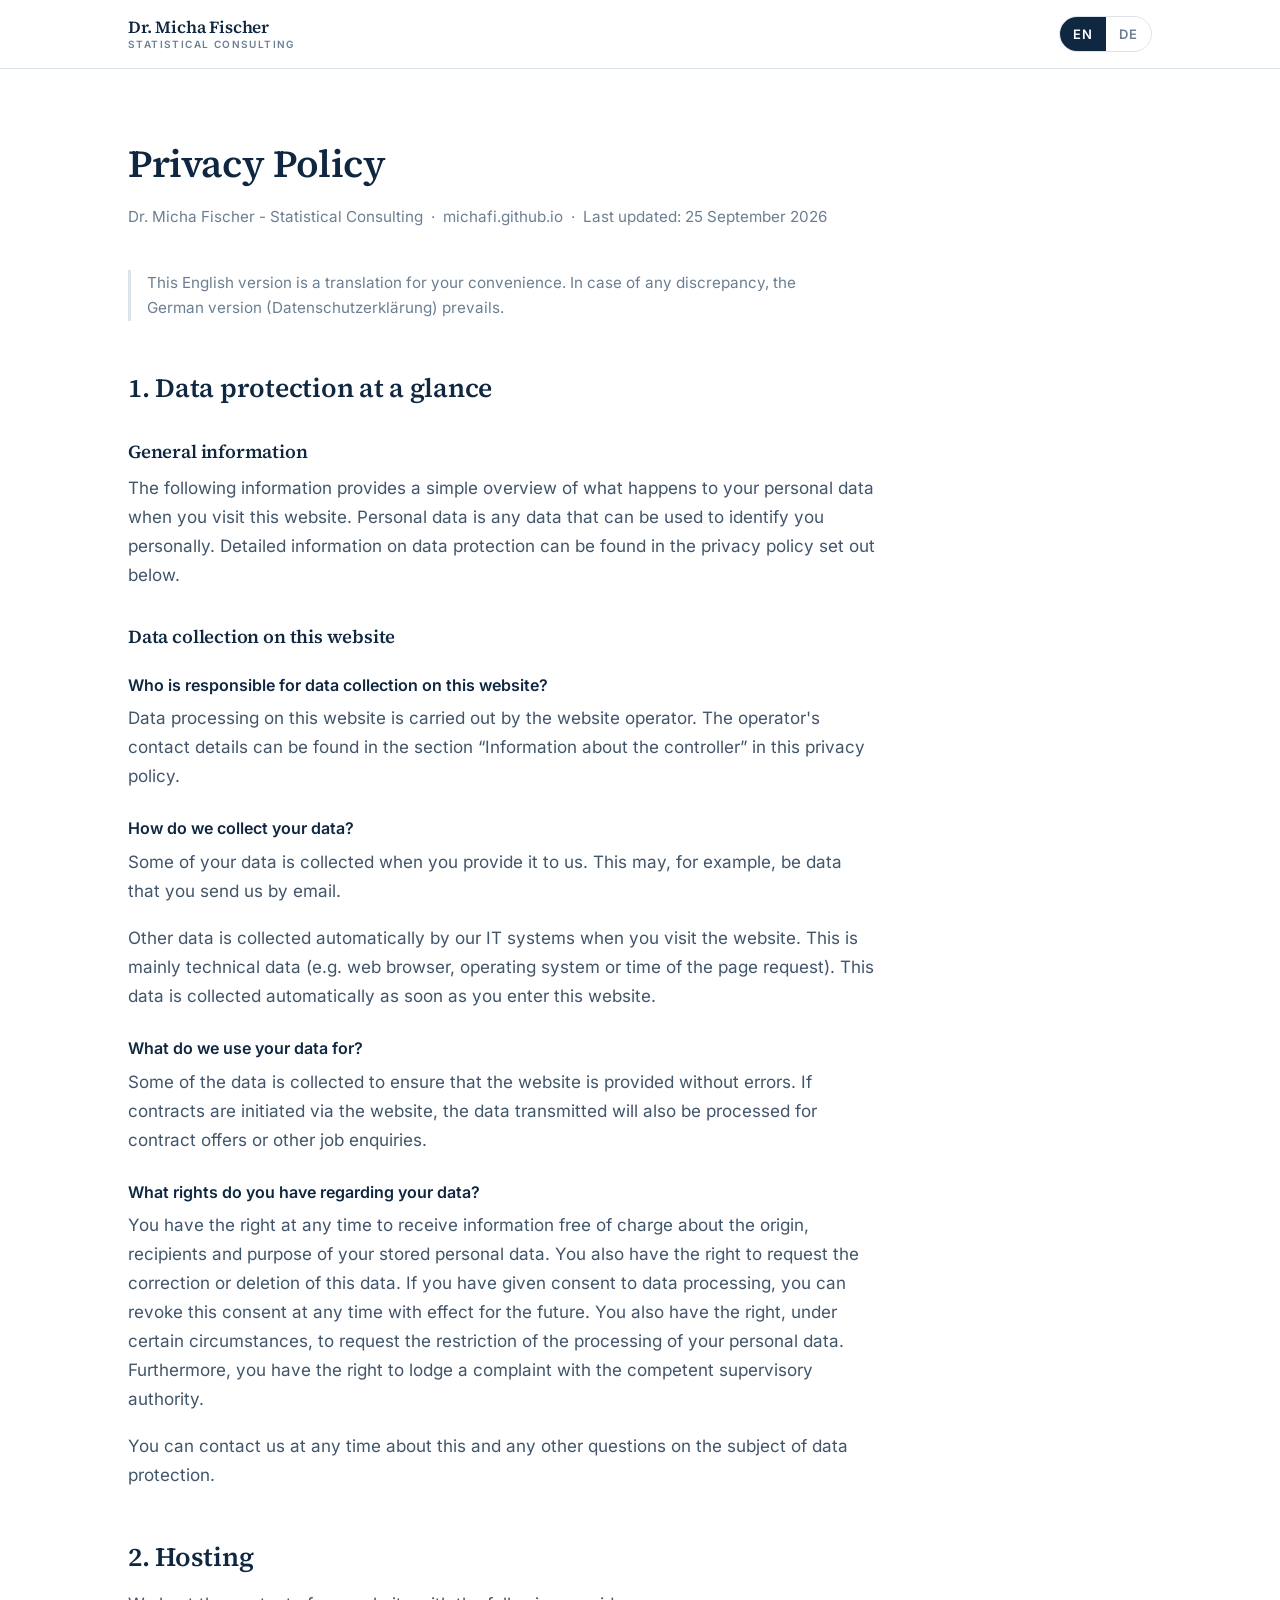
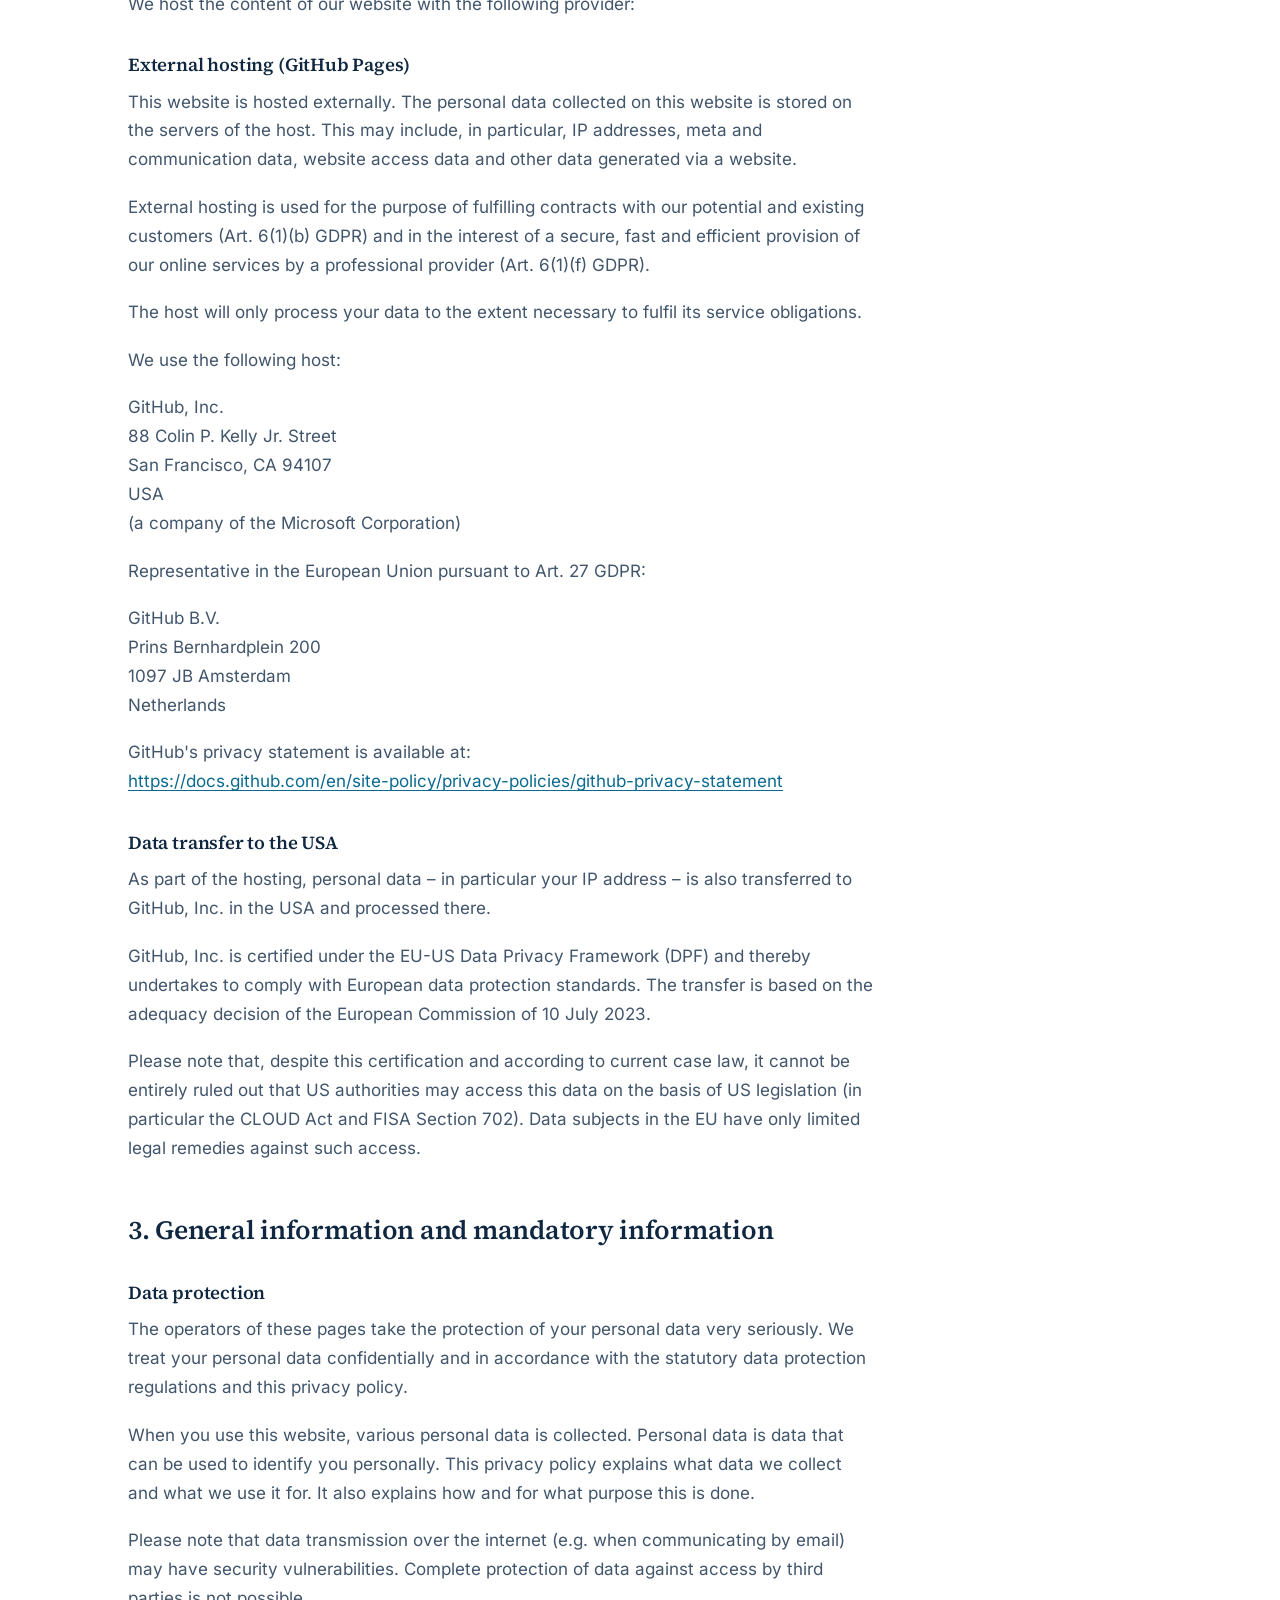
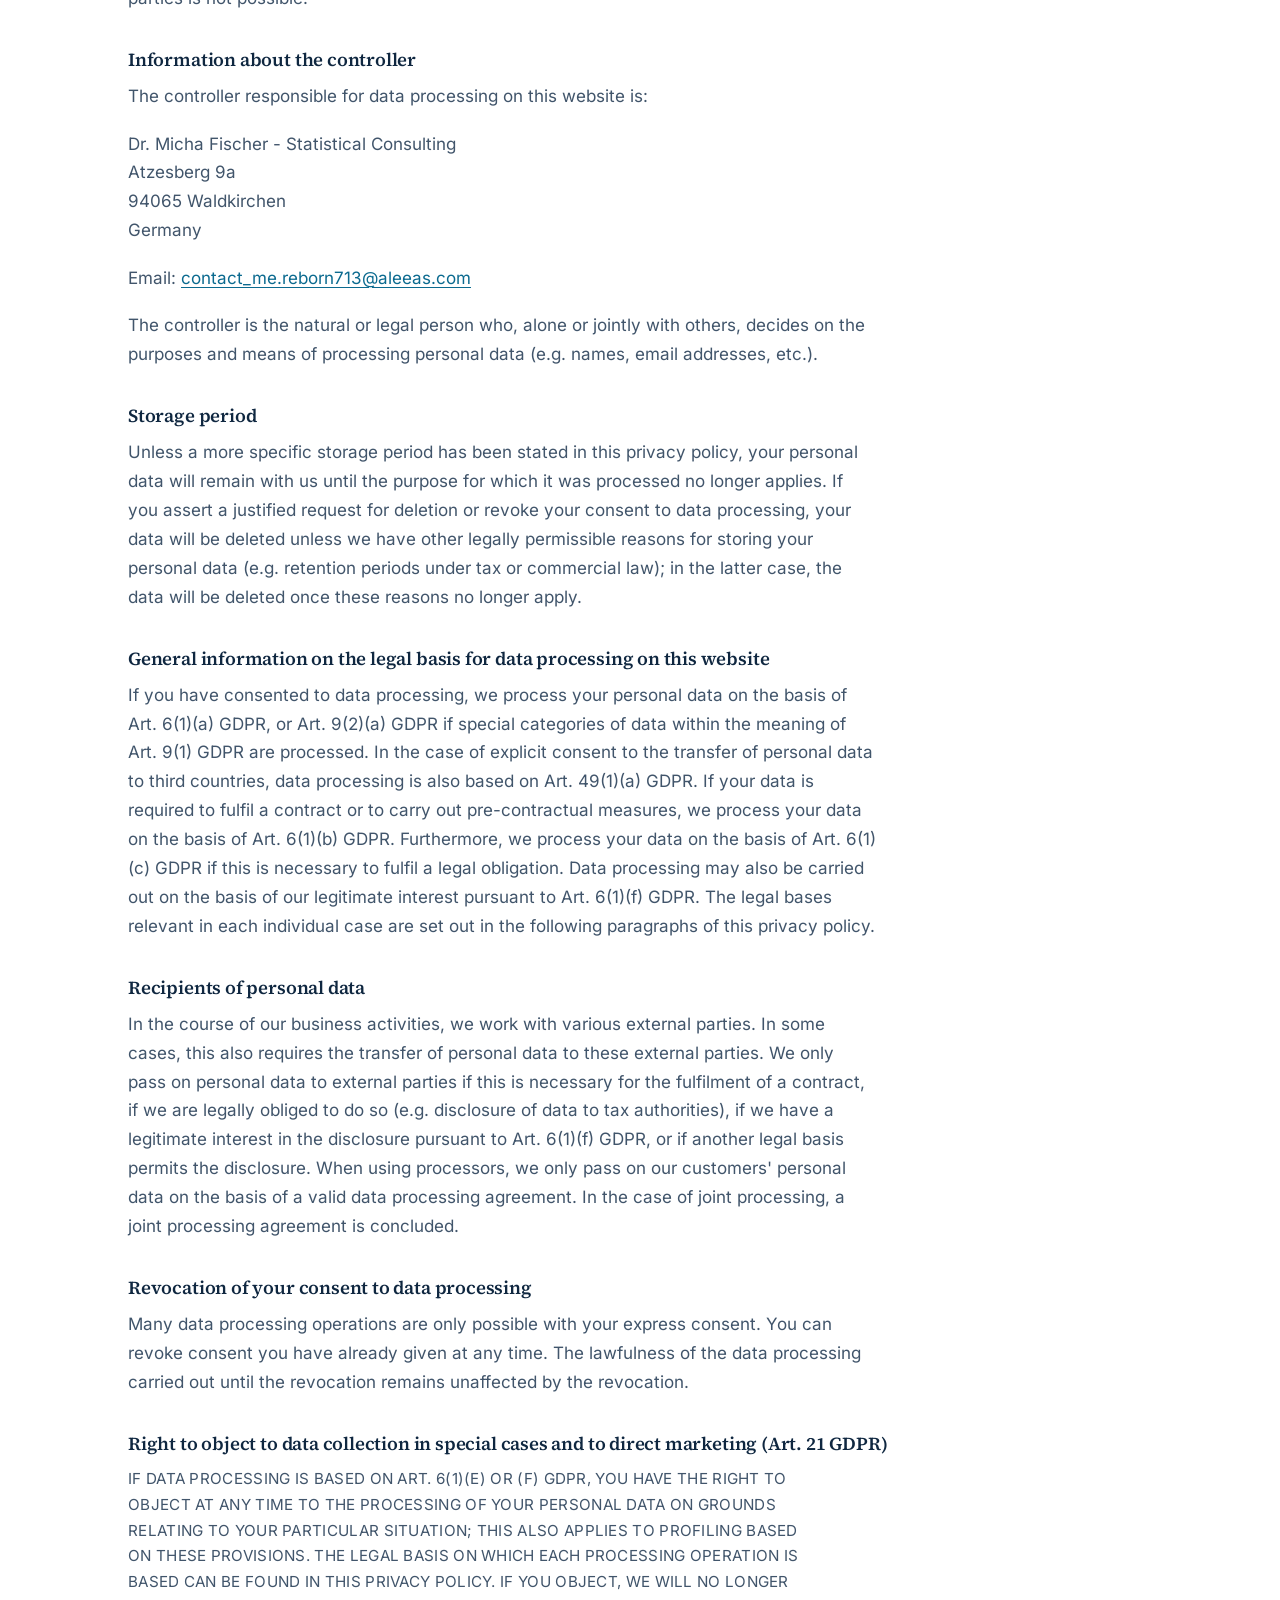
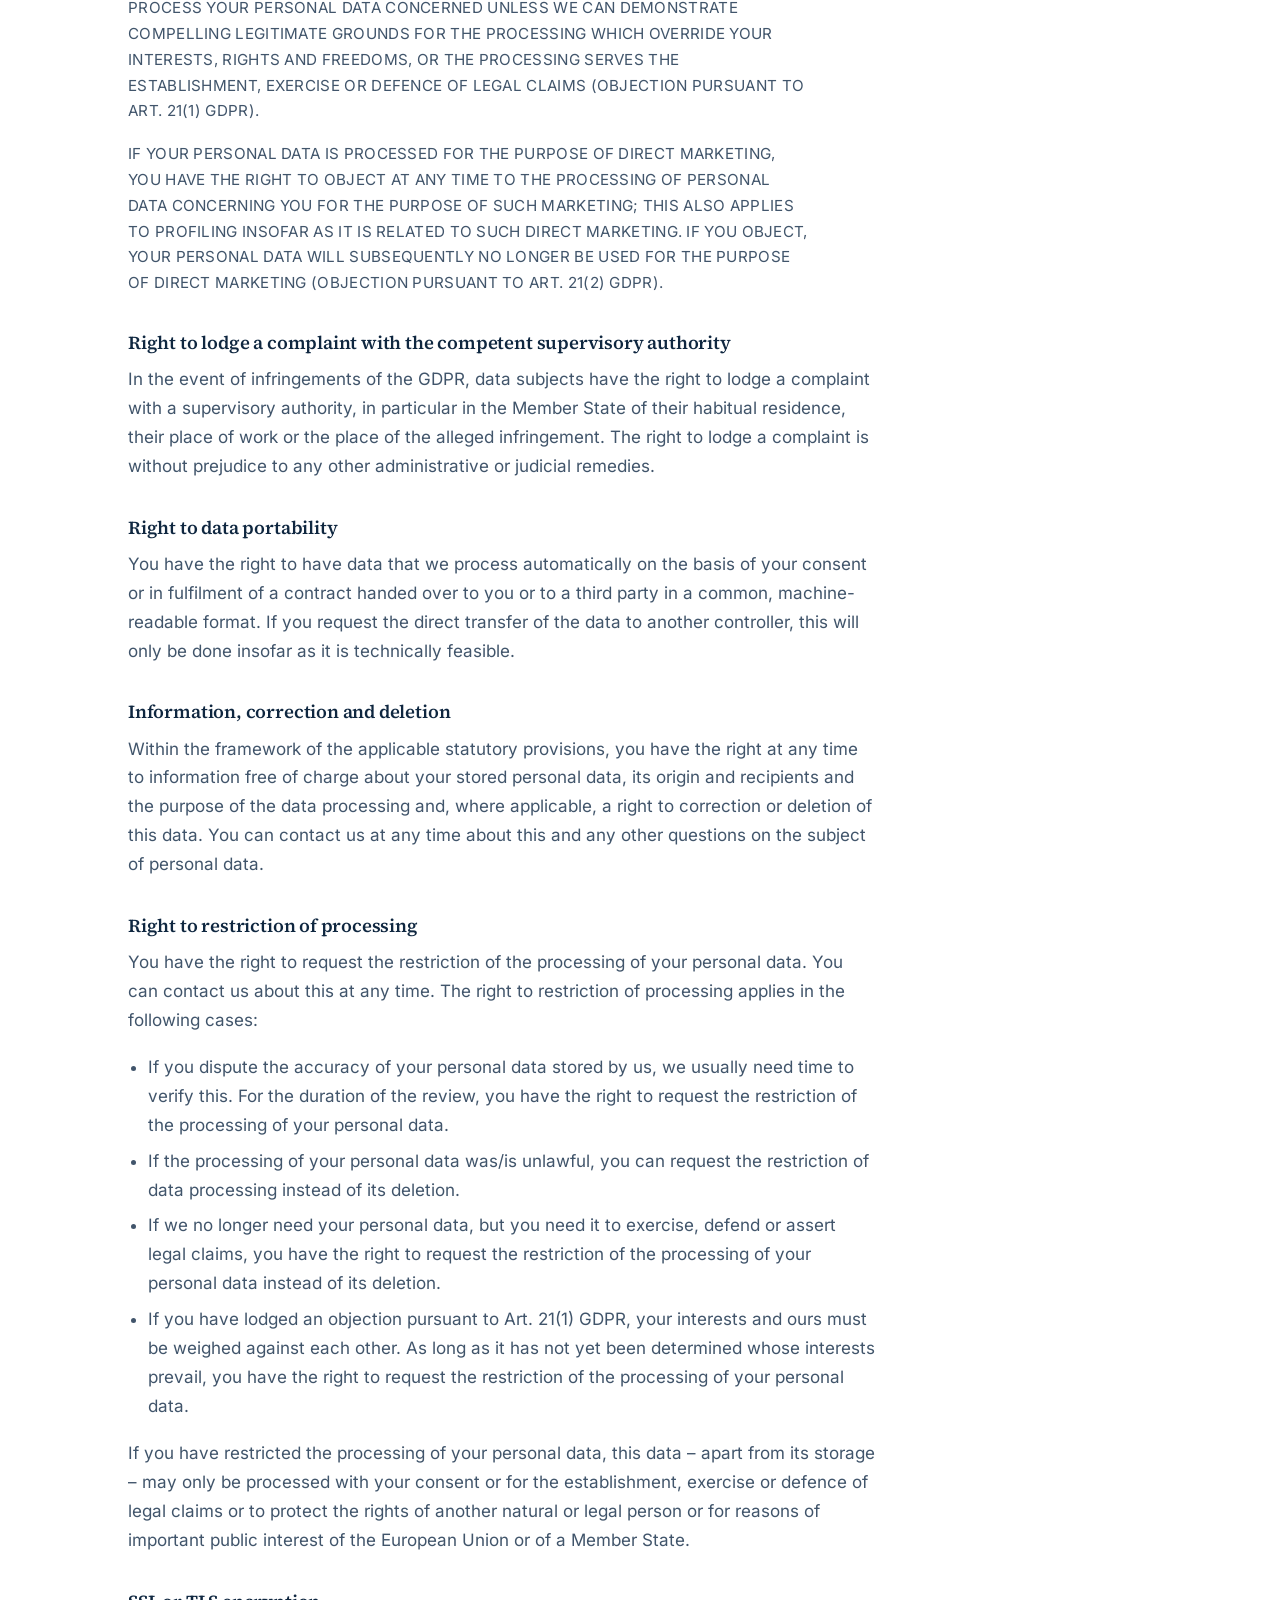
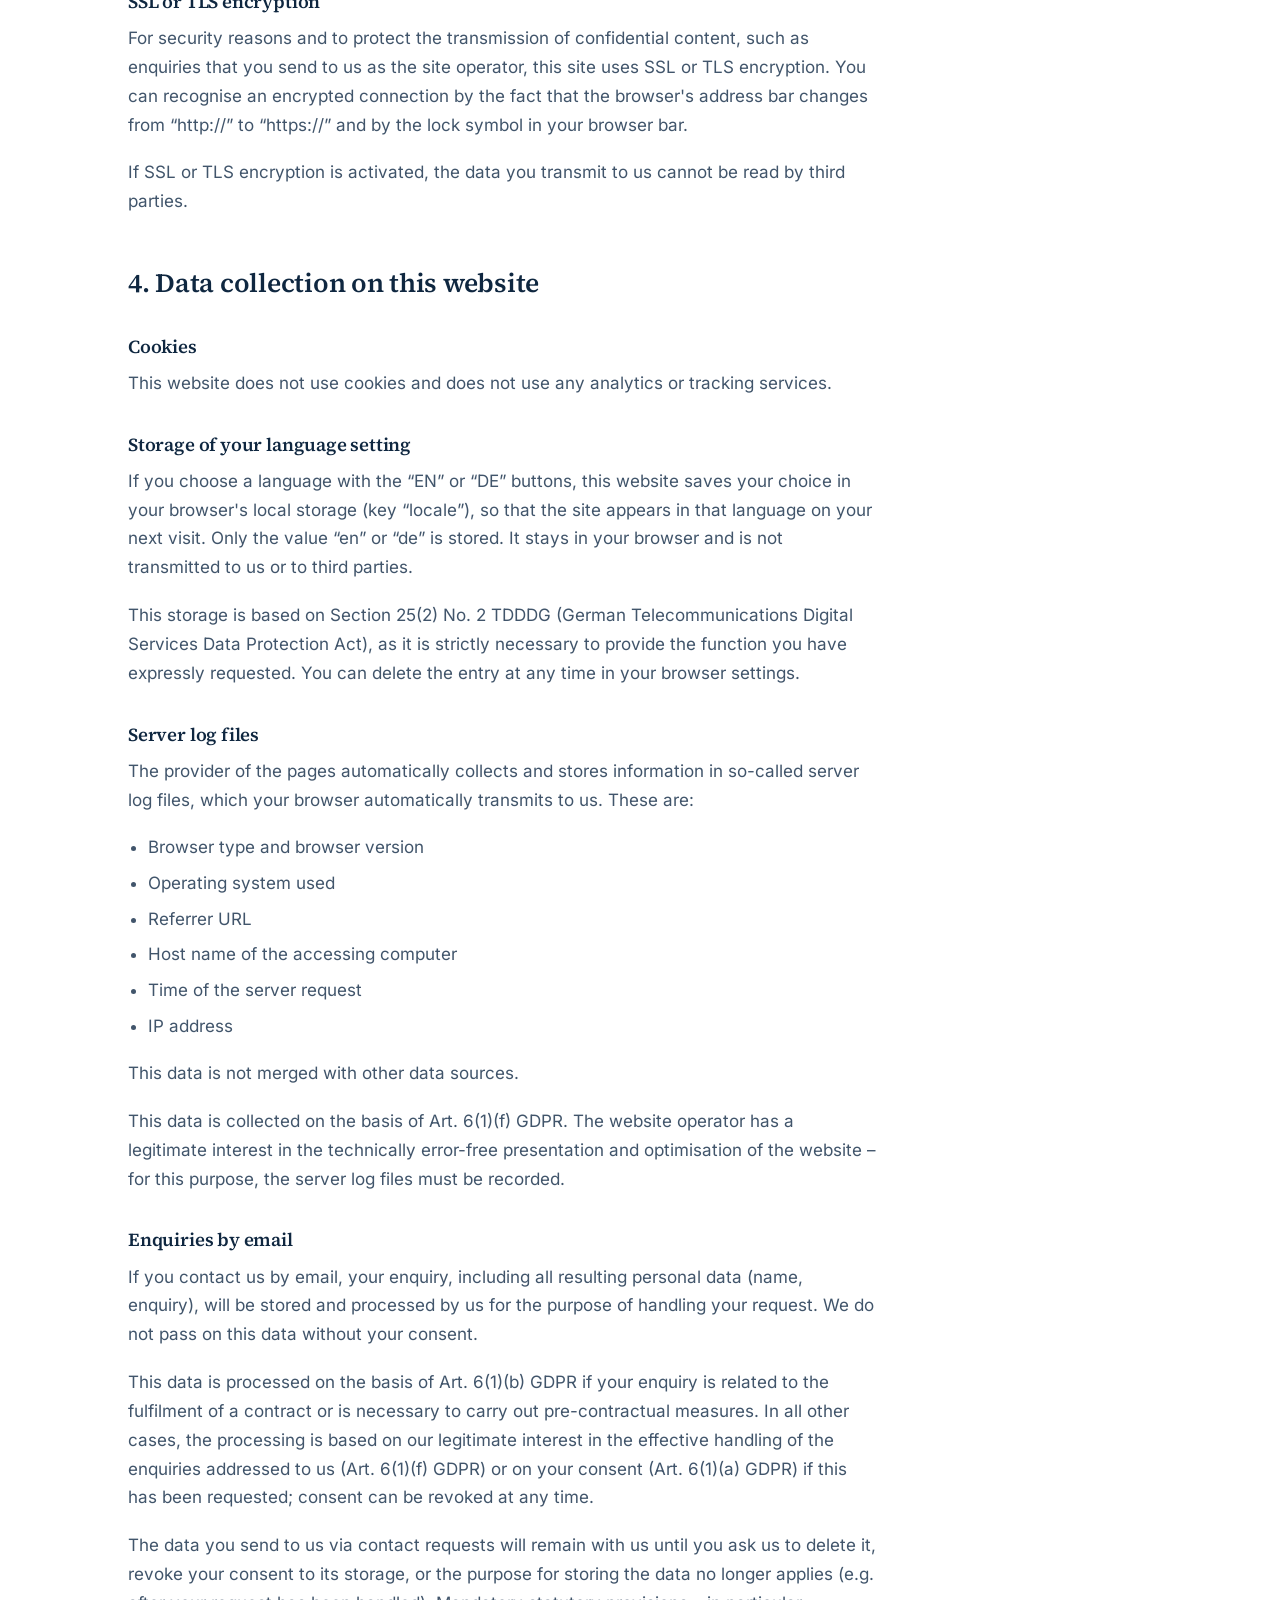
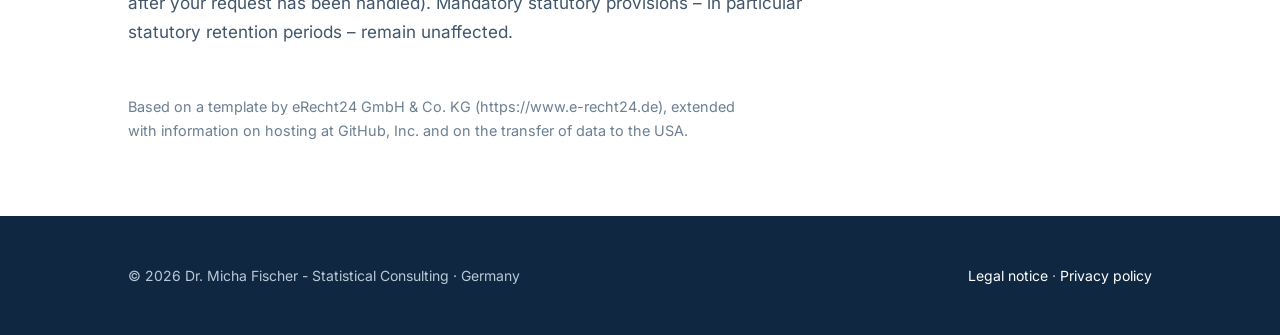
==== datenschutz.html @ f89b6414 "Bilingual EN/DE website with self-hosted fonts and legal pages Static site for the statistical consu" ====
<!DOCTYPE html>
<!-- German is the authoritative version of this policy, so unlike index.html
     this page defaults to German when JavaScript is off. -->
<html lang="de" data-locale="de" data-page="datenschutz">
<head>
    <meta charset="UTF-8">
    <meta name="viewport" content="width=device-width, initial-scale=1.0">
    <!-- Matches the German entry in lang.js so the no-JS title is identical. -->
    <title>Datenschutzerklärung | Dr. Micha Fischer - Statistical Consulting</title>
    <meta name="robots" content="noindex">
    <link rel="stylesheet" href="assets/css/site.css">
    <script src="assets/js/lang.js"></script>
</head>
<body>

    <a class="skip-link" href="#main">
        <span lang="en">Skip to content</span>
        <span lang="de">Zum Inhalt springen</span>
    </a>

    <header class="site-header">
        <div class="wrap">
            <a class="wordmark" href="index.html">
                <span class="name">Dr. Micha Fischer</span>
                <span class="practice">Statistical Consulting</span>
            </a>

            <div class="lang-switch" role="group" aria-label="Language / Sprache">
                <button type="button" data-set-locale="en" aria-pressed="false" title="English">EN</button>
                <button type="button" data-set-locale="de" aria-pressed="true" title="Deutsch">DE</button>
            </div>
        </div>
    </header>

    <main id="main" class="wrap prose policy">

        <!-- German text as supplied: eRecht24 template, extended with the GitHub
             hosting and US-transfer sections. Added here: the section on the
             language setting, since lang.js stores a value in the browser. -->
        <article lang="de">
            <h1>Datenschutz&shy;erklärung</h1>
            <div class="sub">Dr. Micha Fischer - Statistical Consulting &nbsp;·&nbsp; michafi.github.io &nbsp;·&nbsp; Stand: 25.09.2026</div>

            <h2>1. Datenschutz auf einen Blick</h2>

            <h3>Allgemeine Hinweise</h3>
            <p>Die folgenden Hinweise geben einen einfachen Überblick darüber, was mit Ihren personenbezogenen Daten passiert, wenn Sie diese Website besuchen. Personenbezogene Daten sind alle Daten, mit denen Sie persönlich identifiziert werden können. Ausführliche Informationen zum Thema Datenschutz entnehmen Sie unserer unter diesem Text aufgeführten Datenschutzerklärung.</p>

            <h3>Datenerfassung auf dieser Website</h3>

            <h4>Wer ist verantwortlich für die Datenerfassung auf dieser Website?</h4>
            <p>Die Datenverarbeitung auf dieser Website erfolgt durch den Websitebetreiber. Dessen Kontaktdaten können Sie dem Abschnitt „Hinweis zur verantwortlichen Stelle“ in dieser Datenschutzerklärung entnehmen.</p>

            <h4>Wie erfassen wir Ihre Daten?</h4>
            <p>Ihre Daten werden zum einen dadurch erhoben, dass Sie uns diese mitteilen. Hierbei kann es sich z.&nbsp;B. um Daten handeln, die Sie uns per E-Mail übermitteln.</p>
            <p>Andere Daten werden automatisch beim Besuch der Website durch unsere IT-Systeme erfasst. Das sind vor allem technische Daten (z.&nbsp;B. Internetbrowser, Betriebssystem oder Uhrzeit des Seitenaufrufs). Die Erfassung dieser Daten erfolgt automatisch, sobald Sie diese Website betreten.</p>

            <h4>Wofür nutzen wir Ihre Daten?</h4>
            <p>Ein Teil der Daten wird erhoben, um eine fehlerfreie Bereitstellung der Website zu gewährleisten. Sofern über die Website Verträge angebahnt werden, werden die übermittelten Daten auch für Vertragsangebote oder sonstige Auftragsanfragen verarbeitet.</p>

            <h4>Welche Rechte haben Sie bezüglich Ihrer Daten?</h4>
            <p>Sie haben jederzeit das Recht, unentgeltlich Auskunft über Herkunft, Empfänger und Zweck Ihrer gespeicherten personenbezogenen Daten zu erhalten. Sie haben außerdem ein Recht, die Berichtigung oder Löschung dieser Daten zu verlangen. Wenn Sie eine Einwilligung zur Datenverarbeitung erteilt haben, können Sie diese Einwilligung jederzeit für die Zukunft widerrufen. Außerdem haben Sie das Recht, unter bestimmten Umständen die Einschränkung der Verarbeitung Ihrer personenbezogenen Daten zu verlangen. Des Weiteren steht Ihnen ein Beschwerderecht bei der zuständigen Aufsichtsbehörde zu.</p>
            <p>Hierzu sowie zu weiteren Fragen zum Thema Datenschutz können Sie sich jederzeit an uns wenden.</p>

            <h2>2. Hosting</h2>

            <p>Wir hosten die Inhalte unserer Website bei folgendem Anbieter:</p>

            <h3>Externes Hosting (GitHub Pages)</h3>
            <p>Diese Website wird extern gehostet. Die personenbezogenen Daten, die auf dieser Website erfasst werden, werden auf den Servern des Hosters gespeichert. Hierbei kann es sich v.&nbsp;a. um IP-Adressen, Meta- und Kommunikationsdaten, Websitezugriffe und sonstige Daten, die über eine Website generiert werden, handeln.</p>
            <p>Das externe Hosting erfolgt zum Zwecke der Vertragserfüllung gegenüber unseren potenziellen und bestehenden Kunden (Art. 6 Abs. 1 lit. b DSGVO) und im Interesse einer sicheren, schnellen und effizienten Bereitstellung unseres Online-Angebots durch einen professionellen Anbieter (Art. 6 Abs. 1 lit. f DSGVO).</p>
            <p>Der Hoster wird Ihre Daten nur insoweit verarbeiten, wie dies zur Erfüllung seiner Leistungspflichten erforderlich ist.</p>

            <p>Wir setzen folgenden Hoster ein:</p>
            <div class="addr">
                GitHub, Inc.<br>
                88 Colin P. Kelly Jr. Street<br>
                San Francisco, CA 94107<br>
                USA<br>
                (ein Unternehmen der Microsoft Corporation)
            </div>
            <p>Vertreter in der Europäischen Union gemäß Art. 27 DSGVO:</p>
            <div class="addr">
                GitHub B.V.<br>
                Prins Bernhardplein 200<br>
                1097 JB Amsterdam<br>
                Niederlande
            </div>
            <p>Die Datenschutzerklärung von GitHub finden Sie unter:<br>
            <a href="https://docs.github.com/en/site-policy/privacy-policies/github-privacy-statement">https://docs.github.com/en/site-policy/privacy-policies/github-privacy-statement</a></p>

            <h3>Datenübermittlung in die USA</h3>
            <p>Im Rahmen des Hostings werden personenbezogene Daten – insbesondere Ihre IP-Adresse – auch an GitHub, Inc. in den USA übermittelt und dort verarbeitet.</p>
            <p>GitHub, Inc. ist unter dem EU-US Data Privacy Framework (DPF) zertifiziert und verpflichtet sich damit zur Einhaltung europäischer Datenschutzstandards. Die Übermittlung erfolgt auf Grundlage des Angemessenheitsbeschlusses der Europäischen Kommission vom 10. Juli 2023.</p>
            <p>Wir weisen darauf hin, dass trotz dieser Zertifizierung nach derzeitigem Stand der Rechtsprechung nicht vollständig ausgeschlossen werden kann, dass US-amerikanische Behörden auf Grundlage US-amerikanischer Gesetze (insbesondere CLOUD Act und FISA Section 702) auf diese Daten zugreifen. Ein Rechtsbehelf gegen solche Zugriffe steht betroffenen Personen in der EU nur eingeschränkt zur Verfügung.</p>

            <h2>3. Allgemeine Hinweise und Pflicht&shy;informationen</h2>

            <h3>Datenschutz</h3>
            <p>Die Betreiber dieser Seiten nehmen den Schutz Ihrer persönlichen Daten sehr ernst. Wir behandeln Ihre personenbezogenen Daten vertraulich und entsprechend den gesetzlichen Datenschutzvorschriften sowie dieser Datenschutzerklärung.</p>
            <p>Wenn Sie diese Website benutzen, werden verschiedene personenbezogene Daten erhoben. Personenbezogene Daten sind Daten, mit denen Sie persönlich identifiziert werden können. Die vorliegende Datenschutzerklärung erläutert, welche Daten wir erheben und wofür wir sie nutzen. Sie erläutert auch, wie und zu welchem Zweck das geschieht.</p>
            <p>Wir weisen darauf hin, dass die Datenübertragung im Internet (z.&nbsp;B. bei der Kommunikation per E-Mail) Sicherheitslücken aufweisen kann. Ein lückenloser Schutz der Daten vor dem Zugriff durch Dritte ist nicht möglich.</p>

            <h3>Hinweis zur verantwortlichen Stelle</h3>
            <p>Die verantwortliche Stelle für die Datenverarbeitung auf dieser Website ist:</p>
            <div class="addr">
                Dr. Micha Fischer - Statistical Consulting<br>
                Atzesberg 9a<br>
                94065 Waldkirchen<br>
                Deutschland
            </div>
            <p>E-Mail: <a href="mailto:contact_me.reborn713@aleeas.com">contact_me.reborn713@aleeas.com</a></p>
            <p>Verantwortliche Stelle ist die natürliche oder juristische Person, die allein oder gemeinsam mit anderen über die Zwecke und Mittel der Verarbeitung von personenbezogenen Daten (z.&nbsp;B. Namen, E-Mail-Adressen o.&nbsp;Ä.) entscheidet.</p>

            <h3>Speicherdauer</h3>
            <p>Soweit innerhalb dieser Datenschutzerklärung keine speziellere Speicherdauer genannt wurde, verbleiben Ihre personenbezogenen Daten bei uns, bis der Zweck für die Datenverarbeitung entfällt. Wenn Sie ein berechtigtes Löschersuchen geltend machen oder eine Einwilligung zur Datenverarbeitung widerrufen, werden Ihre Daten gelöscht, sofern wir keine anderen rechtlich zulässigen Gründe für die Speicherung Ihrer personenbezogenen Daten haben (z.&nbsp;B. steuer- oder handelsrechtliche Aufbewahrungsfristen); im letztgenannten Fall erfolgt die Löschung nach Fortfall dieser Gründe.</p>

            <h3>Allgemeine Hinweise zu den Rechtsgrundlagen der Datenverarbeitung auf dieser Website</h3>
            <p>Sofern Sie in die Datenverarbeitung eingewilligt haben, verarbeiten wir Ihre personenbezogenen Daten auf Grundlage von Art. 6 Abs. 1 lit. a DSGVO bzw. Art. 9 Abs. 2 lit. a DSGVO, sofern besondere Datenkategorien nach Art. 9 Abs. 1 DSGVO verarbeitet werden. Im Falle einer ausdrücklichen Einwilligung in die Übertragung personenbezogener Daten in Drittstaaten erfolgt die Datenverarbeitung außerdem auf Grundlage von Art. 49 Abs. 1 lit. a DSGVO. Sind Ihre Daten zur Vertragserfüllung oder zur Durchführung vorvertraglicher Maßnahmen erforderlich, verarbeiten wir Ihre Daten auf Grundlage des Art. 6 Abs. 1 lit. b DSGVO. Des Weiteren verarbeiten wir Ihre Daten, sofern diese zur Erfüllung einer rechtlichen Verpflichtung erforderlich sind, auf Grundlage von Art. 6 Abs. 1 lit. c DSGVO. Die Datenverarbeitung kann ferner auf Grundlage unseres berechtigten Interesses nach Art. 6 Abs. 1 lit. f DSGVO erfolgen. Über die jeweils im Einzelfall einschlägigen Rechtsgrundlagen wird in den folgenden Absätzen dieser Datenschutzerklärung informiert.</p>

            <h3>Empfänger von personenbezogenen Daten</h3>
            <p>Im Rahmen unserer Geschäftstätigkeit arbeiten wir mit verschiedenen externen Stellen zusammen. Dabei ist teilweise auch eine Übermittlung von personenbezogenen Daten an diese externen Stellen erforderlich. Wir geben personenbezogene Daten nur dann an externe Stellen weiter, wenn dies im Rahmen einer Vertragserfüllung erforderlich ist, wenn wir gesetzlich hierzu verpflichtet sind (z.&nbsp;B. Weitergabe von Daten an Steuerbehörden), wenn wir ein berechtigtes Interesse nach Art. 6 Abs. 1 lit. f DSGVO an der Weitergabe haben oder wenn eine sonstige Rechtsgrundlage die Datenweitergabe erlaubt. Beim Einsatz von Auftragsverarbeitern geben wir personenbezogene Daten unserer Kunden nur auf Grundlage eines gültigen Vertrags über Auftragsverarbeitung weiter. Im Falle einer gemeinsamen Verarbeitung wird ein Vertrag über gemeinsame Verarbeitung geschlossen.</p>

            <h3>Widerruf Ihrer Einwilligung zur Datenverarbeitung</h3>
            <p>Viele Datenverarbeitungsvorgänge sind nur mit Ihrer ausdrücklichen Einwilligung möglich. Sie können eine bereits erteilte Einwilligung jederzeit widerrufen. Die Rechtmäßigkeit der bis zum Widerruf erfolgten Datenverarbeitung bleibt vom Widerruf unberührt.</p>

            <h3>Widerspruchsrecht gegen die Datenerhebung in besonderen Fällen sowie gegen Direktwerbung (Art. 21 DSGVO)</h3>
            <p class="upper">WENN DIE DATENVERARBEITUNG AUF GRUNDLAGE VON ART. 6 ABS. 1 LIT. E ODER F DSGVO ERFOLGT, HABEN SIE JEDERZEIT DAS RECHT, AUS GRÜNDEN, DIE SICH AUS IHRER BESONDEREN SITUATION ERGEBEN, GEGEN DIE VERARBEITUNG IHRER PERSONENBEZOGENEN DATEN WIDERSPRUCH EINZULEGEN; DIES GILT AUCH FÜR EIN AUF DIESE BESTIMMUNGEN GESTÜTZTES PROFILING. DIE JEWEILIGE RECHTSGRUNDLAGE, AUF DENEN EINE VERARBEITUNG BERUHT, ENTNEHMEN SIE DIESER DATENSCHUTZERKLÄRUNG. WENN SIE WIDERSPRUCH EINLEGEN, WERDEN WIR IHRE BETROFFENEN PERSONENBEZOGENEN DATEN NICHT MEHR VERARBEITEN, ES SEI DENN, WIR KÖNNEN ZWINGENDE SCHUTZWÜRDIGE GRÜNDE FÜR DIE VERARBEITUNG NACHWEISEN, DIE IHRE INTERESSEN, RECHTE UND FREIHEITEN ÜBERWIEGEN ODER DIE VERARBEITUNG DIENT DER GELTENDMACHUNG, AUSÜBUNG ODER VERTEIDIGUNG VON RECHTSANSPRÜCHEN (WIDERSPRUCH NACH ART. 21 ABS. 1 DSGVO).</p>
            <p class="upper">WERDEN IHRE PERSONENBEZOGENEN DATEN VERARBEITET, UM DIREKTWERBUNG ZU BETREIBEN, SO HABEN SIE DAS RECHT, JEDERZEIT WIDERSPRUCH GEGEN DIE VERARBEITUNG SIE BETREFFENDER PERSONENBEZOGENER DATEN ZUM ZWECKE DERARTIGER WERBUNG EINZULEGEN; DIES GILT AUCH FÜR DAS PROFILING, SOWEIT ES MIT SOLCHER DIREKTWERBUNG IN VERBINDUNG STEHT. WENN SIE WIDERSPRECHEN, WERDEN IHRE PERSONENBEZOGENEN DATEN ANSCHLIESSEND NICHT MEHR ZUM ZWECKE DER DIREKTWERBUNG VERWENDET (WIDERSPRUCH NACH ART. 21 ABS. 2 DSGVO).</p>

            <h3>Beschwerde&shy;recht bei der zuständigen Aufsichts&shy;behörde</h3>
            <p>Im Falle von Verstößen gegen die DSGVO steht den Betroffenen ein Beschwerderecht bei einer Aufsichtsbehörde, insbesondere in dem Mitgliedstaat ihres gewöhnlichen Aufenthalts, ihres Arbeitsplatzes oder des Orts des mutmaßlichen Verstoßes zu. Das Beschwerderecht besteht unbeschadet anderweitiger verwaltungsrechtlicher oder gerichtlicher Rechtsbehelfe.</p>

            <h3>Recht auf Daten&shy;übertragbarkeit</h3>
            <p>Sie haben das Recht, Daten, die wir auf Grundlage Ihrer Einwilligung oder in Erfüllung eines Vertrags automatisiert verarbeiten, an sich oder an einen Dritten in einem gängigen, maschinenlesbaren Format aushändigen zu lassen. Sofern Sie die direkte Übertragung der Daten an einen anderen Verantwortlichen verlangen, erfolgt dies nur, soweit es technisch machbar ist.</p>

            <h3>Auskunft, Berichtigung und Löschung</h3>
            <p>Sie haben im Rahmen der geltenden gesetzlichen Bestimmungen jederzeit das Recht auf unentgeltliche Auskunft über Ihre gespeicherten personenbezogenen Daten, deren Herkunft und Empfänger und den Zweck der Datenverarbeitung und ggf. ein Recht auf Berichtigung oder Löschung dieser Daten. Hierzu sowie zu weiteren Fragen zum Thema personenbezogene Daten können Sie sich jederzeit an uns wenden.</p>

            <h3>Recht auf Einschränkung der Verarbeitung</h3>
            <p>Sie haben das Recht, die Einschränkung der Verarbeitung Ihrer personenbezogenen Daten zu verlangen. Hierzu können Sie sich jederzeit an uns wenden. Das Recht auf Einschränkung der Verarbeitung besteht in folgenden Fällen:</p>
            <ul>
                <li>Wenn Sie die Richtigkeit Ihrer bei uns gespeicherten personenbezogenen Daten bestreiten, benötigen wir in der Regel Zeit, um dies zu überprüfen. Für die Dauer der Prüfung haben Sie das Recht, die Einschränkung der Verarbeitung Ihrer personenbezogenen Daten zu verlangen.</li>
                <li>Wenn die Verarbeitung Ihrer personenbezogenen Daten unrechtmäßig geschah/geschieht, können Sie statt der Löschung die Einschränkung der Datenverarbeitung verlangen.</li>
                <li>Wenn wir Ihre personenbezogenen Daten nicht mehr benötigen, Sie sie jedoch zur Ausübung, Verteidigung oder Geltendmachung von Rechtsansprüchen benötigen, haben Sie das Recht, statt der Löschung die Einschränkung der Verarbeitung Ihrer personenbezogenen Daten zu verlangen.</li>
                <li>Wenn Sie einen Widerspruch nach Art. 21 Abs. 1 DSGVO eingelegt haben, muss eine Abwägung zwischen Ihren und unseren Interessen vorgenommen werden. Solange noch nicht feststeht, wessen Interessen überwiegen, haben Sie das Recht, die Einschränkung der Verarbeitung Ihrer personenbezogenen Daten zu verlangen.</li>
            </ul>
            <p>Wenn Sie die Verarbeitung Ihrer personenbezogenen Daten eingeschränkt haben, dürfen diese Daten – von ihrer Speicherung abgesehen – nur mit Ihrer Einwilligung oder zur Geltendmachung, Ausübung oder Verteidigung von Rechtsansprüchen oder zum Schutz der Rechte einer anderen natürlichen oder juristischen Person oder aus Gründen eines wichtigen öffentlichen Interesses der Europäischen Union oder eines Mitgliedstaats verarbeitet werden.</p>

            <h3>SSL- bzw. TLS-Verschlüsselung</h3>
            <p>Diese Seite nutzt aus Sicherheitsgründen und zum Schutz der Übertragung vertraulicher Inhalte, wie zum Beispiel Anfragen, die Sie an uns als Seitenbetreiber senden, eine SSL- bzw. TLS-Verschlüsselung. Eine verschlüsselte Verbindung erkennen Sie daran, dass die Adresszeile des Browsers von „http://“ auf „https://“ wechselt und an dem Schloss-Symbol in Ihrer Browserzeile.</p>
            <p>Wenn die SSL- bzw. TLS-Verschlüsselung aktiviert ist, können die Daten, die Sie an uns übermitteln, nicht von Dritten mitgelesen werden.</p>

            <h2>4. Datenerfassung auf dieser Website</h2>

            <h3>Cookies</h3>
            <p>Diese Website verwendet keine Cookies und setzt keine Analyse- oder Tracking-Dienste ein.</p>

            <h3>Speicherung der Spracheinstellung</h3>
            <p>Wenn Sie über die Schaltflächen „EN“ bzw. „DE“ eine Sprache auswählen, speichert diese Website Ihre Auswahl im lokalen Speicher Ihres Browsers (Local Storage, Schlüssel „locale“), damit die Seite bei Ihrem nächsten Besuch in der gewählten Sprache angezeigt wird. Gespeichert wird ausschließlich der Wert „en“ bzw. „de“. Er verbleibt in Ihrem Browser und wird weder an uns noch an Dritte übertragen.</p>
            <p>Die Speicherung erfolgt auf Grundlage von § 25 Abs. 2 Nr. 2 TDDDG, da sie für die von Ihnen ausdrücklich gewünschte Funktion unbedingt erforderlich ist. Sie können den Eintrag jederzeit über die Einstellungen Ihres Browsers löschen.</p>

            <h3>Server-Log-Dateien</h3>
            <p>Der Provider der Seiten erhebt und speichert automatisch Informationen in so genannten Server-Log-Dateien, die Ihr Browser automatisch an uns übermittelt. Dies sind:</p>
            <ul>
                <li>Browsertyp und Browserversion</li>
                <li>verwendetes Betriebssystem</li>
                <li>Referrer URL</li>
                <li>Hostname des zugreifenden Rechners</li>
                <li>Uhrzeit der Serveranfrage</li>
                <li>IP-Adresse</li>
            </ul>
            <p>Eine Zusammenführung dieser Daten mit anderen Datenquellen wird nicht vorgenommen.</p>
            <p>Die Erfassung dieser Daten erfolgt auf Grundlage von Art. 6 Abs. 1 lit. f DSGVO. Der Websitebetreiber hat ein berechtigtes Interesse an der technisch fehlerfreien Darstellung und der Optimierung seiner Website – hierzu müssen die Server-Log-Files erfasst werden.</p>

            <h3>Anfrage per E-Mail</h3>
            <p>Wenn Sie uns per E-Mail kontaktieren, wird Ihre Anfrage inklusive aller daraus hervorgehenden personenbezogenen Daten (Name, Anfrage) zum Zwecke der Bearbeitung Ihres Anliegens bei uns gespeichert und verarbeitet. Diese Daten geben wir nicht ohne Ihre Einwilligung weiter.</p>
            <p>Die Verarbeitung dieser Daten erfolgt auf Grundlage von Art. 6 Abs. 1 lit. b DSGVO, sofern Ihre Anfrage mit der Erfüllung eines Vertrags zusammenhängt oder zur Durchführung vorvertraglicher Maßnahmen erforderlich ist. In allen übrigen Fällen beruht die Verarbeitung auf unserem berechtigten Interesse an der effektiven Bearbeitung der an uns gerichteten Anfragen (Art. 6 Abs. 1 lit. f DSGVO) oder auf Ihrer Einwilligung (Art. 6 Abs. 1 lit. a DSGVO) sofern diese abgefragt wurde; die Einwilligung ist jederzeit widerrufbar.</p>
            <p>Die von Ihnen an uns per Kontaktanfragen übersandten Daten verbleiben bei uns, bis Sie uns zur Löschung auffordern, Ihre Einwilligung zur Speicherung widerrufen oder der Zweck für die Datenspeicherung entfällt (z.&nbsp;B. nach abgeschlossener Bearbeitung Ihres Anliegens). Zwingende gesetzliche Bestimmungen – insbesondere gesetzliche Aufbewahrungsfristen – bleiben unberührt.</p>

            <p class="source">Basis: Muster der eRecht24 GmbH &amp; Co. KG (https://www.e-recht24.de), ergänzt um Angaben zum Hosting bei GitHub, Inc. und zur Datenübermittlung in die USA.</p>
        </article>

        <article lang="en">
            <h1>Privacy Policy</h1>
            <div class="sub">Dr. Micha Fischer - Statistical Consulting &nbsp;·&nbsp; michafi.github.io &nbsp;·&nbsp; Last updated: 25 September 2026</div>

            <p class="note">This English version is a translation for your convenience. In case of any discrepancy, the German version (Datenschutzerklärung) prevails.</p>

            <h2>1. Data protection at a glance</h2>

            <h3>General information</h3>
            <p>The following information provides a simple overview of what happens to your personal data when you visit this website. Personal data is any data that can be used to identify you personally. Detailed information on data protection can be found in the privacy policy set out below.</p>

            <h3>Data collection on this website</h3>

            <h4>Who is responsible for data collection on this website?</h4>
            <p>Data processing on this website is carried out by the website operator. The operator's contact details can be found in the section “Information about the controller” in this privacy policy.</p>

            <h4>How do we collect your data?</h4>
            <p>Some of your data is collected when you provide it to us. This may, for example, be data that you send us by email.</p>
            <p>Other data is collected automatically by our IT systems when you visit the website. This is mainly technical data (e.g. web browser, operating system or time of the page request). This data is collected automatically as soon as you enter this website.</p>

            <h4>What do we use your data for?</h4>
            <p>Some of the data is collected to ensure that the website is provided without errors. If contracts are initiated via the website, the data transmitted will also be processed for contract offers or other job enquiries.</p>

            <h4>What rights do you have regarding your data?</h4>
            <p>You have the right at any time to receive information free of charge about the origin, recipients and purpose of your stored personal data. You also have the right to request the correction or deletion of this data. If you have given consent to data processing, you can revoke this consent at any time with effect for the future. You also have the right, under certain circumstances, to request the restriction of the processing of your personal data. Furthermore, you have the right to lodge a complaint with the competent supervisory authority.</p>
            <p>You can contact us at any time about this and any other questions on the subject of data protection.</p>

            <h2>2. Hosting</h2>

            <p>We host the content of our website with the following provider:</p>

            <h3>External hosting (GitHub Pages)</h3>
            <p>This website is hosted externally. The personal data collected on this website is stored on the servers of the host. This may include, in particular, IP addresses, meta and communication data, website access data and other data generated via a website.</p>
            <p>External hosting is used for the purpose of fulfilling contracts with our potential and existing customers (Art. 6(1)(b) GDPR) and in the interest of a secure, fast and efficient provision of our online services by a professional provider (Art. 6(1)(f) GDPR).</p>
            <p>The host will only process your data to the extent necessary to fulfil its service obligations.</p>

            <p>We use the following host:</p>
            <div class="addr">
                GitHub, Inc.<br>
                88 Colin P. Kelly Jr. Street<br>
                San Francisco, CA 94107<br>
                USA<br>
                (a company of the Microsoft Corporation)
            </div>
            <p>Representative in the European Union pursuant to Art. 27 GDPR:</p>
            <div class="addr">
                GitHub B.V.<br>
                Prins Bernhardplein 200<br>
                1097 JB Amsterdam<br>
                Netherlands
            </div>
            <p>GitHub's privacy statement is available at:<br>
            <a href="https://docs.github.com/en/site-policy/privacy-policies/github-privacy-statement">https://docs.github.com/en/site-policy/privacy-policies/github-privacy-statement</a></p>

            <h3>Data transfer to the USA</h3>
            <p>As part of the hosting, personal data – in particular your IP address – is also transferred to GitHub, Inc. in the USA and processed there.</p>
            <p>GitHub, Inc. is certified under the EU-US Data Privacy Framework (DPF) and thereby undertakes to comply with European data protection standards. The transfer is based on the adequacy decision of the European Commission of 10 July 2023.</p>
            <p>Please note that, despite this certification and according to current case law, it cannot be entirely ruled out that US authorities may access this data on the basis of US legislation (in particular the CLOUD Act and FISA Section 702). Data subjects in the EU have only limited legal remedies against such access.</p>

            <h2>3. General information and mandatory information</h2>

            <h3>Data protection</h3>
            <p>The operators of these pages take the protection of your personal data very seriously. We treat your personal data confidentially and in accordance with the statutory data protection regulations and this privacy policy.</p>
            <p>When you use this website, various personal data is collected. Personal data is data that can be used to identify you personally. This privacy policy explains what data we collect and what we use it for. It also explains how and for what purpose this is done.</p>
            <p>Please note that data transmission over the internet (e.g. when communicating by email) may have security vulnerabilities. Complete protection of data against access by third parties is not possible.</p>

            <h3>Information about the controller</h3>
            <p>The controller responsible for data processing on this website is:</p>
            <div class="addr">
                Dr. Micha Fischer - Statistical Consulting<br>
                Atzesberg 9a<br>
                94065 Waldkirchen<br>
                Germany
            </div>
            <p>Email: <a href="mailto:contact_me.reborn713@aleeas.com">contact_me.reborn713@aleeas.com</a></p>
            <p>The controller is the natural or legal person who, alone or jointly with others, decides on the purposes and means of processing personal data (e.g. names, email addresses, etc.).</p>

            <h3>Storage period</h3>
            <p>Unless a more specific storage period has been stated in this privacy policy, your personal data will remain with us until the purpose for which it was processed no longer applies. If you assert a justified request for deletion or revoke your consent to data processing, your data will be deleted unless we have other legally permissible reasons for storing your personal data (e.g. retention periods under tax or commercial law); in the latter case, the data will be deleted once these reasons no longer apply.</p>

            <h3>General information on the legal basis for data processing on this website</h3>
            <p>If you have consented to data processing, we process your personal data on the basis of Art. 6(1)(a) GDPR, or Art. 9(2)(a) GDPR if special categories of data within the meaning of Art. 9(1) GDPR are processed. In the case of explicit consent to the transfer of personal data to third countries, data processing is also based on Art. 49(1)(a) GDPR. If your data is required to fulfil a contract or to carry out pre-contractual measures, we process your data on the basis of Art. 6(1)(b) GDPR. Furthermore, we process your data on the basis of Art. 6(1)(c) GDPR if this is necessary to fulfil a legal obligation. Data processing may also be carried out on the basis of our legitimate interest pursuant to Art. 6(1)(f) GDPR. The legal bases relevant in each individual case are set out in the following paragraphs of this privacy policy.</p>

            <h3>Recipients of personal data</h3>
            <p>In the course of our business activities, we work with various external parties. In some cases, this also requires the transfer of personal data to these external parties. We only pass on personal data to external parties if this is necessary for the fulfilment of a contract, if we are legally obliged to do so (e.g. disclosure of data to tax authorities), if we have a legitimate interest in the disclosure pursuant to Art. 6(1)(f) GDPR, or if another legal basis permits the disclosure. When using processors, we only pass on our customers' personal data on the basis of a valid data processing agreement. In the case of joint processing, a joint processing agreement is concluded.</p>

            <h3>Revocation of your consent to data processing</h3>
            <p>Many data processing operations are only possible with your express consent. You can revoke consent you have already given at any time. The lawfulness of the data processing carried out until the revocation remains unaffected by the revocation.</p>

            <h3>Right to object to data collection in special cases and to direct marketing (Art. 21 GDPR)</h3>
            <p class="upper">IF DATA PROCESSING IS BASED ON ART. 6(1)(E) OR (F) GDPR, YOU HAVE THE RIGHT TO OBJECT AT ANY TIME TO THE PROCESSING OF YOUR PERSONAL DATA ON GROUNDS RELATING TO YOUR PARTICULAR SITUATION; THIS ALSO APPLIES TO PROFILING BASED ON THESE PROVISIONS. THE LEGAL BASIS ON WHICH EACH PROCESSING OPERATION IS BASED CAN BE FOUND IN THIS PRIVACY POLICY. IF YOU OBJECT, WE WILL NO LONGER PROCESS YOUR PERSONAL DATA CONCERNED UNLESS WE CAN DEMONSTRATE COMPELLING LEGITIMATE GROUNDS FOR THE PROCESSING WHICH OVERRIDE YOUR INTERESTS, RIGHTS AND FREEDOMS, OR THE PROCESSING SERVES THE ESTABLISHMENT, EXERCISE OR DEFENCE OF LEGAL CLAIMS (OBJECTION PURSUANT TO ART. 21(1) GDPR).</p>
            <p class="upper">IF YOUR PERSONAL DATA IS PROCESSED FOR THE PURPOSE OF DIRECT MARKETING, YOU HAVE THE RIGHT TO OBJECT AT ANY TIME TO THE PROCESSING OF PERSONAL DATA CONCERNING YOU FOR THE PURPOSE OF SUCH MARKETING; THIS ALSO APPLIES TO PROFILING INSOFAR AS IT IS RELATED TO SUCH DIRECT MARKETING. IF YOU OBJECT, YOUR PERSONAL DATA WILL SUBSEQUENTLY NO LONGER BE USED FOR THE PURPOSE OF DIRECT MARKETING (OBJECTION PURSUANT TO ART. 21(2) GDPR).</p>

            <h3>Right to lodge a complaint with the competent supervisory authority</h3>
            <p>In the event of infringements of the GDPR, data subjects have the right to lodge a complaint with a supervisory authority, in particular in the Member State of their habitual residence, their place of work or the place of the alleged infringement. The right to lodge a complaint is without prejudice to any other administrative or judicial remedies.</p>

            <h3>Right to data portability</h3>
            <p>You have the right to have data that we process automatically on the basis of your consent or in fulfilment of a contract handed over to you or to a third party in a common, machine-readable format. If you request the direct transfer of the data to another controller, this will only be done insofar as it is technically feasible.</p>

            <h3>Information, correction and deletion</h3>
            <p>Within the framework of the applicable statutory provisions, you have the right at any time to information free of charge about your stored personal data, its origin and recipients and the purpose of the data processing and, where applicable, a right to correction or deletion of this data. You can contact us at any time about this and any other questions on the subject of personal data.</p>

            <h3>Right to restriction of processing</h3>
            <p>You have the right to request the restriction of the processing of your personal data. You can contact us about this at any time. The right to restriction of processing applies in the following cases:</p>
            <ul>
                <li>If you dispute the accuracy of your personal data stored by us, we usually need time to verify this. For the duration of the review, you have the right to request the restriction of the processing of your personal data.</li>
                <li>If the processing of your personal data was/is unlawful, you can request the restriction of data processing instead of its deletion.</li>
                <li>If we no longer need your personal data, but you need it to exercise, defend or assert legal claims, you have the right to request the restriction of the processing of your personal data instead of its deletion.</li>
                <li>If you have lodged an objection pursuant to Art. 21(1) GDPR, your interests and ours must be weighed against each other. As long as it has not yet been determined whose interests prevail, you have the right to request the restriction of the processing of your personal data.</li>
            </ul>
            <p>If you have restricted the processing of your personal data, this data – apart from its storage – may only be processed with your consent or for the establishment, exercise or defence of legal claims or to protect the rights of another natural or legal person or for reasons of important public interest of the European Union or of a Member State.</p>

            <h3>SSL or TLS encryption</h3>
            <p>For security reasons and to protect the transmission of confidential content, such as enquiries that you send to us as the site operator, this site uses SSL or TLS encryption. You can recognise an encrypted connection by the fact that the browser's address bar changes from “http://” to “https://” and by the lock symbol in your browser bar.</p>
            <p>If SSL or TLS encryption is activated, the data you transmit to us cannot be read by third parties.</p>

            <h2>4. Data collection on this website</h2>

            <h3>Cookies</h3>
            <p>This website does not use cookies and does not use any analytics or tracking services.</p>

            <h3>Storage of your language setting</h3>
            <p>If you choose a language with the “EN” or “DE” buttons, this website saves your choice in your browser's local storage (key “locale”), so that the site appears in that language on your next visit. Only the value “en” or “de” is stored. It stays in your browser and is not transmitted to us or to third parties.</p>
            <p>This storage is based on Section 25(2) No. 2 TDDDG (German Telecommunications Digital Services Data Protection Act), as it is strictly necessary to provide the function you have expressly requested. You can delete the entry at any time in your browser settings.</p>

            <h3>Server log files</h3>
            <p>The provider of the pages automatically collects and stores information in so-called server log files, which your browser automatically transmits to us. These are:</p>
            <ul>
                <li>Browser type and browser version</li>
                <li>Operating system used</li>
                <li>Referrer URL</li>
                <li>Host name of the accessing computer</li>
                <li>Time of the server request</li>
                <li>IP address</li>
            </ul>
            <p>This data is not merged with other data sources.</p>
            <p>This data is collected on the basis of Art. 6(1)(f) GDPR. The website operator has a legitimate interest in the technically error-free presentation and optimisation of the website – for this purpose, the server log files must be recorded.</p>

            <h3>Enquiries by email</h3>
            <p>If you contact us by email, your enquiry, including all resulting personal data (name, enquiry), will be stored and processed by us for the purpose of handling your request. We do not pass on this data without your consent.</p>
            <p>This data is processed on the basis of Art. 6(1)(b) GDPR if your enquiry is related to the fulfilment of a contract or is necessary to carry out pre-contractual measures. In all other cases, the processing is based on our legitimate interest in the effective handling of the enquiries addressed to us (Art. 6(1)(f) GDPR) or on your consent (Art. 6(1)(a) GDPR) if this has been requested; consent can be revoked at any time.</p>
            <p>The data you send to us via contact requests will remain with us until you ask us to delete it, revoke your consent to its storage, or the purpose for storing the data no longer applies (e.g. after your request has been handled). Mandatory statutory provisions – in particular statutory retention periods – remain unaffected.</p>

            <p class="source">Based on a template by eRecht24 GmbH &amp; Co. KG (https://www.e-recht24.de), extended with information on hosting at GitHub, Inc. and on the transfer of data to the USA.</p>
        </article>

    </main>

    <footer class="site-footer">
        <div class="wrap">
            <p>
                <span lang="en">&copy; 2026 Dr. Micha Fischer - Statistical Consulting · Germany</span>
                <span lang="de">&copy; 2026 Dr. Micha Fischer - Statistical Consulting · Deutschland</span>
            </p>
            <p>
                <a href="impressum.html"><span lang="en">Legal notice</span><span lang="de">Impressum</span></a>
                ·
                <a href="datenschutz.html"><span lang="en">Privacy policy</span><span lang="de">Datenschutz</span></a>
            </p>
        </div>
    </footer>

</body>
</html>
---- assets/css/site.css ----
/* ==========================================================================
   Dr. Micha Fischer — statistical consulting
   Shared stylesheet for index.html and impressum.html.

   Fonts are self-hosted (assets/fonts/). The site makes no requests to any
   third-party host, so no visitor IP is ever transmitted outside the server.
   ========================================================================== */

/* --- Self-hosted fonts, SIL Open Font License 1.1 ------------------------ */

@font-face {
  font-family: 'Inter';
  font-style: normal;
  font-weight: 100 900;           /* variable axis */
  font-display: swap;
  src: url('../fonts/inter-latin-wght-normal.woff2') format('woff2');
}

@font-face {
  font-family: 'Source Serif 4';
  font-style: normal;
  font-weight: 200 900;           /* variable axis */
  font-display: swap;
  src: url('../fonts/source-serif-4-latin-wght-normal.woff2') format('woff2');
}

/* --- Design tokens ------------------------------------------------------- */

:root {
  --ink: #0f2740;
  --ink-soft: #41556b;
  --ink-faint: #6b7f93;
  --accent: #0b6a8f;
  --accent-dark: #084f6c;
  --bg: #ffffff;
  --surface: #f4f8fa;
  --border: #dbe4ea;

  --font-sans: 'Inter', system-ui, -apple-system, 'Segoe UI', sans-serif;
  --font-serif: 'Source Serif 4', Georgia, 'Times New Roman', serif;

  --measure: 68ch;
  --wrap: 1120px;
  --radius: 10px;
}

/* --- Base ---------------------------------------------------------------- */

*,
*::before,
*::after { box-sizing: border-box; }

body {
  margin: 0;
  background: var(--bg);
  color: var(--ink-soft);
  font-family: var(--font-sans);
  font-size: 1.0625rem;
  line-height: 1.7;
  -webkit-font-smoothing: antialiased;
  text-rendering: optimizeLegibility;
}

h1, h2, h3 {
  font-family: var(--font-serif);
  color: var(--ink);
  line-height: 1.2;
  margin: 0 0 0.6em;
  font-weight: 600;
  letter-spacing: -0.01em;
}

h1 { font-size: clamp(2rem, 1.35rem + 2.7vw, 3.25rem); }
h2 { font-size: clamp(1.55rem, 1.2rem + 1.5vw, 2.15rem); }
h3 { font-size: 1.2rem; }

p { margin: 0 0 1.1em; max-width: var(--measure); }
p:last-child { margin-bottom: 0; }

a { color: var(--accent); text-decoration-thickness: 1px; text-underline-offset: 3px; }
a:hover { color: var(--accent-dark); }

:focus-visible {
  outline: 3px solid var(--accent);
  outline-offset: 3px;
  border-radius: 3px;
}

.wrap {
  width: 100%;
  max-width: var(--wrap);
  margin-inline: auto;
  padding-inline: clamp(1.25rem, 5vw, 3rem);
}

.skip-link {
  position: absolute;
  left: -9999px;
  top: 0;
  background: var(--ink);
  color: #fff;
  padding: 0.75rem 1.25rem;
  z-index: 100;
}
.skip-link:focus { left: 0; }

/* --- Language switching --------------------------------------------------
   Exactly one locale is visible at a time. Only ever sets display:none, so
   no element's natural display value has to be restored. Without JavaScript
   the document stays in its authored locale (English) and remains readable.
   -------------------------------------------------------------------------- */

html[data-locale='en'] [lang='de'] { display: none; }
html[data-locale='de'] [lang='en'] { display: none; }

.lang-switch {
  display: inline-flex;
  border: 1px solid var(--border);
  border-radius: 999px;
  overflow: hidden;
  background: var(--bg);
}

.lang-switch button {
  font: inherit;
  font-size: 0.8125rem;
  font-weight: 600;
  letter-spacing: 0.04em;
  padding: 0.4rem 0.85rem;
  border: 0;
  background: transparent;
  color: var(--ink-faint);
  cursor: pointer;
  transition: background 0.15s, color 0.15s;
}

.lang-switch button:hover { color: var(--ink); }

.lang-switch button[aria-pressed='true'] {
  background: var(--ink);
  color: #fff;
}

/* --- Site header --------------------------------------------------------- */

.site-header {
  position: sticky;
  top: 0;
  z-index: 20;
  background: rgba(255, 255, 255, 0.92);
  backdrop-filter: blur(8px);
  border-bottom: 1px solid var(--border);
}

.site-header .wrap {
  display: flex;
  align-items: center;
  justify-content: space-between;
  gap: 1rem;
  min-height: 68px;
}

/* Two-line lockup: the practice name sits under the personal name, so the full
   company name fits the header at every width without a spaced hyphen. */
.wordmark {
  display: flex;
  flex-direction: column;
  gap: 0.12rem;
  color: var(--ink);
  text-decoration: none;
  line-height: 1.15;
  white-space: nowrap;
}

.wordmark .name {
  font-family: var(--font-serif);
  font-size: 1.0625rem;
  font-weight: 600;
  letter-spacing: -0.01em;
}

.wordmark .practice {
  font-size: 0.625rem;
  font-weight: 600;
  letter-spacing: 0.14em;
  text-transform: uppercase;
  color: var(--ink-faint);
}

.wordmark:hover .name { color: var(--accent); }
.wordmark:hover .practice { color: var(--accent); }

.site-nav {
  display: flex;
  gap: 1.75rem;
  margin-left: auto;
  margin-right: 1.5rem;
}

.site-nav a {
  color: var(--ink-soft);
  text-decoration: none;
  font-size: 0.9375rem;
  font-weight: 500;
}

.site-nav a:hover { color: var(--accent); }

@media (max-width: 720px) {
  .site-nav { display: none; }
}

/* --- Sections ------------------------------------------------------------ */

section { padding-block: clamp(3.5rem, 7vw, 6rem); }

.section-alt {
  background: var(--surface);
  border-block: 1px solid var(--border);
}

.eyebrow {
  font-size: 0.75rem;
  font-weight: 600;
  letter-spacing: 0.13em;
  text-transform: uppercase;
  color: var(--accent);
  margin-bottom: 0.9rem;
}

/* --- Hero ---------------------------------------------------------------- */

.hero { padding-block: clamp(4rem, 9vw, 7.5rem); }

.hero h1 { max-width: 20ch; }

.lead {
  font-family: var(--font-serif);
  font-size: clamp(1.15rem, 1.02rem + 0.6vw, 1.4rem);
  line-height: 1.55;
  color: var(--ink-soft);
  max-width: 56ch;
}

.hero-actions {
  display: flex;
  flex-wrap: wrap;
  gap: 0.85rem;
  margin-top: 2.25rem;
}

.btn {
  display: inline-block;
  padding: 0.8rem 1.6rem;
  border-radius: var(--radius);
  font-weight: 600;
  font-size: 0.95rem;
  text-decoration: none;
  border: 1px solid transparent;
  transition: background 0.18s, color 0.18s, border-color 0.18s;
}

.btn-primary { background: var(--accent); color: #fff; }
.btn-primary:hover { background: var(--accent-dark); color: #fff; }

.btn-ghost { border-color: var(--border); color: var(--ink); background: var(--bg); }
.btn-ghost:hover { border-color: var(--accent); color: var(--accent); }

/* --- Card grids ---------------------------------------------------------- */

.grid {
  display: grid;
  grid-template-columns: repeat(auto-fit, minmax(285px, 1fr));
  gap: 1.75rem;
  margin-top: 2.5rem;
}

.card {
  background: var(--bg);
  border: 1px solid var(--border);
  border-radius: var(--radius);
  padding: 2rem 1.85rem;
}

.card .num {
  font-family: var(--font-serif);
  font-size: 0.9rem;
  font-weight: 600;
  color: var(--accent);
  display: block;
  margin-bottom: 0.65rem;
}

.card p { font-size: 1rem; }

/* --- About / credentials ------------------------------------------------- */

.split {
  display: grid;
  grid-template-columns: minmax(0, 1.6fr) minmax(0, 1fr);
  gap: clamp(2rem, 5vw, 4rem);
  align-items: start;
}

@media (max-width: 800px) {
  .split { grid-template-columns: 1fr; }
}

.cv {
  list-style: none;
  margin: 0;
  padding: 0;
  border-top: 1px solid var(--border);
}

.cv li {
  padding: 0.95rem 0;
  border-bottom: 1px solid var(--border);
  font-size: 0.95rem;
}

.cv .role {
  display: block;
  font-weight: 600;
  color: var(--ink);
}

.cv .place { color: var(--ink-faint); font-size: 0.9rem; }

/* --- Contact ------------------------------------------------------------- */

.contact { text-align: center; }
.contact p { margin-inline: auto; }

.contact-mail {
  display: inline-block;
  margin-top: 1.75rem;
  font-family: var(--font-serif);
  font-size: clamp(1.15rem, 1rem + 0.9vw, 1.6rem);
  font-weight: 600;
  color: var(--ink);
  text-decoration: none;
  border-bottom: 2px solid var(--accent);
  padding-bottom: 0.15rem;
}

.contact-mail:hover { color: var(--accent); }

/* --- Footer -------------------------------------------------------------- */

.site-footer {
  background: var(--ink);
  color: #b9c8d6;
  padding-block: 3rem;
  font-size: 0.875rem;
}

.site-footer .wrap {
  display: flex;
  flex-wrap: wrap;
  gap: 1rem;
  align-items: center;
  justify-content: space-between;
}

.site-footer p { margin: 0; }        /* keep both rows on one baseline */
.site-footer a { color: #fff; text-decoration: none; }
.site-footer a:hover { text-decoration: underline; }
.site-footer :focus-visible { outline-color: #fff; }

/* --- Legal / prose pages (impressum) ------------------------------------- */

.prose { padding-block: clamp(2.5rem, 6vw, 4.5rem); }
.prose h1 { font-size: clamp(1.8rem, 1.4rem + 1.6vw, 2.4rem); }
.prose h2 { font-size: 1.2rem; margin-top: 2.25rem; }
.prose hr { margin-block: 2.5rem; border: 0; border-top: 1px solid var(--border); }

/* The privacy policy nests four heading levels deep, so it needs a clearer
   scale than the impressum. Long German compounds hyphenate on phones. */
.policy { hyphens: auto; overflow-wrap: break-word; }
.policy h2 { font-size: clamp(1.35rem, 1.15rem + 0.8vw, 1.65rem); margin-top: 3.25rem; }
.policy h3 { font-size: 1.15rem; margin-top: 2.25rem; }
.policy h4 {
  font-size: 1rem;
  font-weight: 600;
  color: var(--ink);
  margin: 1.5rem 0 0.35rem;
}
.policy ul { max-width: var(--measure); margin: 0 0 1.1em; padding-left: 1.25rem; }
.policy li { margin-bottom: 0.4em; }
.prose .note {
  font-size: 0.95rem;
  color: var(--ink-faint);
  border-left: 3px solid var(--border);
  padding-left: 1rem;
}
.policy .source { margin-top: 3rem; font-size: 0.9rem; color: var(--ink-faint); }
.policy .sub { margin: -0.4rem 0 2.5rem; font-size: 0.95rem; color: var(--ink-faint); }
.policy .addr { max-width: var(--measure); margin: 0 0 1.1em; }
/* The objection notice is set in capitals in the source text. Slightly smaller
   with a little letter spacing, which is easier to read in all caps. */
.policy .upper { font-size: 0.95rem; letter-spacing: 0.02em; }

/* --- Motion preference --------------------------------------------------- */

@media (prefers-reduced-motion: reduce) {
  * { transition: none !important; animation: none !important; scroll-behavior: auto !important; }
}
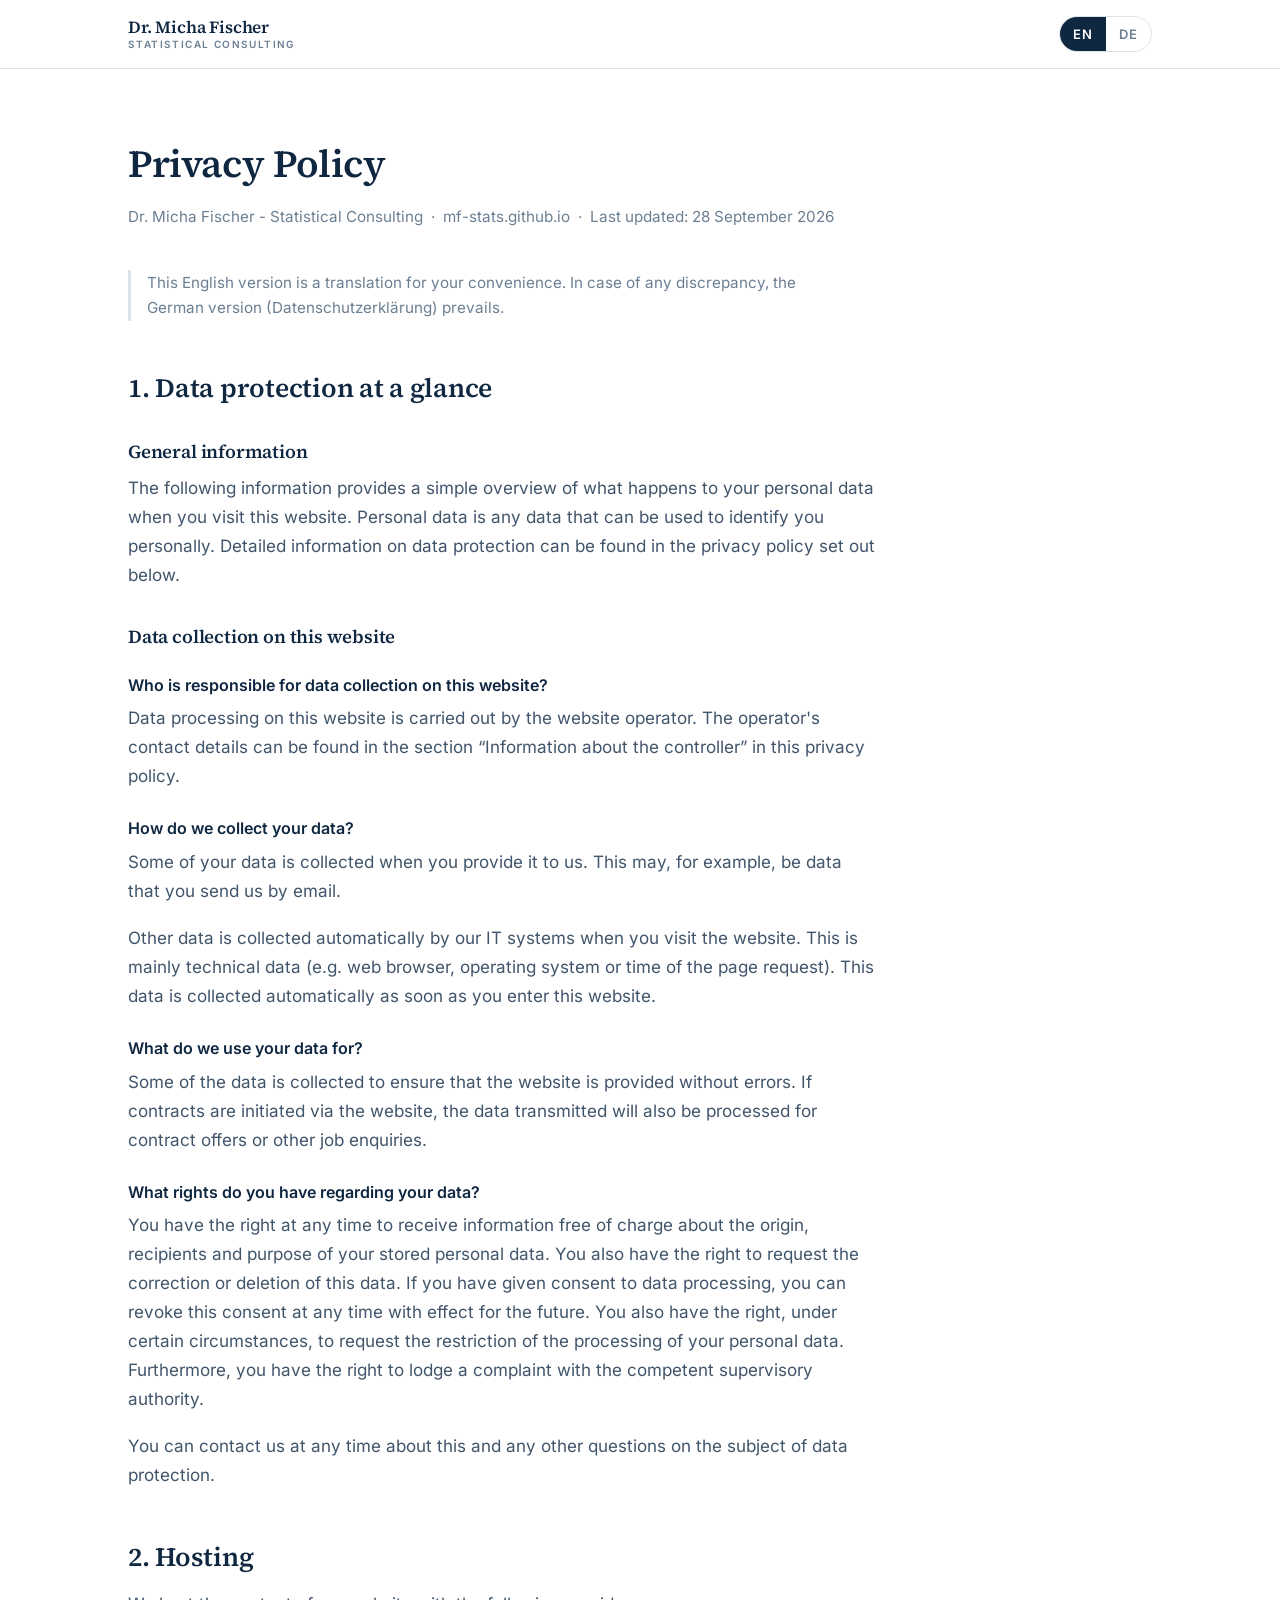
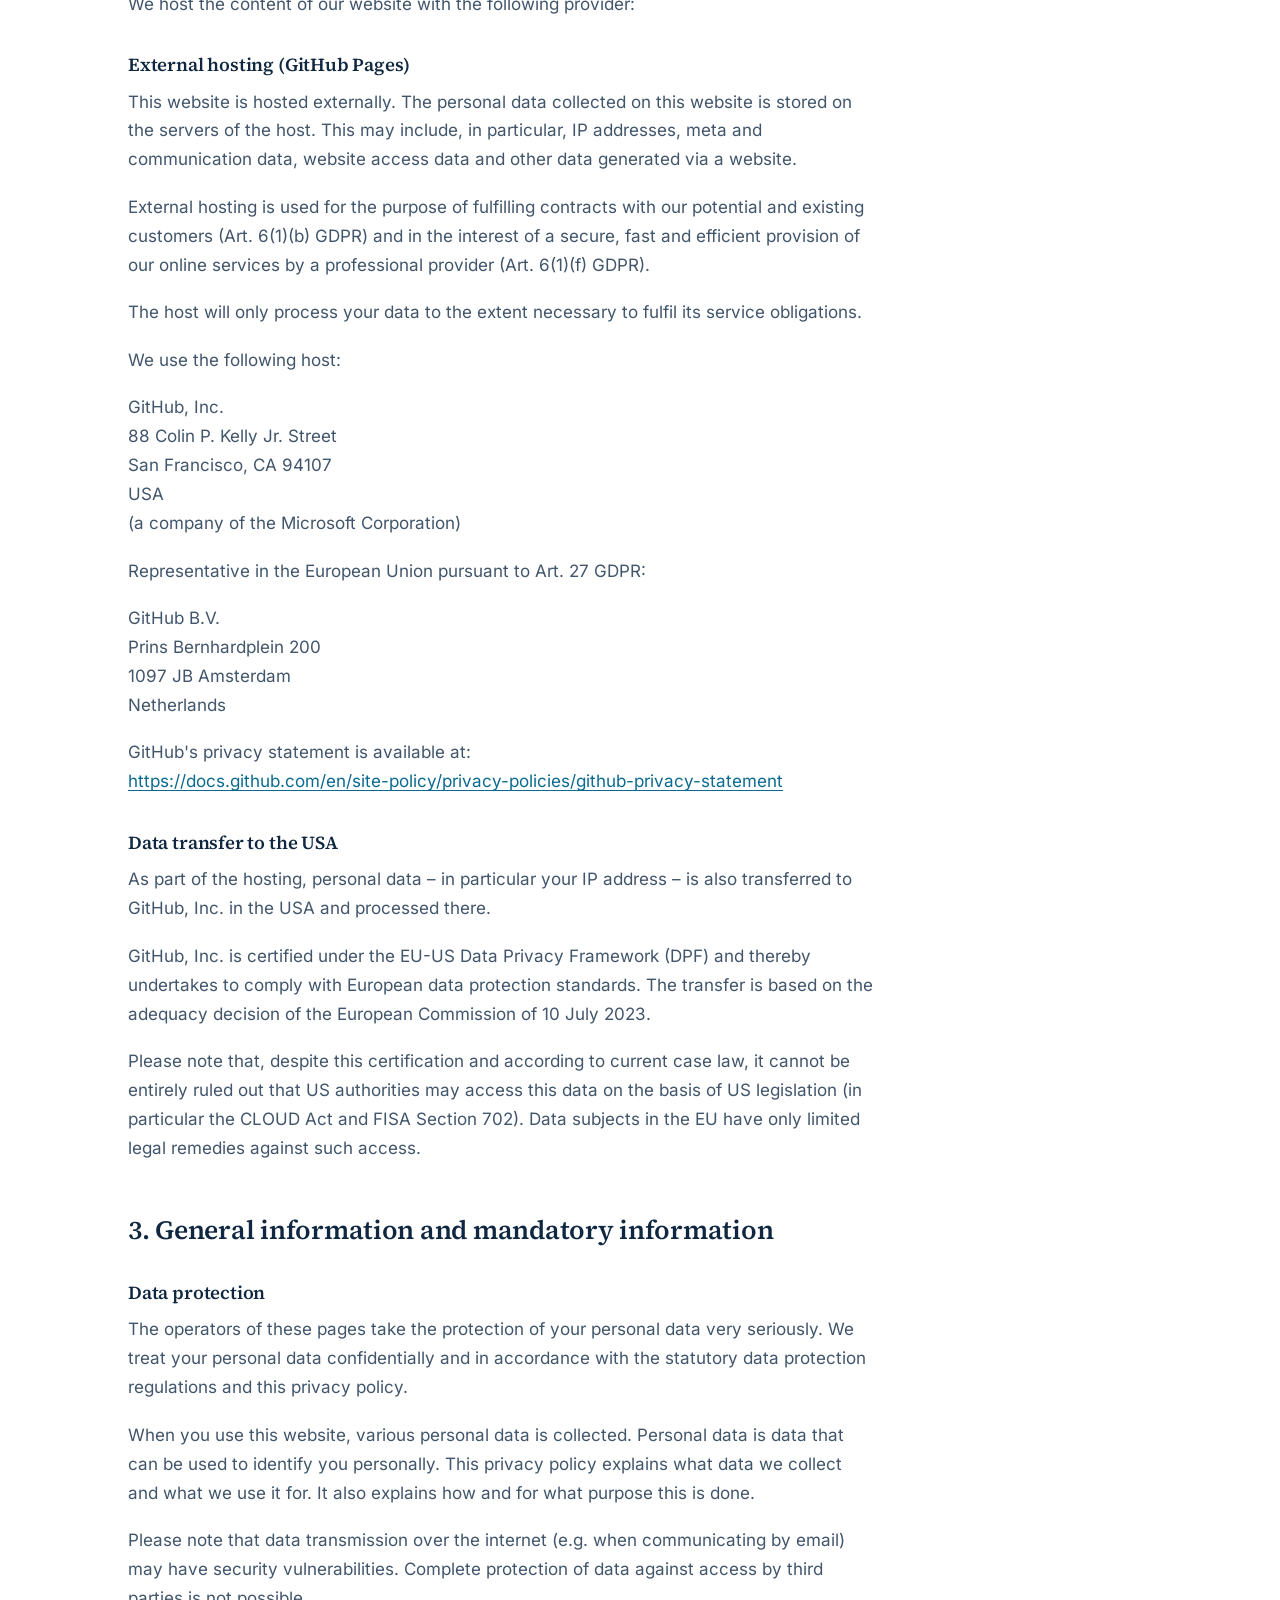
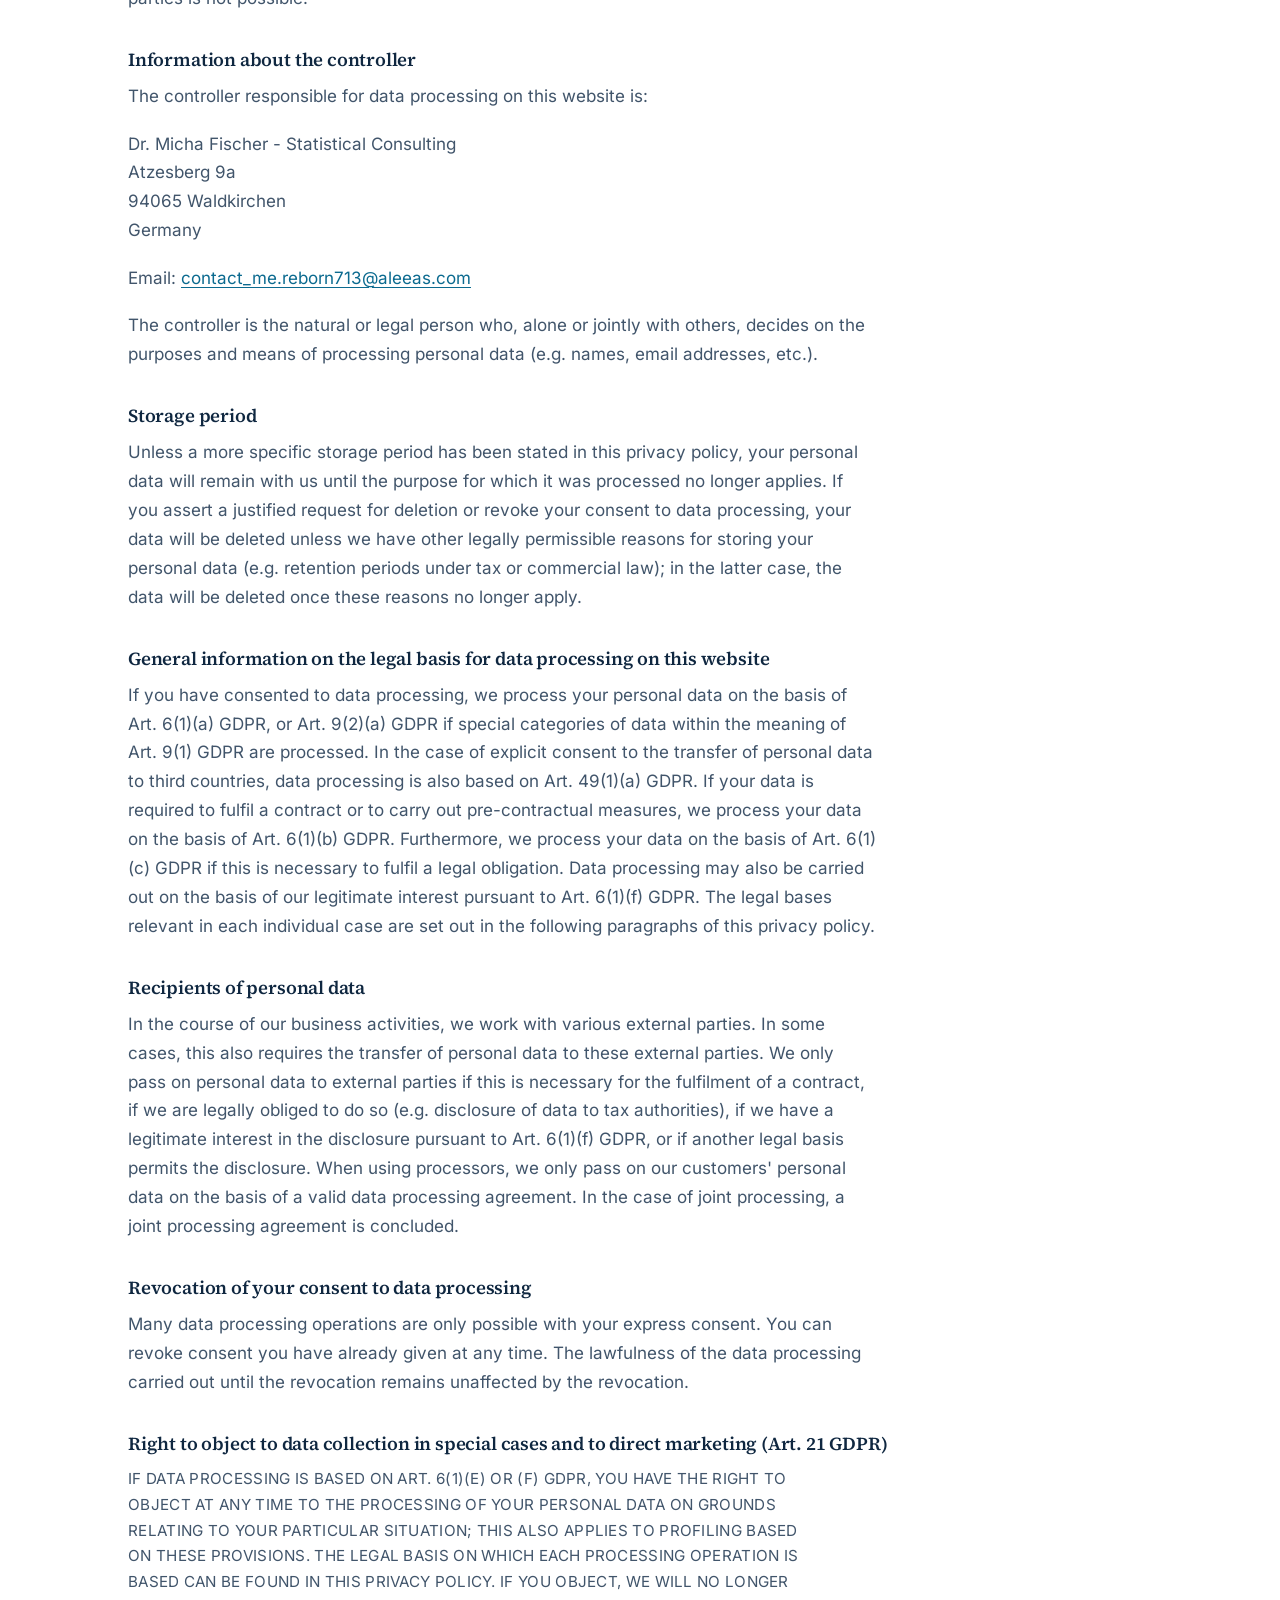
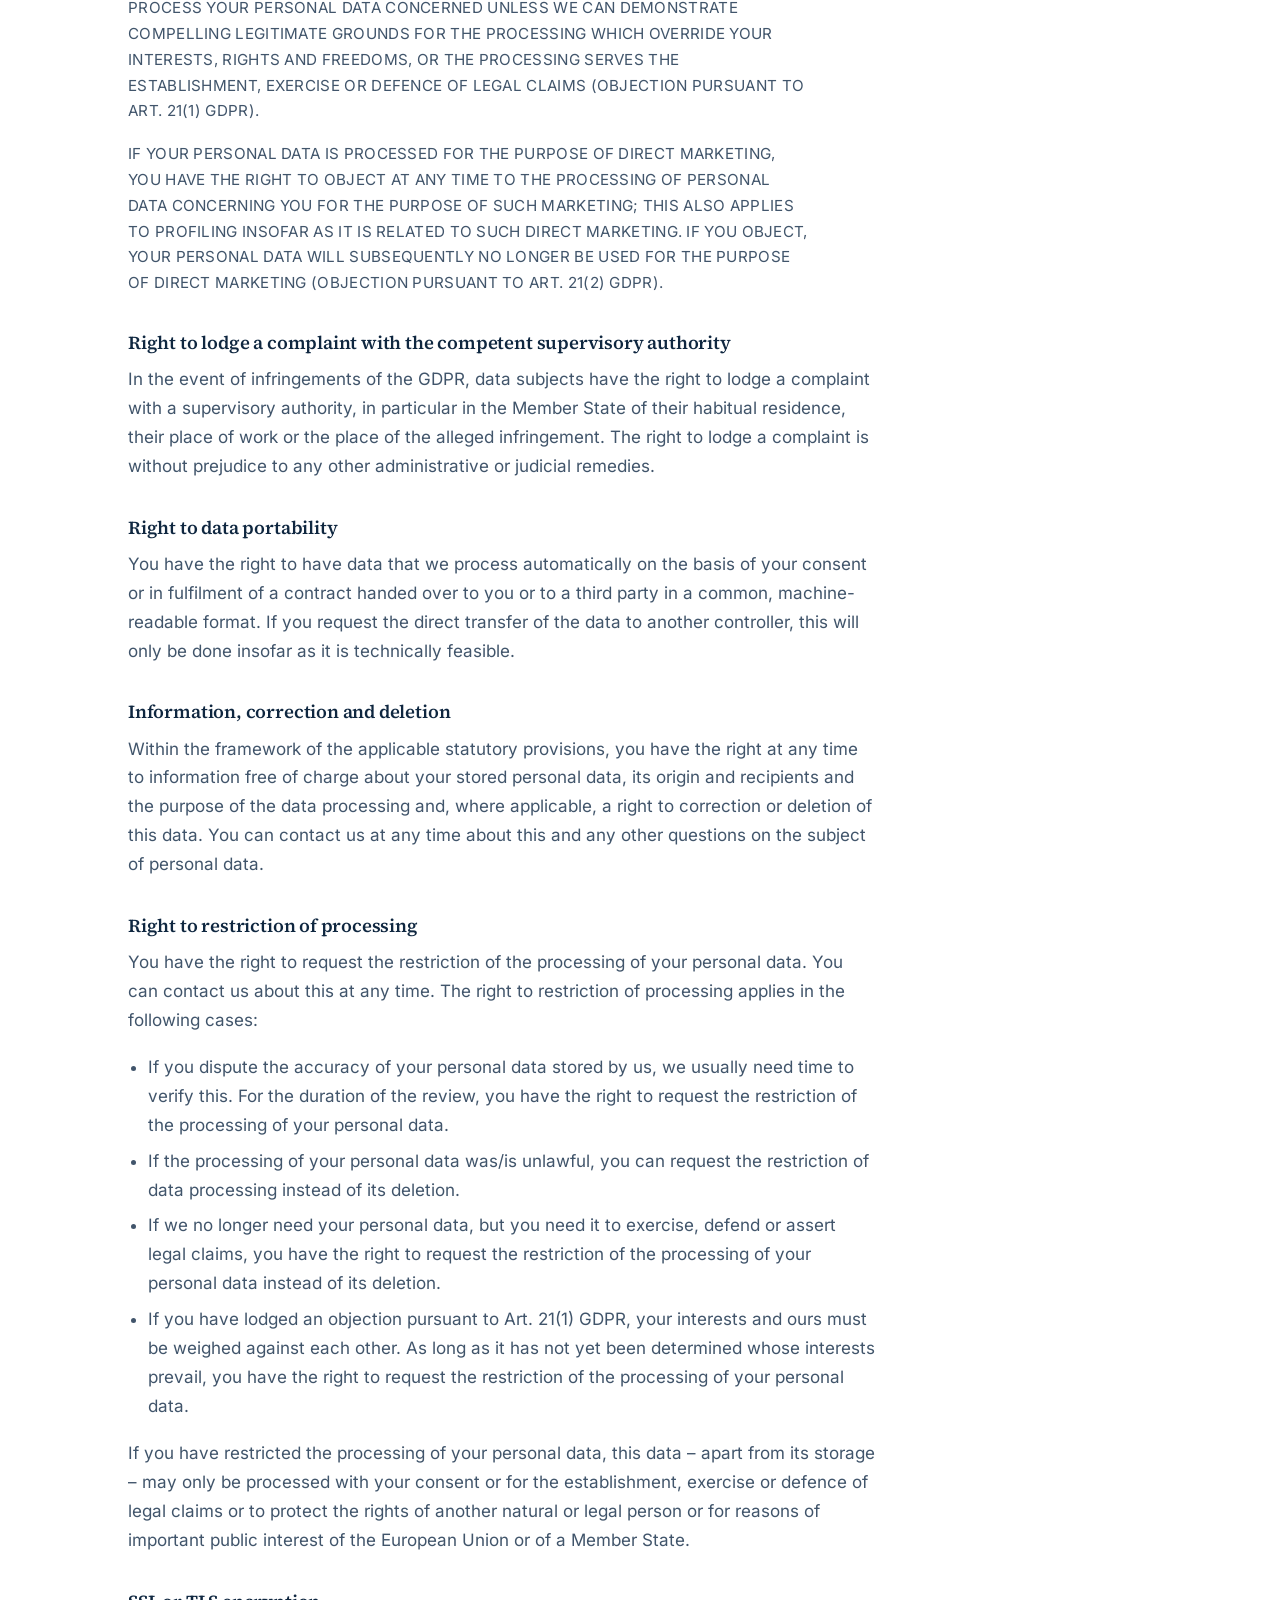
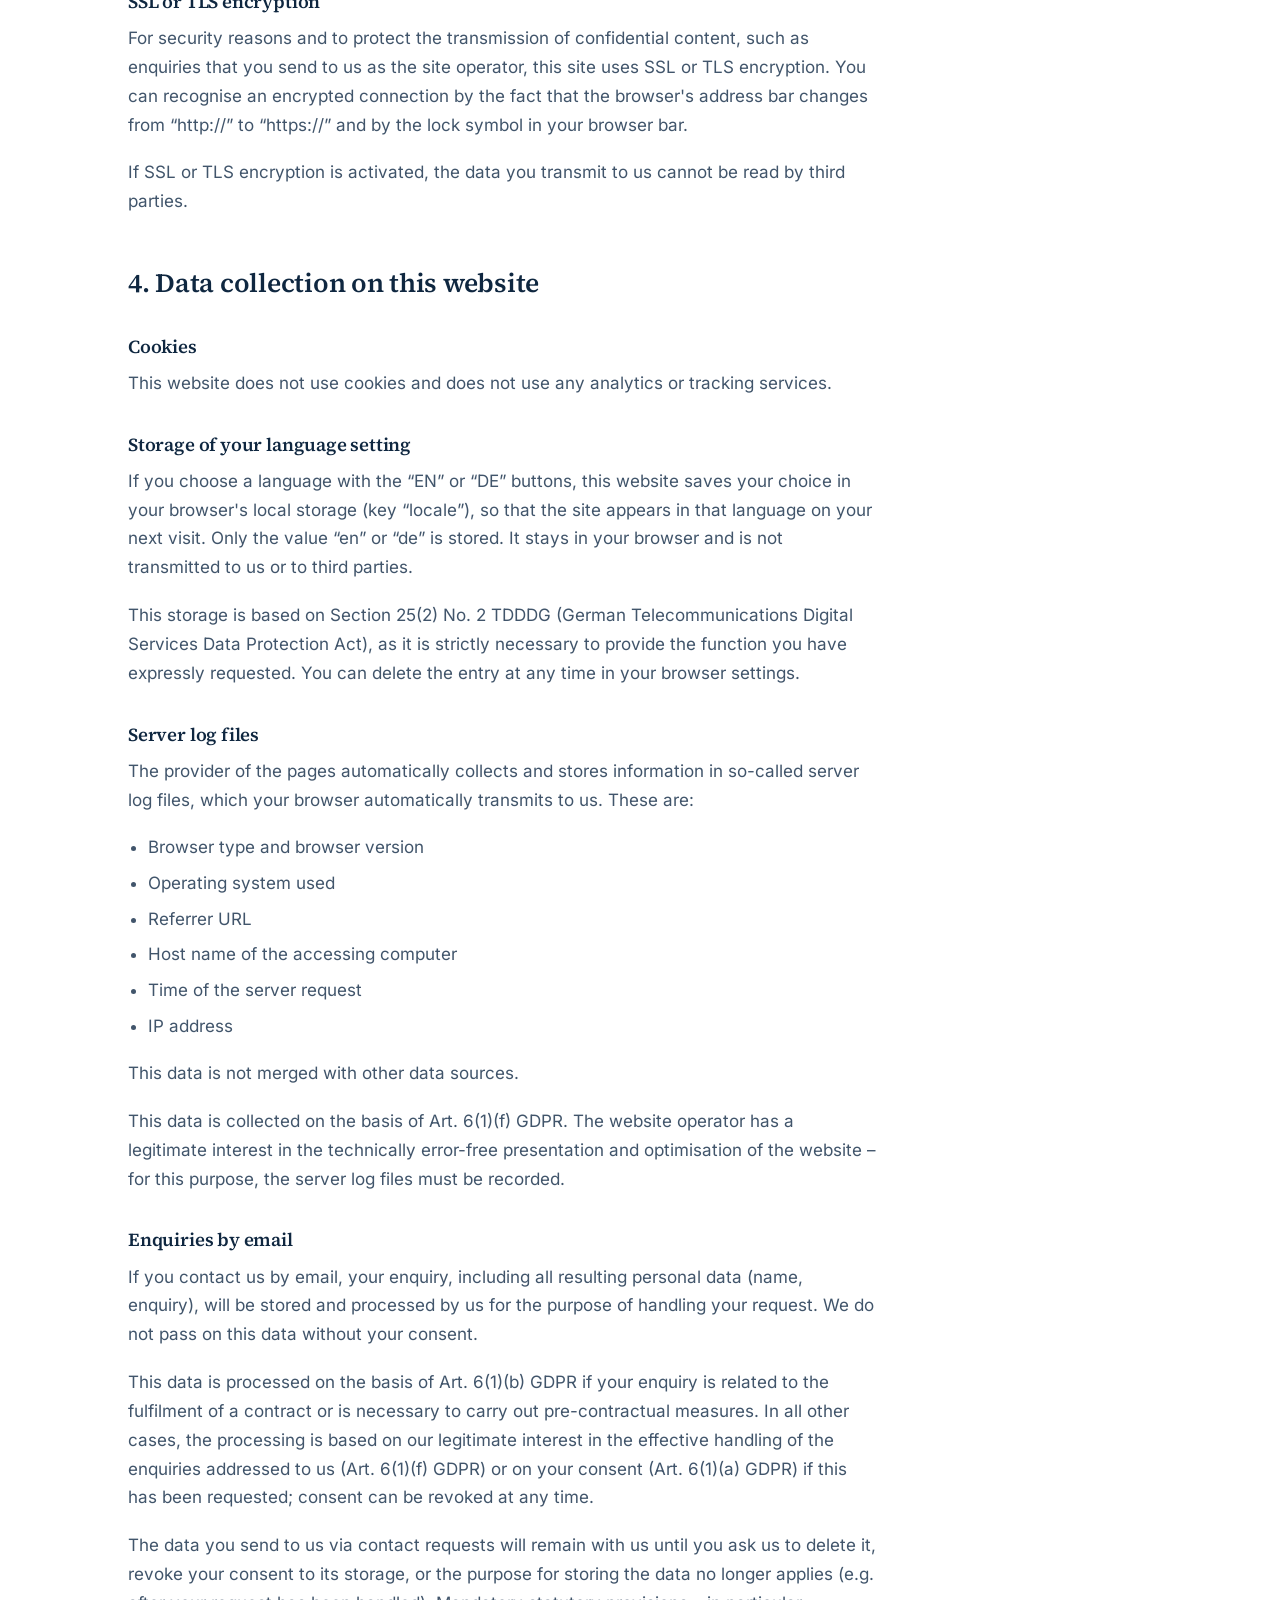
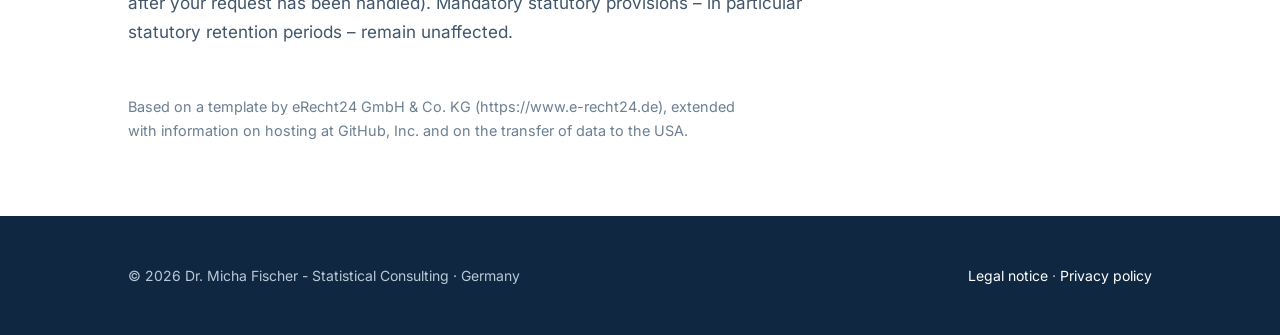
==== commit 6090b8a0: "Update privacy policy to the new mf-stats.github.io address Co-Authored-By: Claude Opus 5 <noreply@a" ====
--- a/datenschutz.html
+++ b/datenschutz.html
@@ -39,7 +39,7 @@
              language setting, since lang.js stores a value in the browser. -->
         <article lang="de">
             <h1>Datenschutz&shy;erklärung</h1>
-            <div class="sub">Dr. Micha Fischer - Statistical Consulting &nbsp;·&nbsp; michafi.github.io &nbsp;·&nbsp; Stand: 25.09.2026</div>
+            <div class="sub">Dr. Micha Fischer - Statistical Consulting &nbsp;·&nbsp; mf-stats.github.io &nbsp;·&nbsp; Stand: 28.09.2026</div>
 
             <h2>1. Datenschutz auf einen Blick</h2>
 
@@ -183,7 +183,7 @@
 
         <article lang="en">
             <h1>Privacy Policy</h1>
-            <div class="sub">Dr. Micha Fischer - Statistical Consulting &nbsp;·&nbsp; michafi.github.io &nbsp;·&nbsp; Last updated: 25 September 2026</div>
+            <div class="sub">Dr. Micha Fischer - Statistical Consulting &nbsp;·&nbsp; mf-stats.github.io &nbsp;·&nbsp; Last updated: 28 September 2026</div>
 
             <p class="note">This English version is a translation for your convenience. In case of any discrepancy, the German version (Datenschutzerklärung) prevails.</p>
 
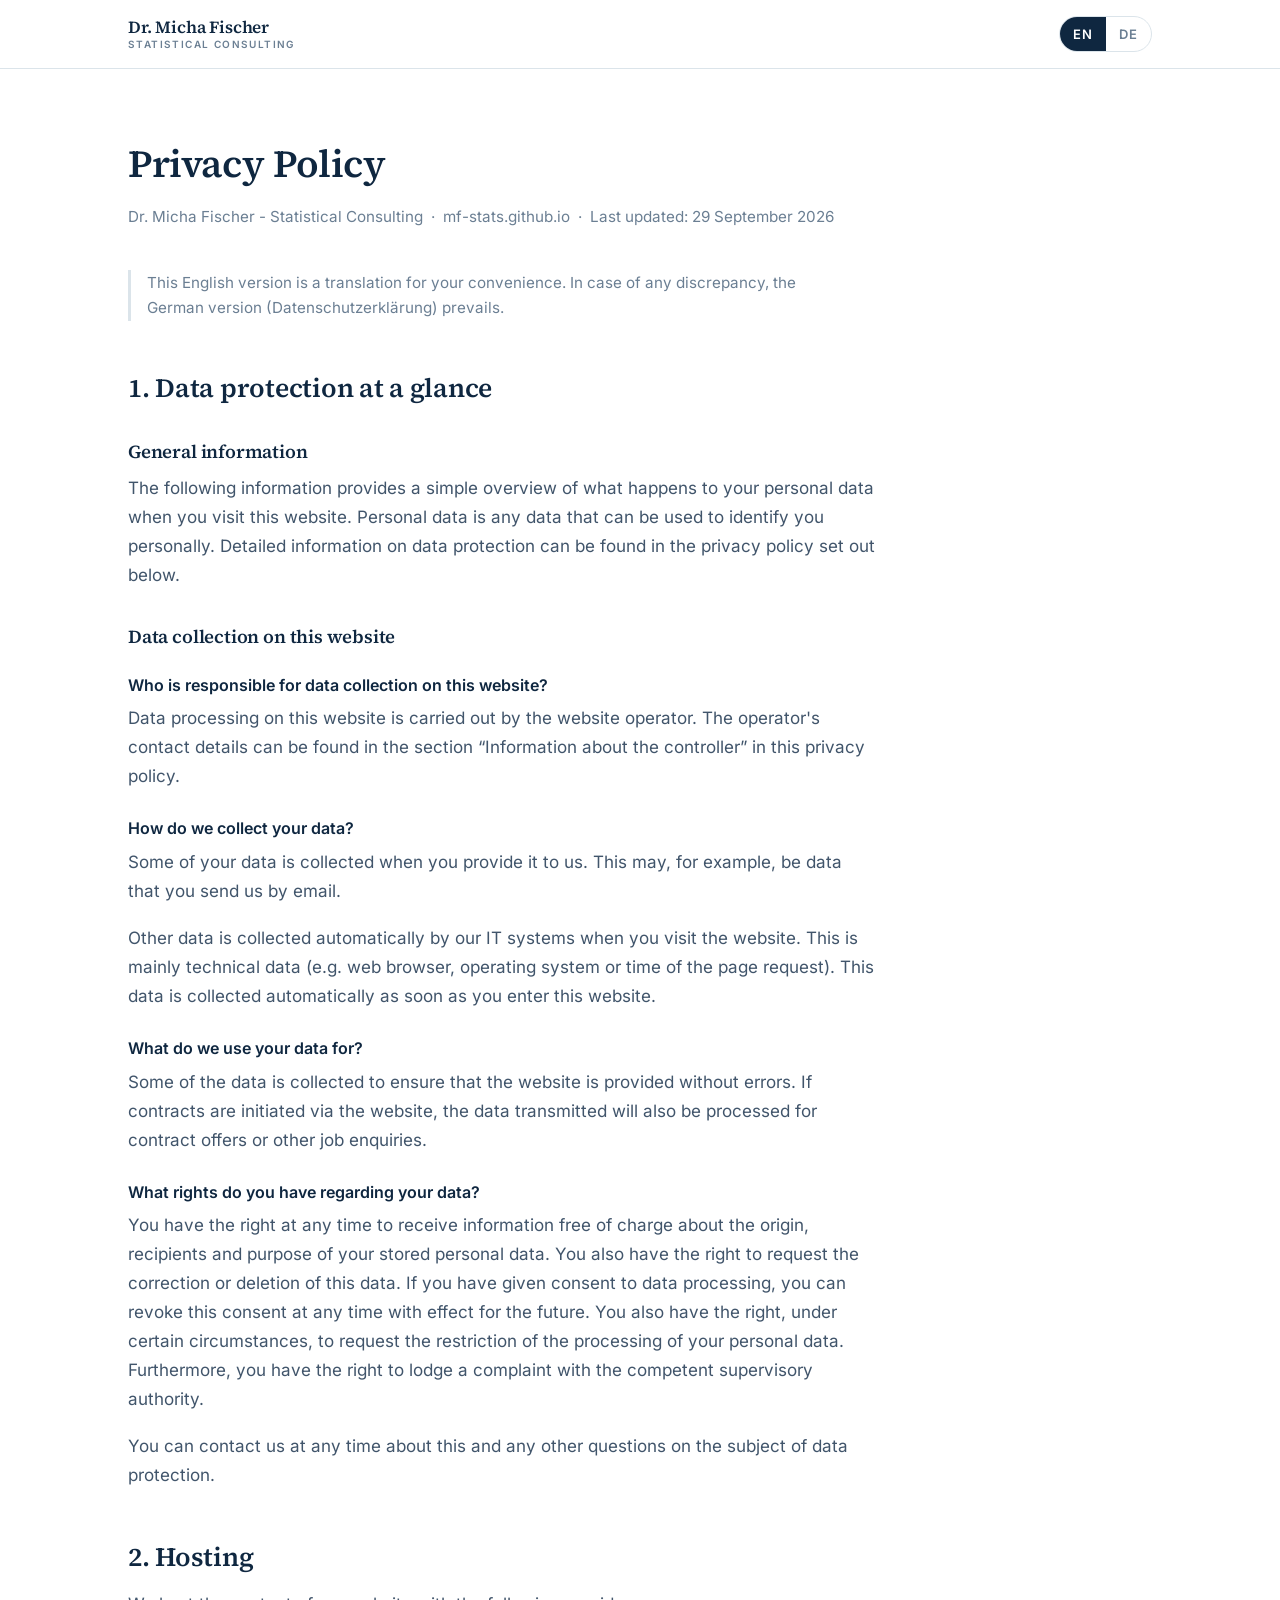
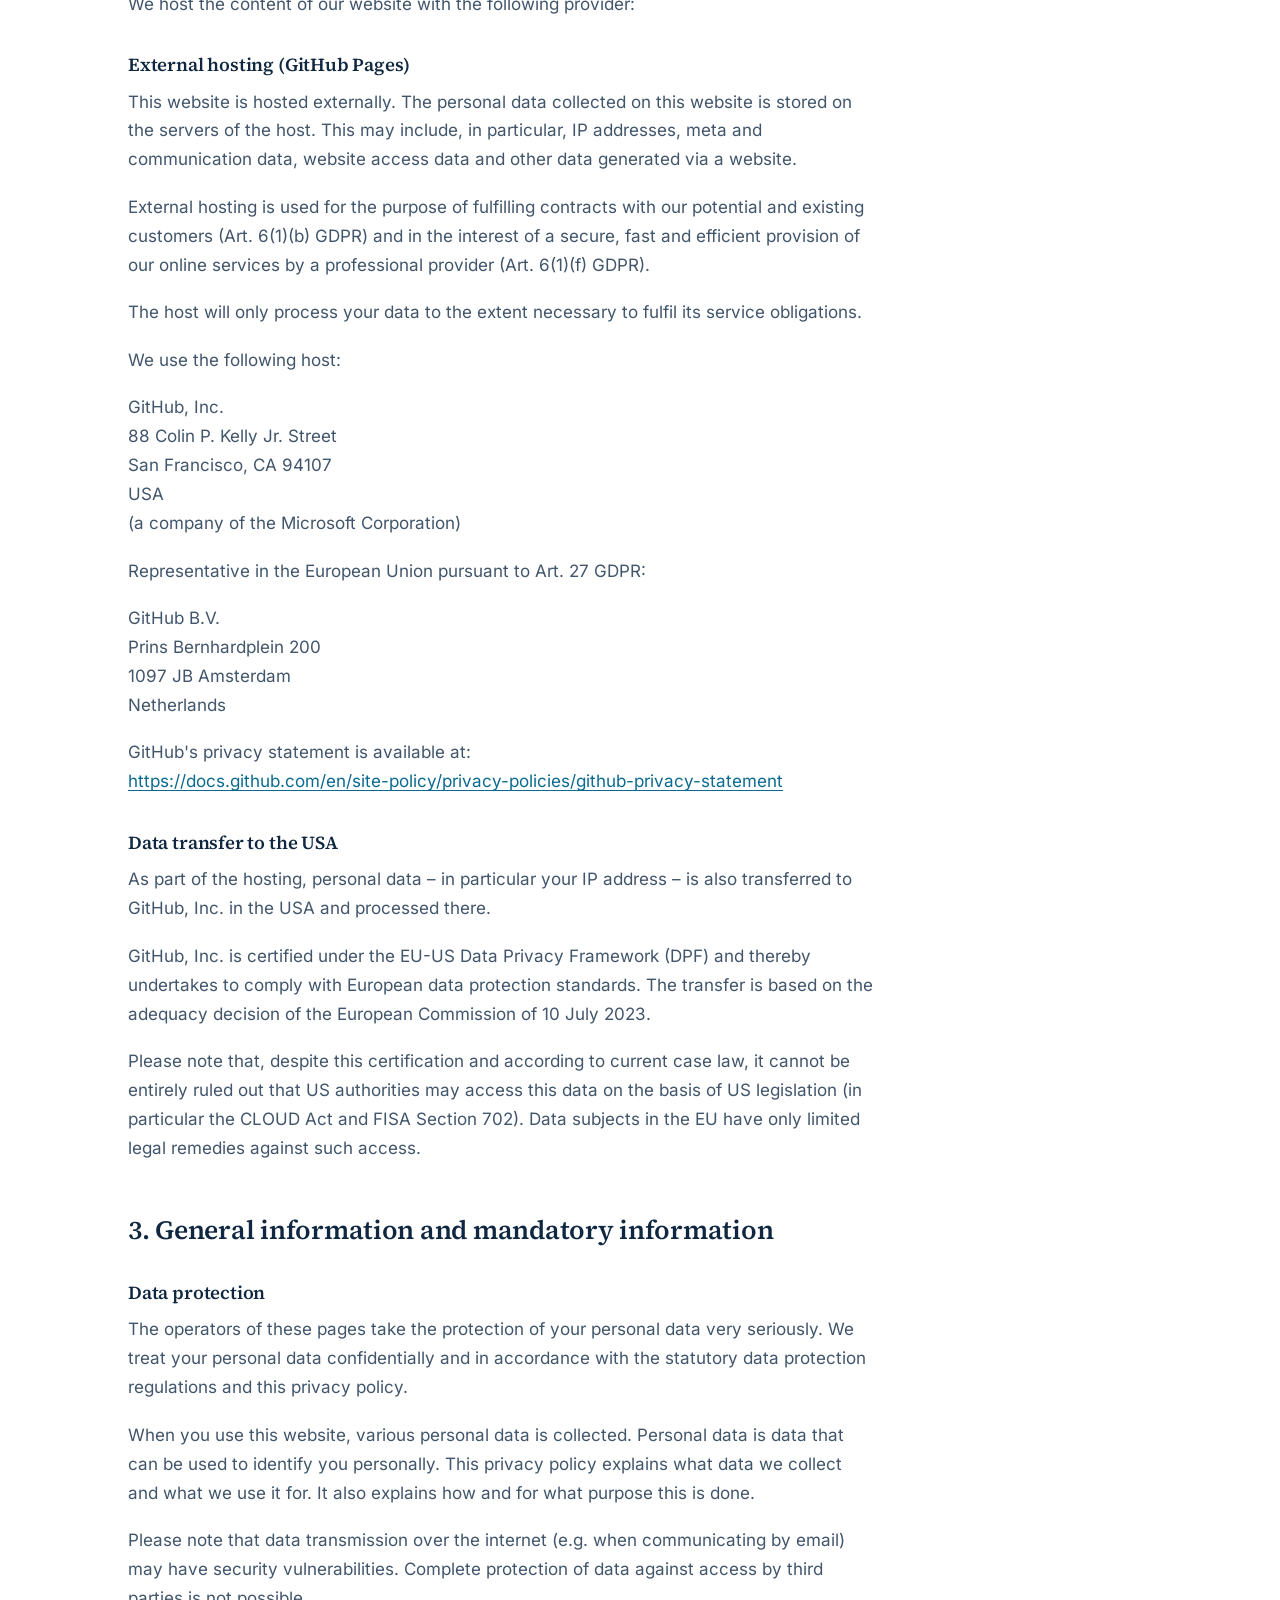
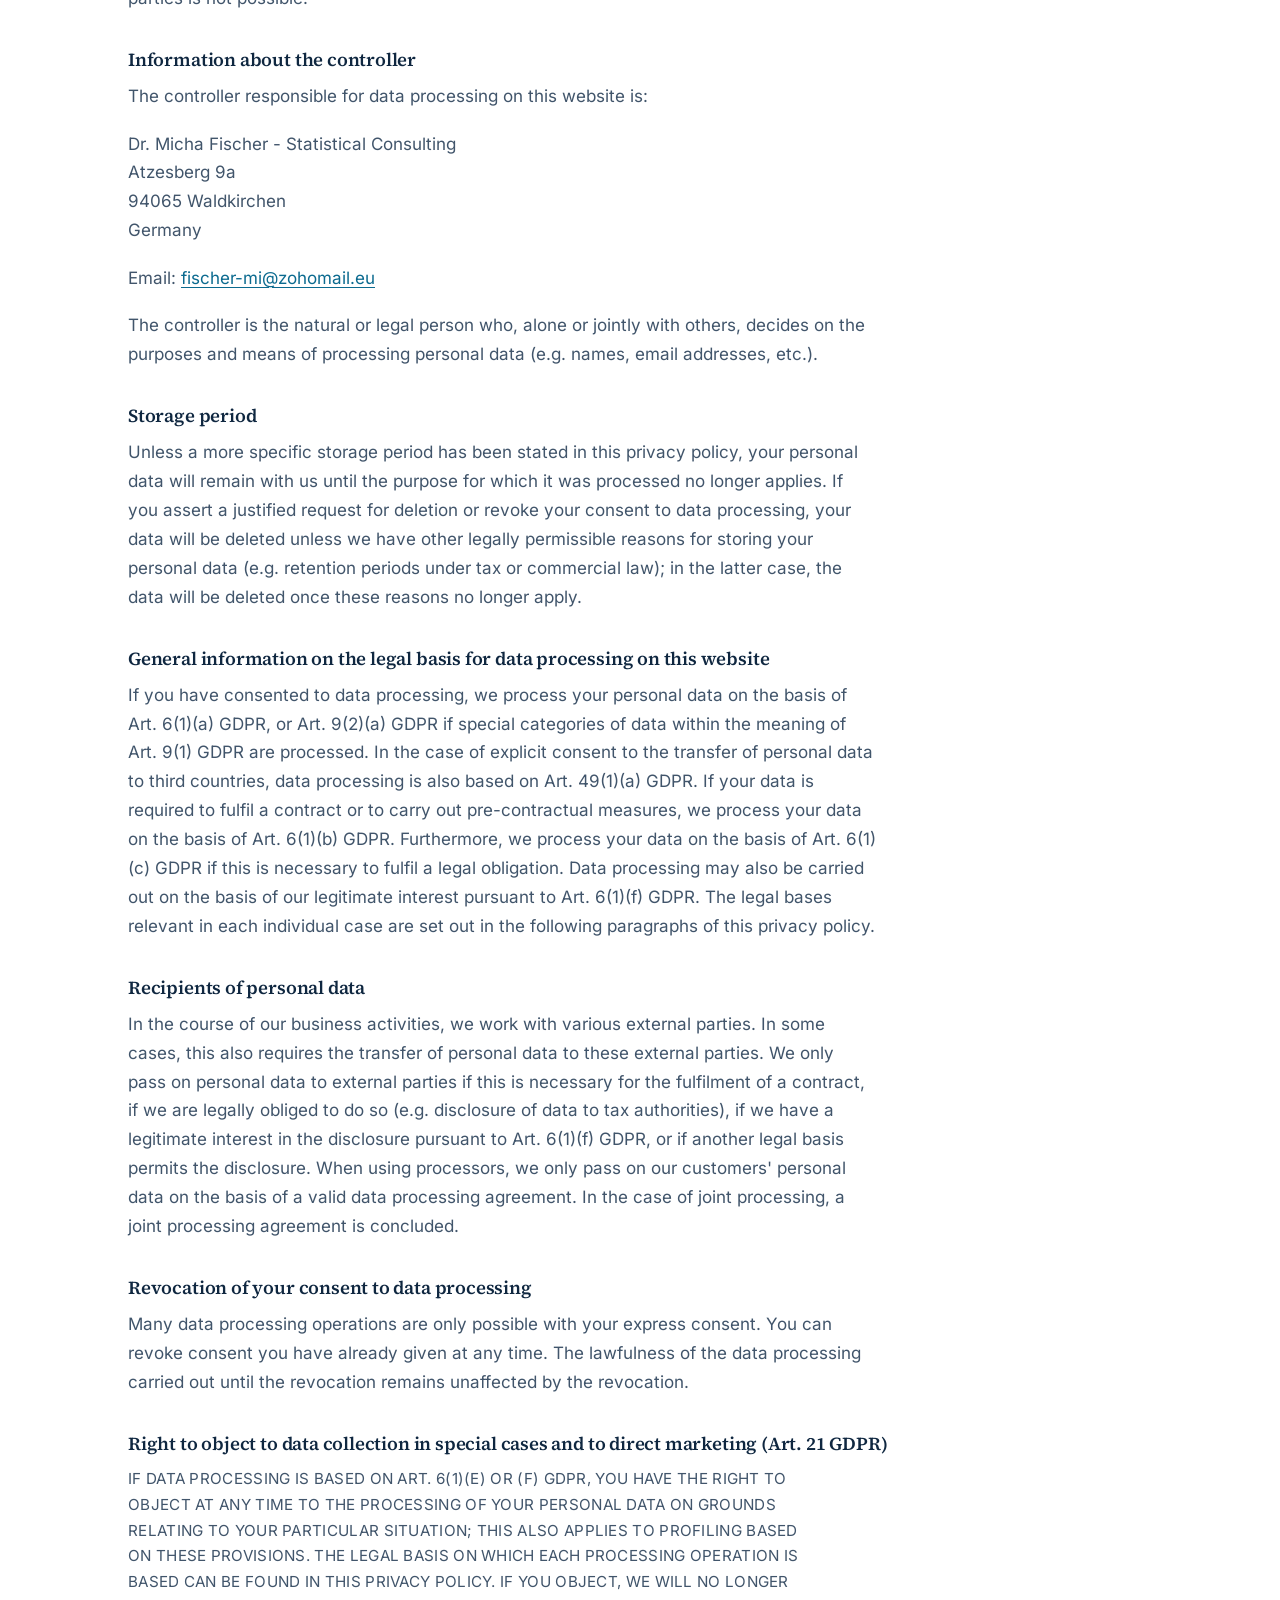
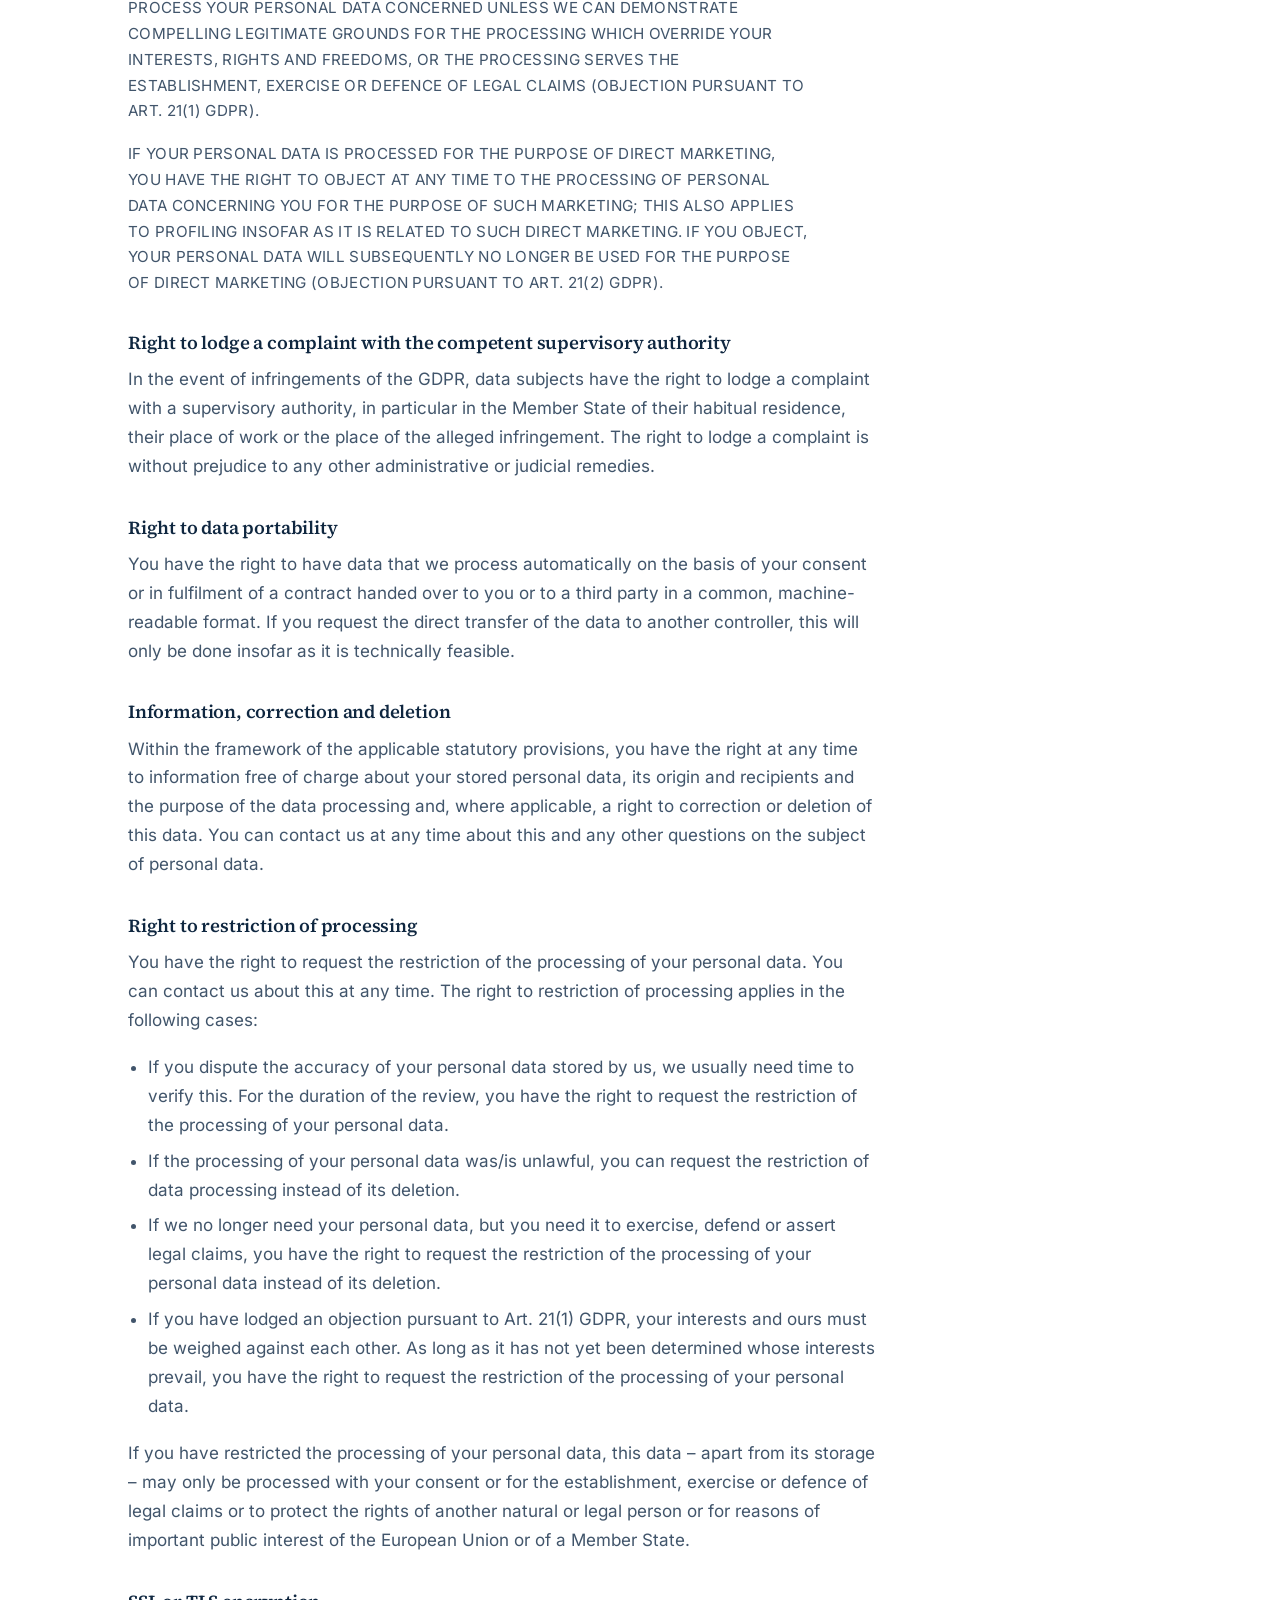
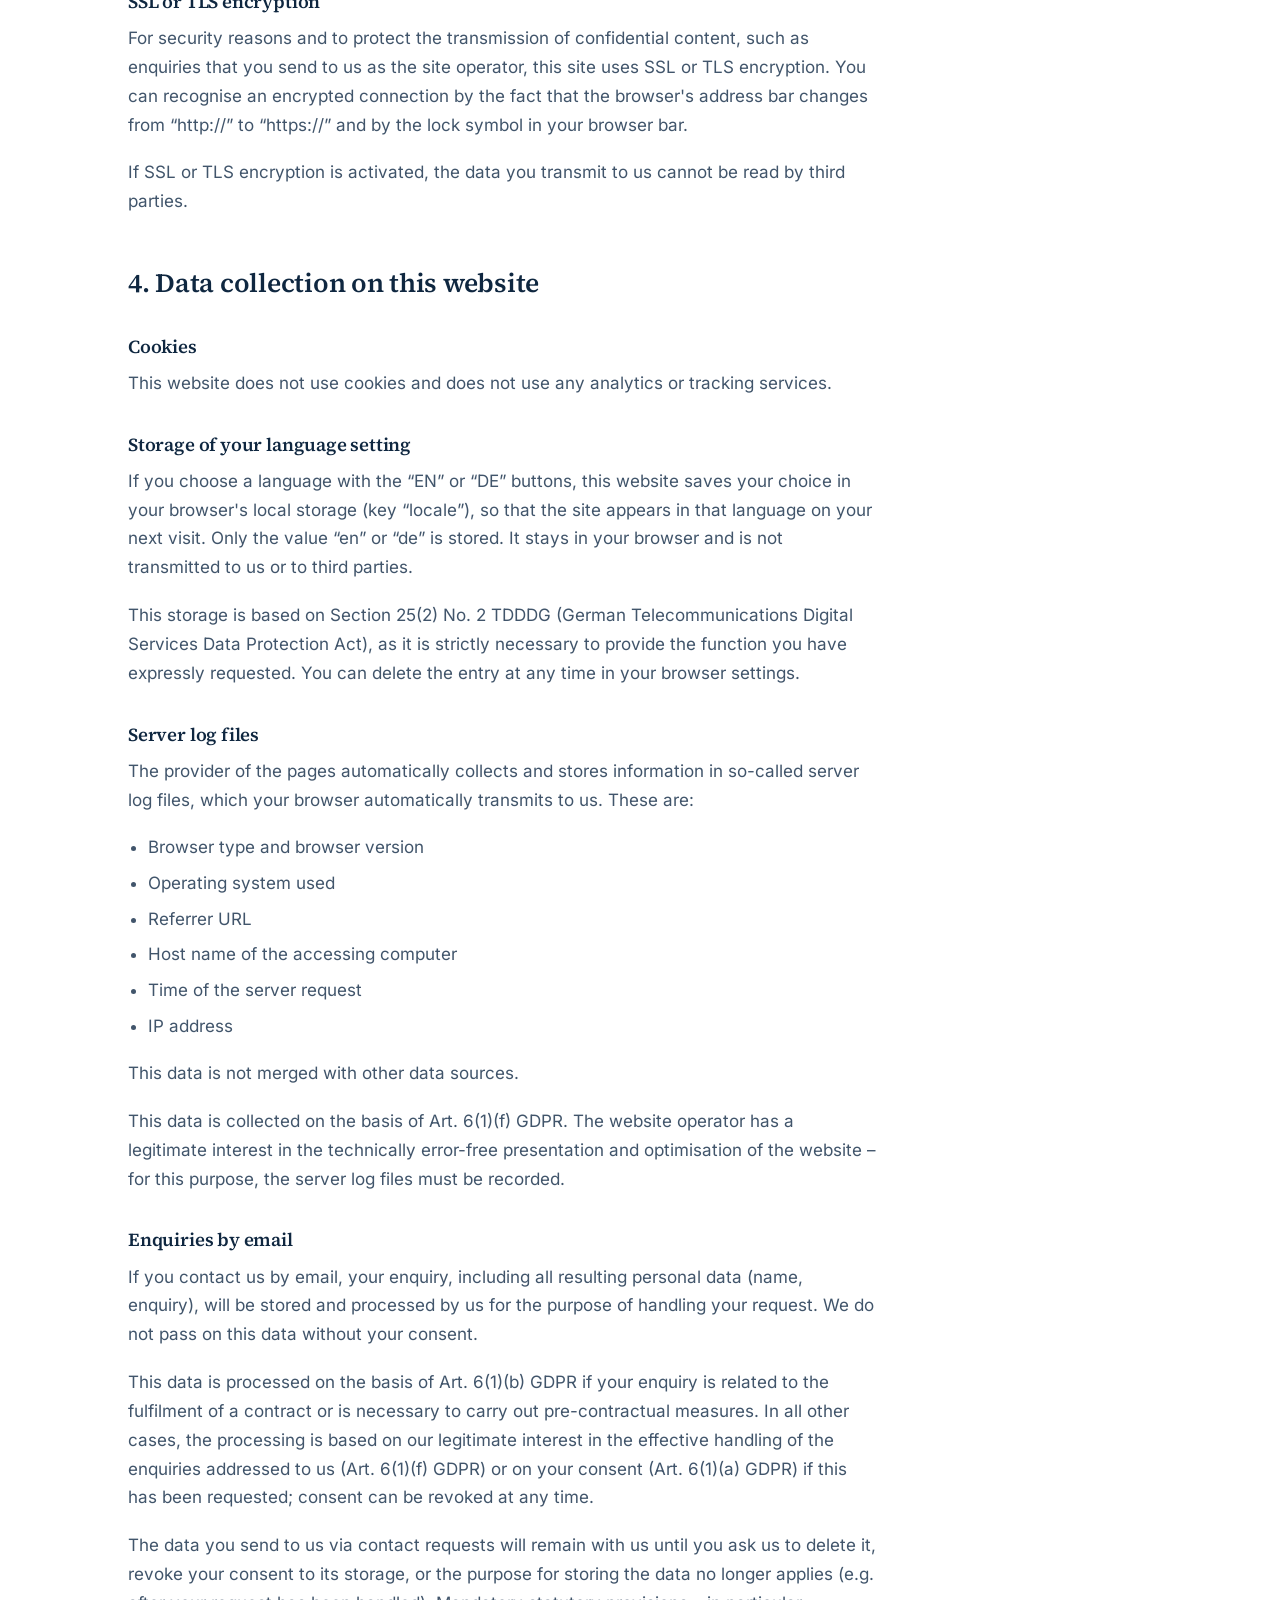
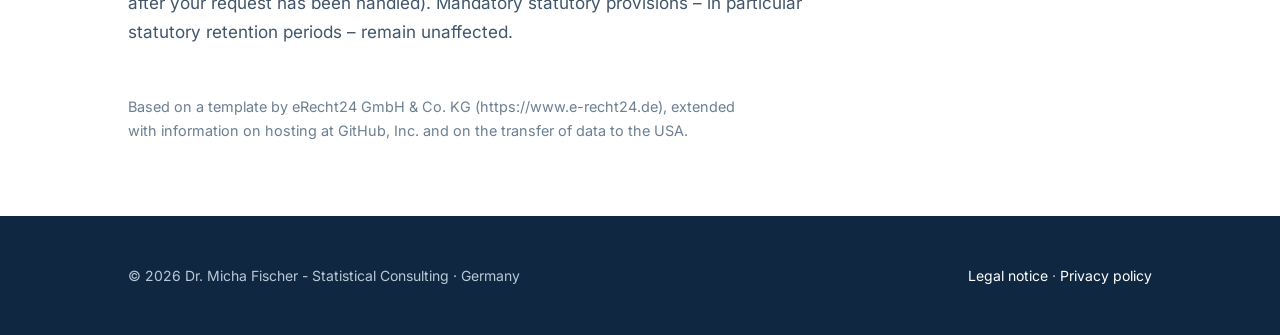
==== commit d1610540: "Add publications section, new contact address, CV wording Publications from CV_2025.pdf in two group" ====
--- a/datenschutz.html
+++ b/datenschutz.html
@@ -39,7 +39,7 @@
              language setting, since lang.js stores a value in the browser. -->
         <article lang="de">
             <h1>Datenschutz&shy;erklärung</h1>
-            <div class="sub">Dr. Micha Fischer - Statistical Consulting &nbsp;·&nbsp; mf-stats.github.io &nbsp;·&nbsp; Stand: 28.09.2026</div>
+            <div class="sub">Dr. Micha Fischer - Statistical Consulting &nbsp;·&nbsp; mf-stats.github.io &nbsp;·&nbsp; Stand: 29.09.2026</div>
 
             <h2>1. Datenschutz auf einen Blick</h2>
 
@@ -109,7 +109,7 @@
                 94065 Waldkirchen<br>
                 Deutschland
             </div>
-            <p>E-Mail: <a href="mailto:contact_me.reborn713@aleeas.com">contact_me.reborn713@aleeas.com</a></p>
+            <p>E-Mail: <a href="mailto:fischer-mi@zohomail.eu">fischer-mi@zohomail.eu</a></p>
             <p>Verantwortliche Stelle ist die natürliche oder juristische Person, die allein oder gemeinsam mit anderen über die Zwecke und Mittel der Verarbeitung von personenbezogenen Daten (z.&nbsp;B. Namen, E-Mail-Adressen o.&nbsp;Ä.) entscheidet.</p>
 
             <h3>Speicherdauer</h3>
@@ -183,7 +183,7 @@
 
         <article lang="en">
             <h1>Privacy Policy</h1>
-            <div class="sub">Dr. Micha Fischer - Statistical Consulting &nbsp;·&nbsp; mf-stats.github.io &nbsp;·&nbsp; Last updated: 28 September 2026</div>
+            <div class="sub">Dr. Micha Fischer - Statistical Consulting &nbsp;·&nbsp; mf-stats.github.io &nbsp;·&nbsp; Last updated: 29 September 2026</div>
 
             <p class="note">This English version is a translation for your convenience. In case of any discrepancy, the German version (Datenschutzerklärung) prevails.</p>
 
@@ -255,7 +255,7 @@
                 94065 Waldkirchen<br>
                 Germany
             </div>
-            <p>Email: <a href="mailto:contact_me.reborn713@aleeas.com">contact_me.reborn713@aleeas.com</a></p>
+            <p>Email: <a href="mailto:fischer-mi@zohomail.eu">fischer-mi@zohomail.eu</a></p>
             <p>The controller is the natural or legal person who, alone or jointly with others, decides on the purposes and means of processing personal data (e.g. names, email addresses, etc.).</p>
 
             <h3>Storage period</h3>
--- a/assets/css/site.css
+++ b/assets/css/site.css
@@ -327,6 +327,39 @@
 
 .cv .place { color: var(--ink-faint); font-size: 0.9rem; }
 
+/* --- Publications ---------------------------------------------------------
+   Citations flow as one paragraph; only the DOI sits on its own line, where a
+   long URL can wrap without pushing the layout wider. */
+
+.pub-head {
+  margin: 2.75rem 0 0.9rem;
+  font-size: 1.05rem;
+  color: var(--ink-soft);
+}
+
+.pubs {
+  list-style: none;
+  margin: 0;
+  padding: 0;
+  border-top: 1px solid var(--border);
+}
+
+.pubs li {
+  max-width: var(--measure);
+  padding: 1.35rem 0;
+  border-bottom: 1px solid var(--border);
+  font-size: 1rem;
+}
+
+.pubs .title { color: var(--ink); font-weight: 600; }
+
+.pubs a {
+  display: inline-block;
+  margin-top: 0.4rem;
+  font-size: 0.875rem;
+  overflow-wrap: anywhere;
+}
+
 /* --- Contact ------------------------------------------------------------- */
 
 .contact { text-align: center; }
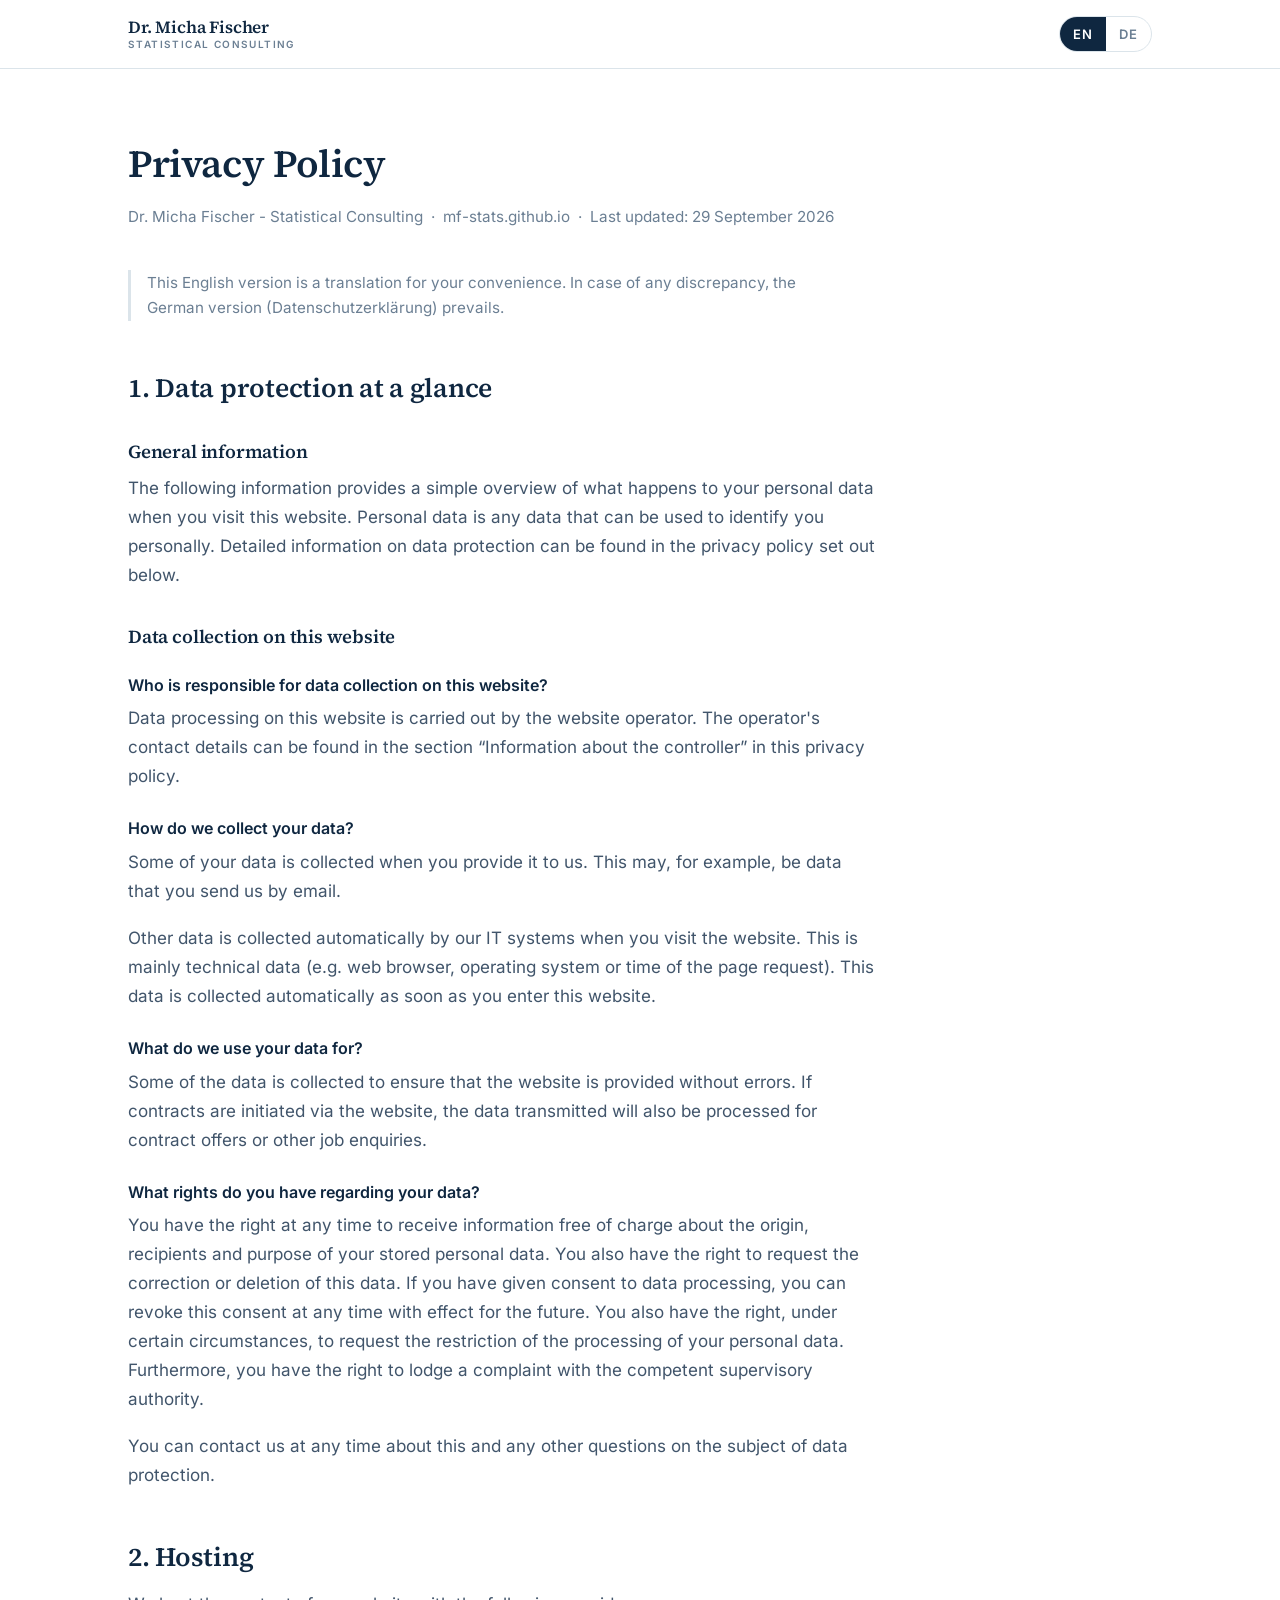
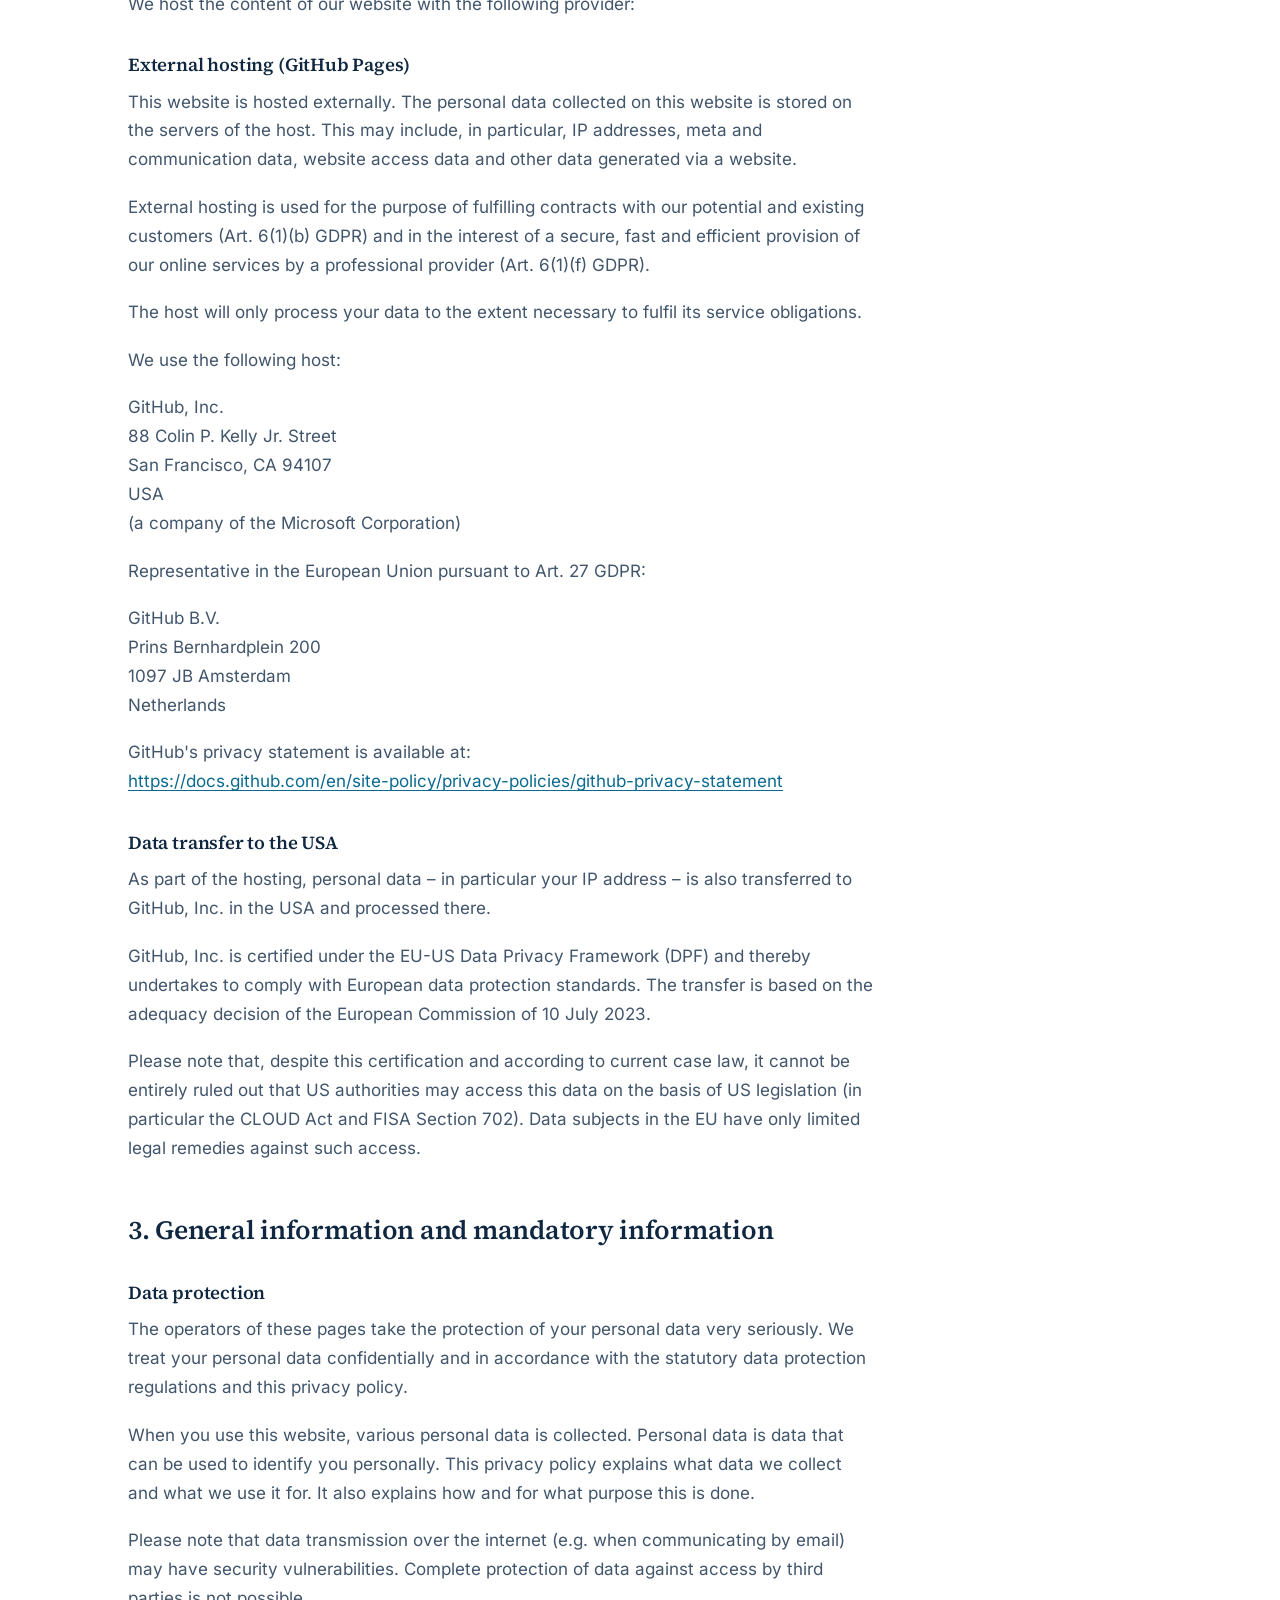
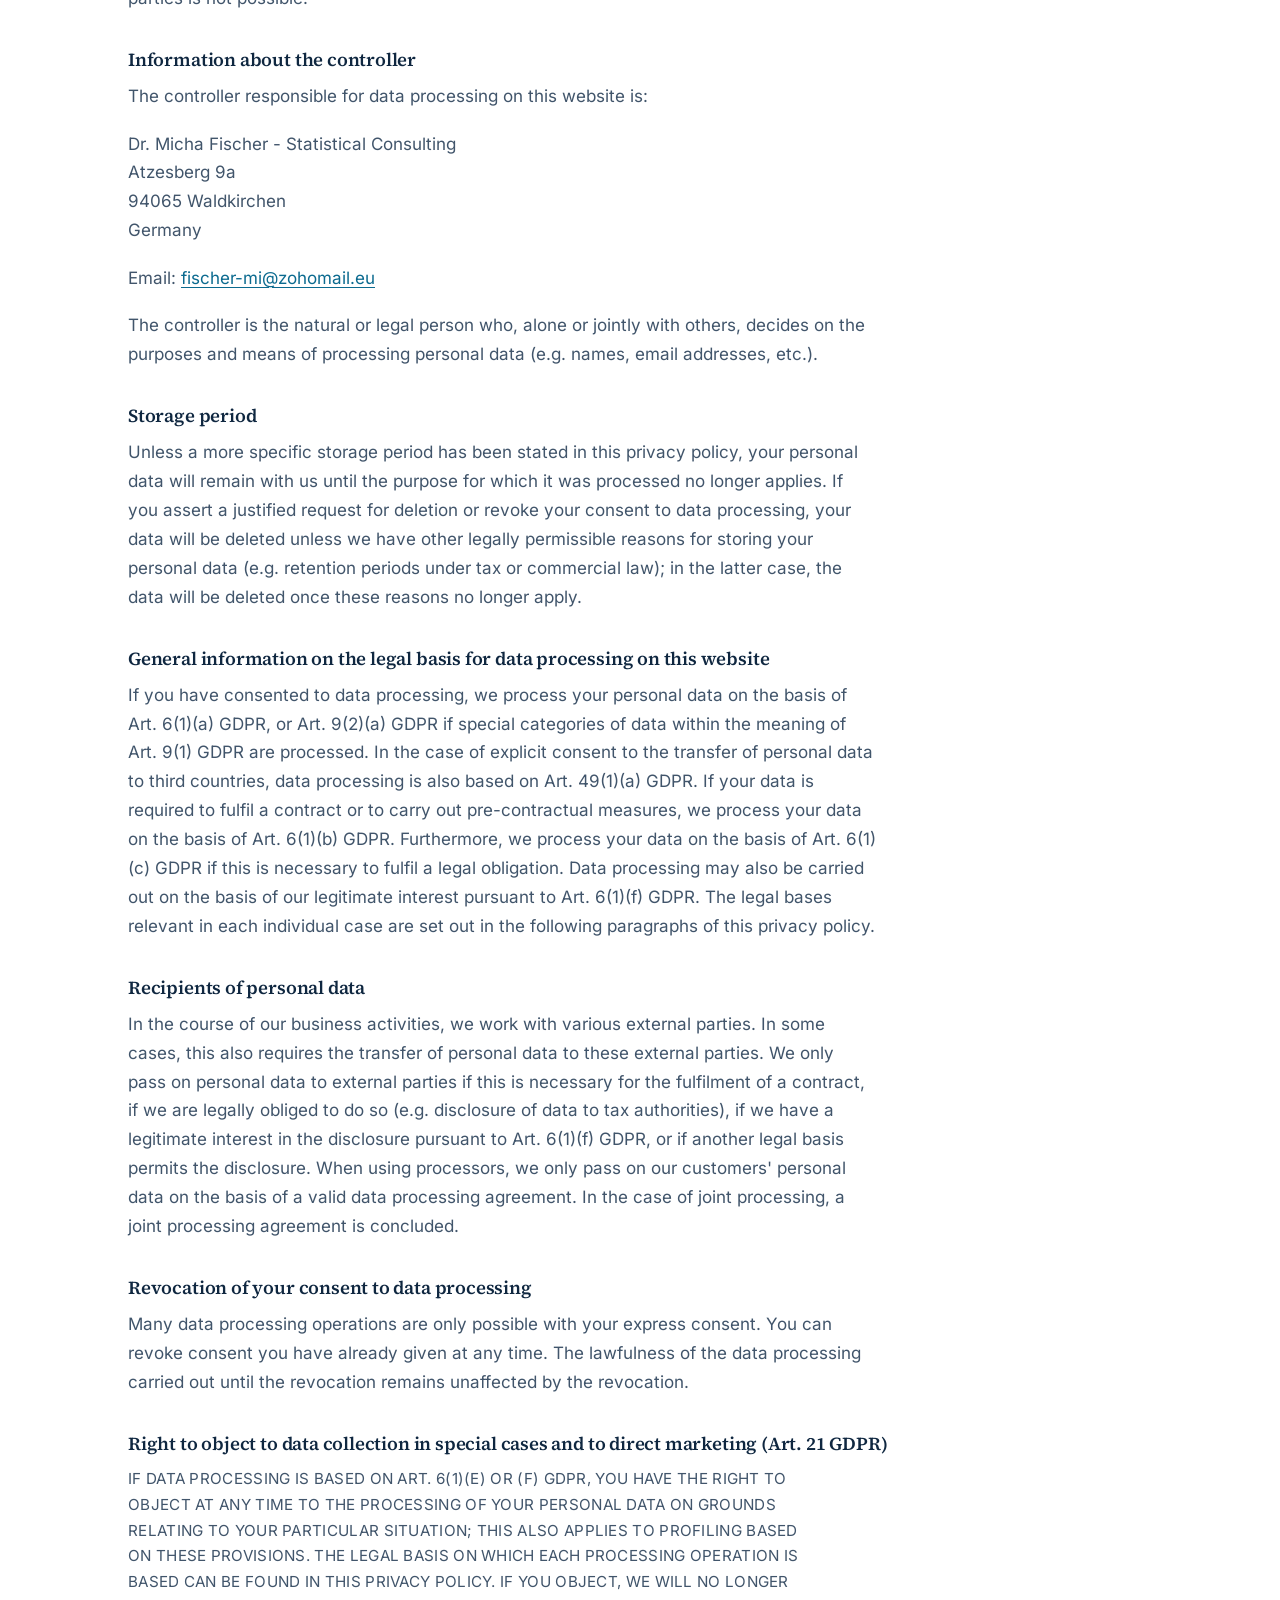
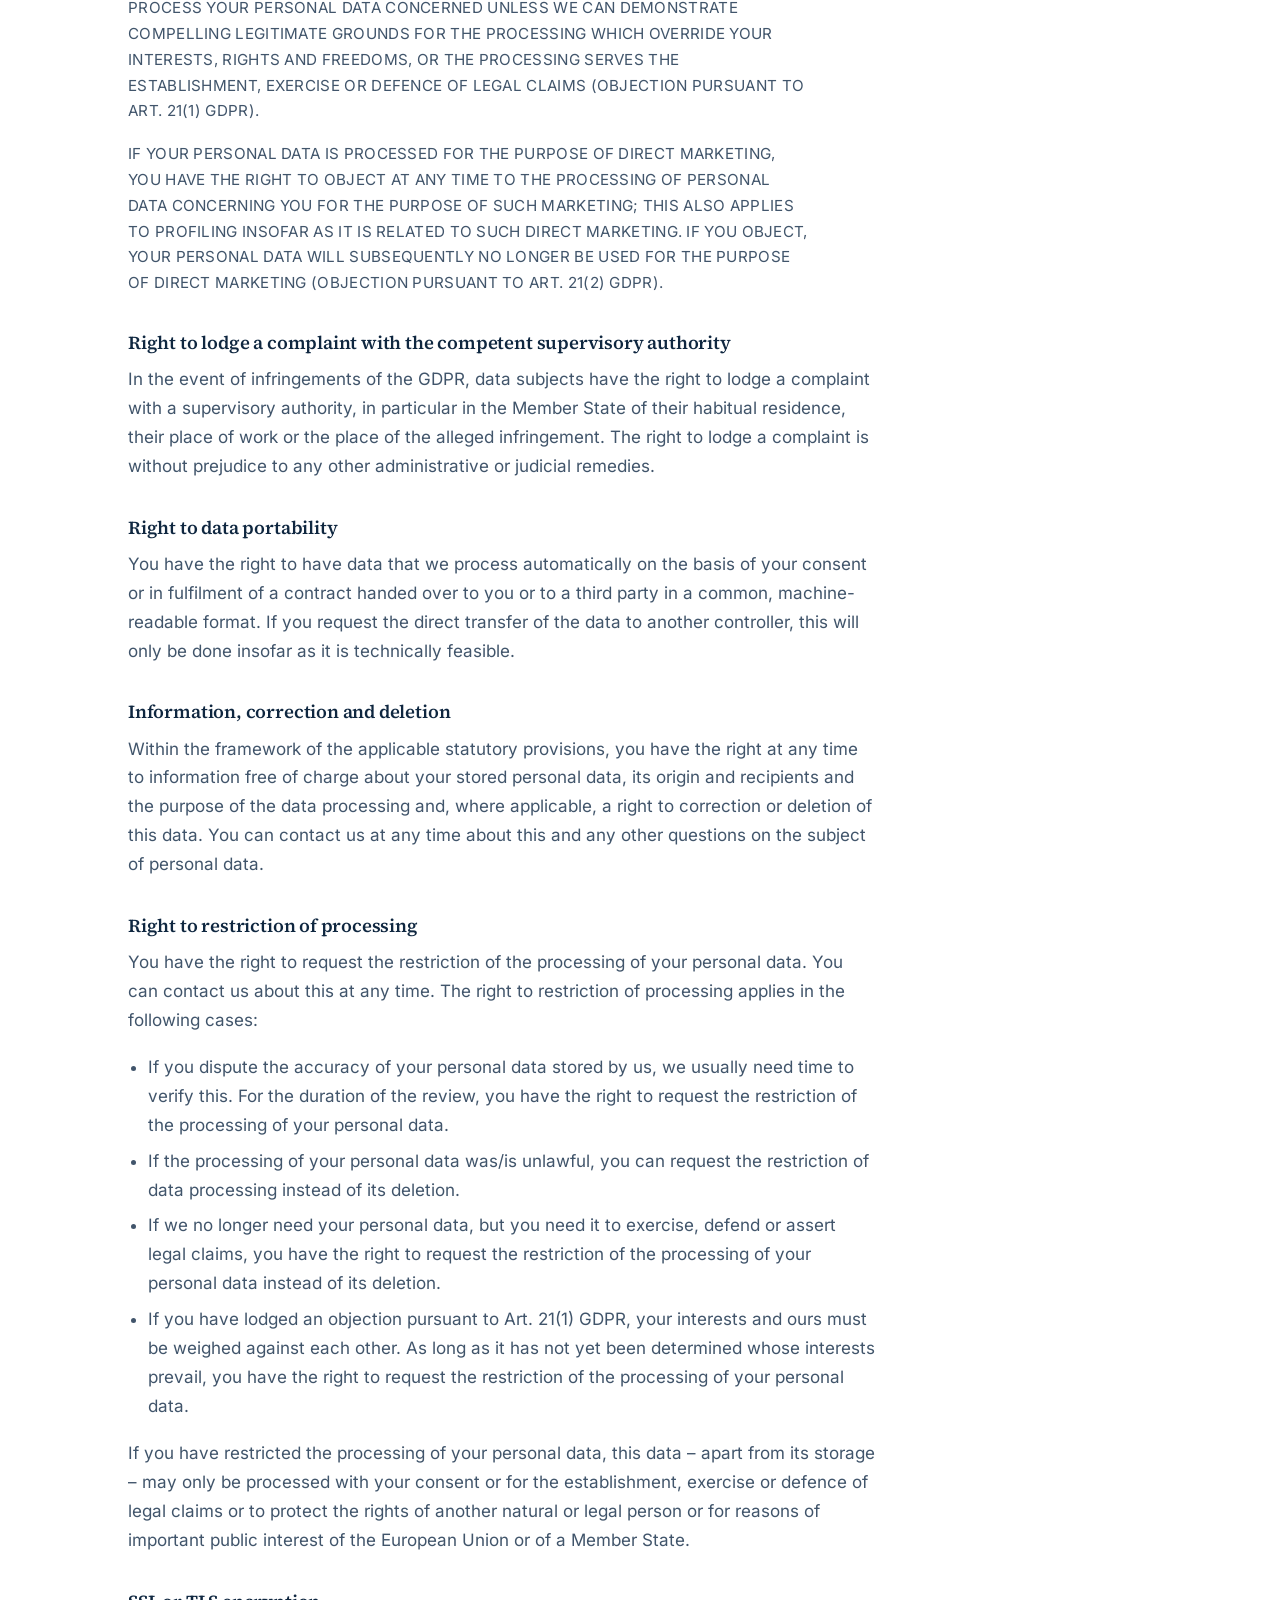
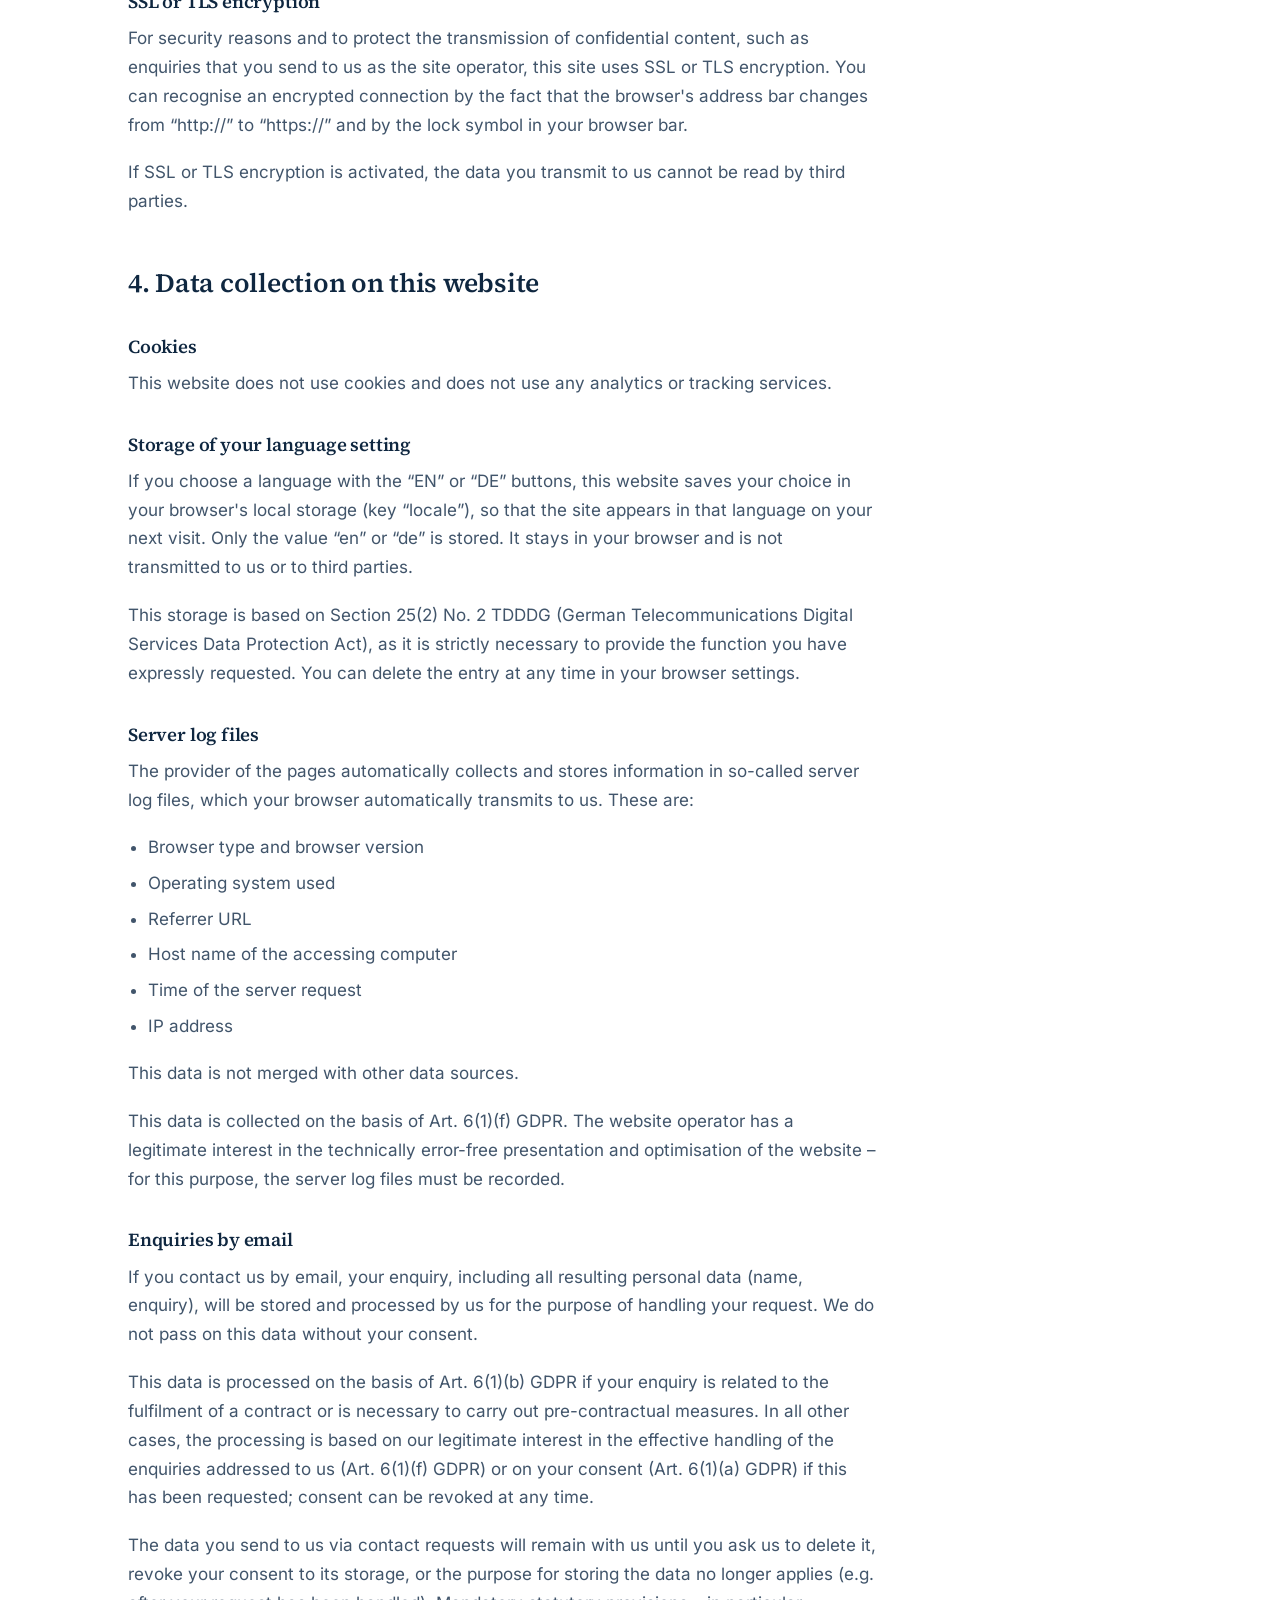
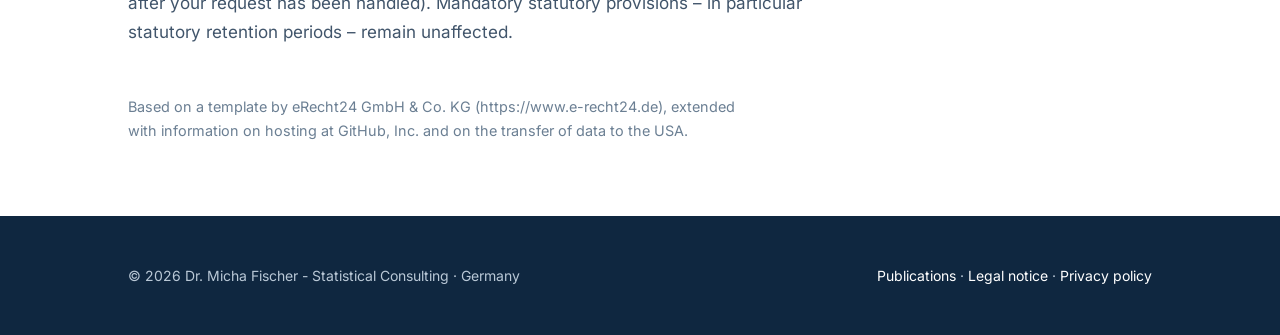
==== commit 68c0da1c: "Move publications to their own page and add work under review The publication list moves from a sect" ====
--- a/datenschutz.html
+++ b/datenschutz.html
@@ -336,6 +336,8 @@
                 <span lang="de">&copy; 2026 Dr. Micha Fischer - Statistical Consulting · Deutschland</span>
             </p>
             <p>
+                <a href="publications.html"><span lang="en">Publications</span><span lang="de">Publikationen</span></a>
+                ·
                 <a href="impressum.html"><span lang="en">Legal notice</span><span lang="de">Impressum</span></a>
                 ·
                 <a href="datenschutz.html"><span lang="en">Privacy policy</span><span lang="de">Datenschutz</span></a>
--- a/assets/css/site.css
+++ b/assets/css/site.css
@@ -331,7 +331,8 @@
    Citations flow as one paragraph; only the DOI sits on its own line, where a
    long URL can wrap without pushing the layout wider. */
 
-.pub-head {
+.pub-head,
+.prose .pub-head {
   margin: 2.75rem 0 0.9rem;
   font-size: 1.05rem;
   color: var(--ink-soft);
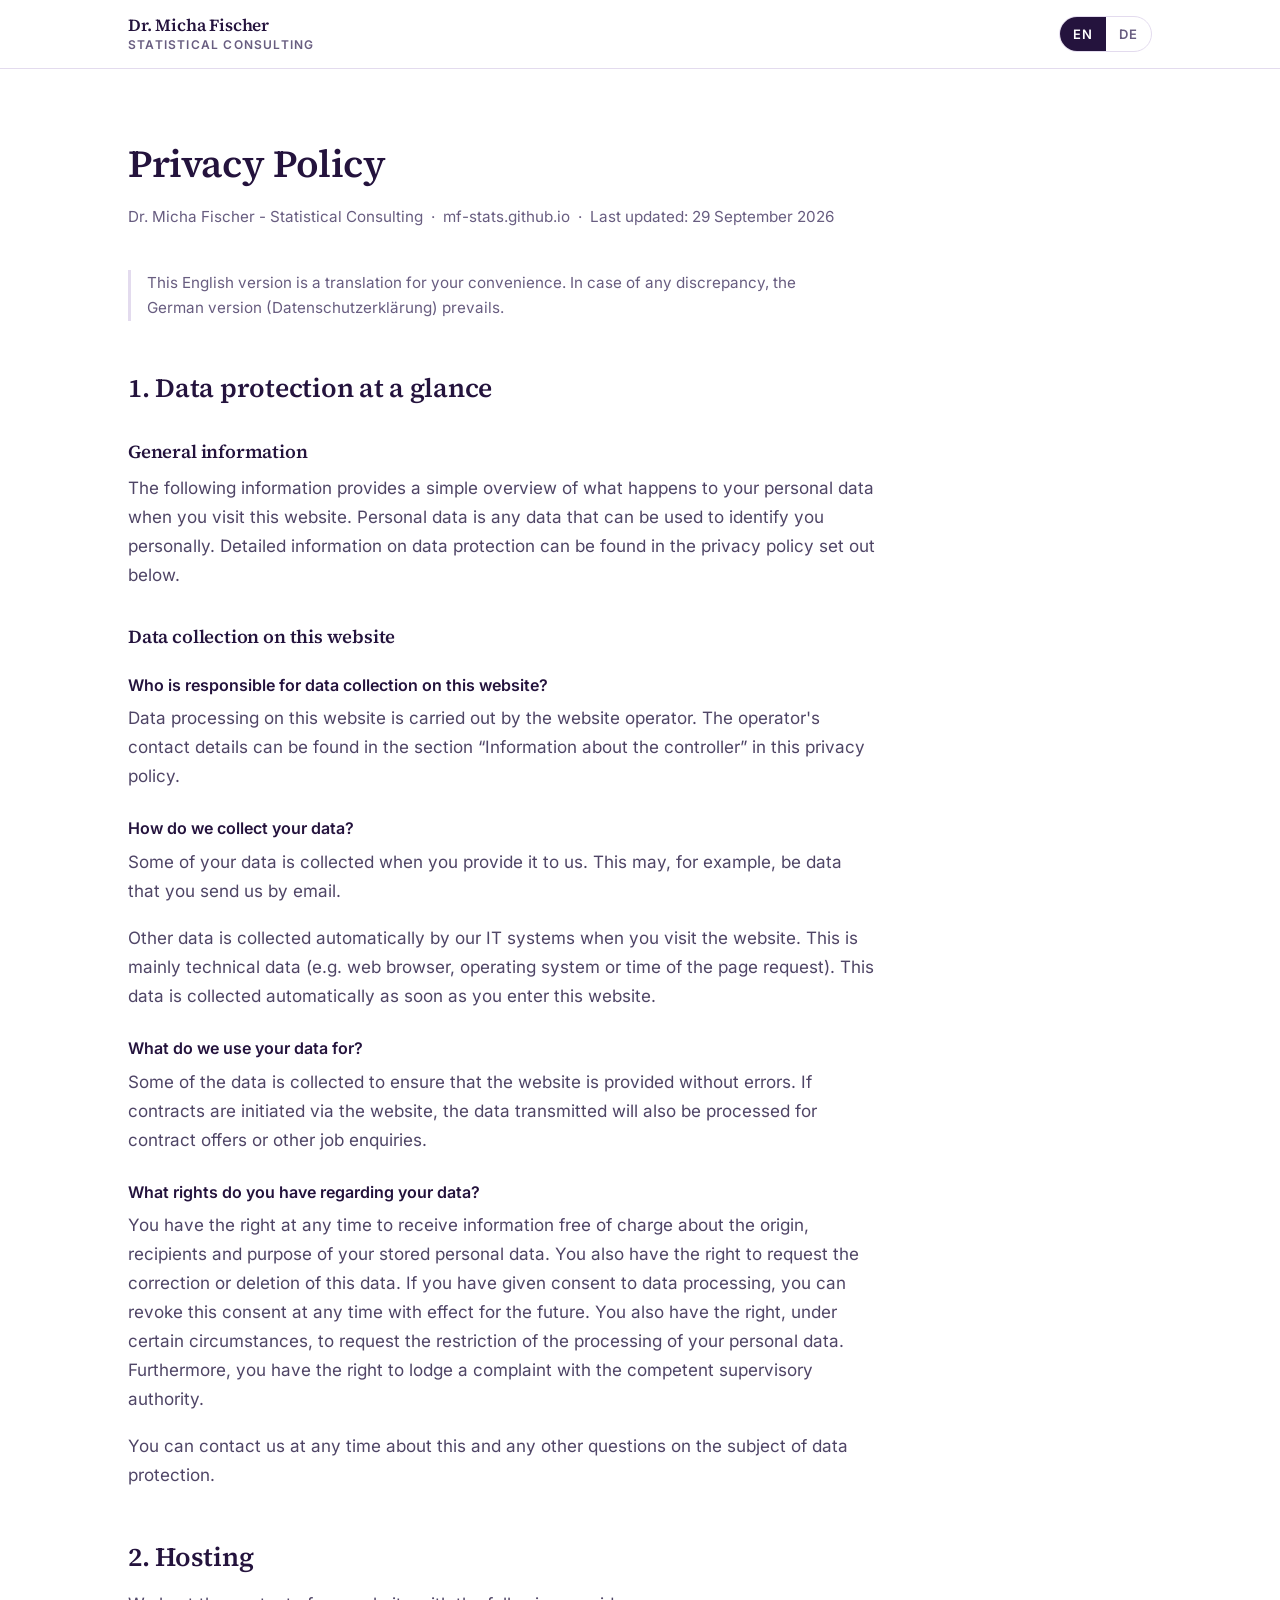
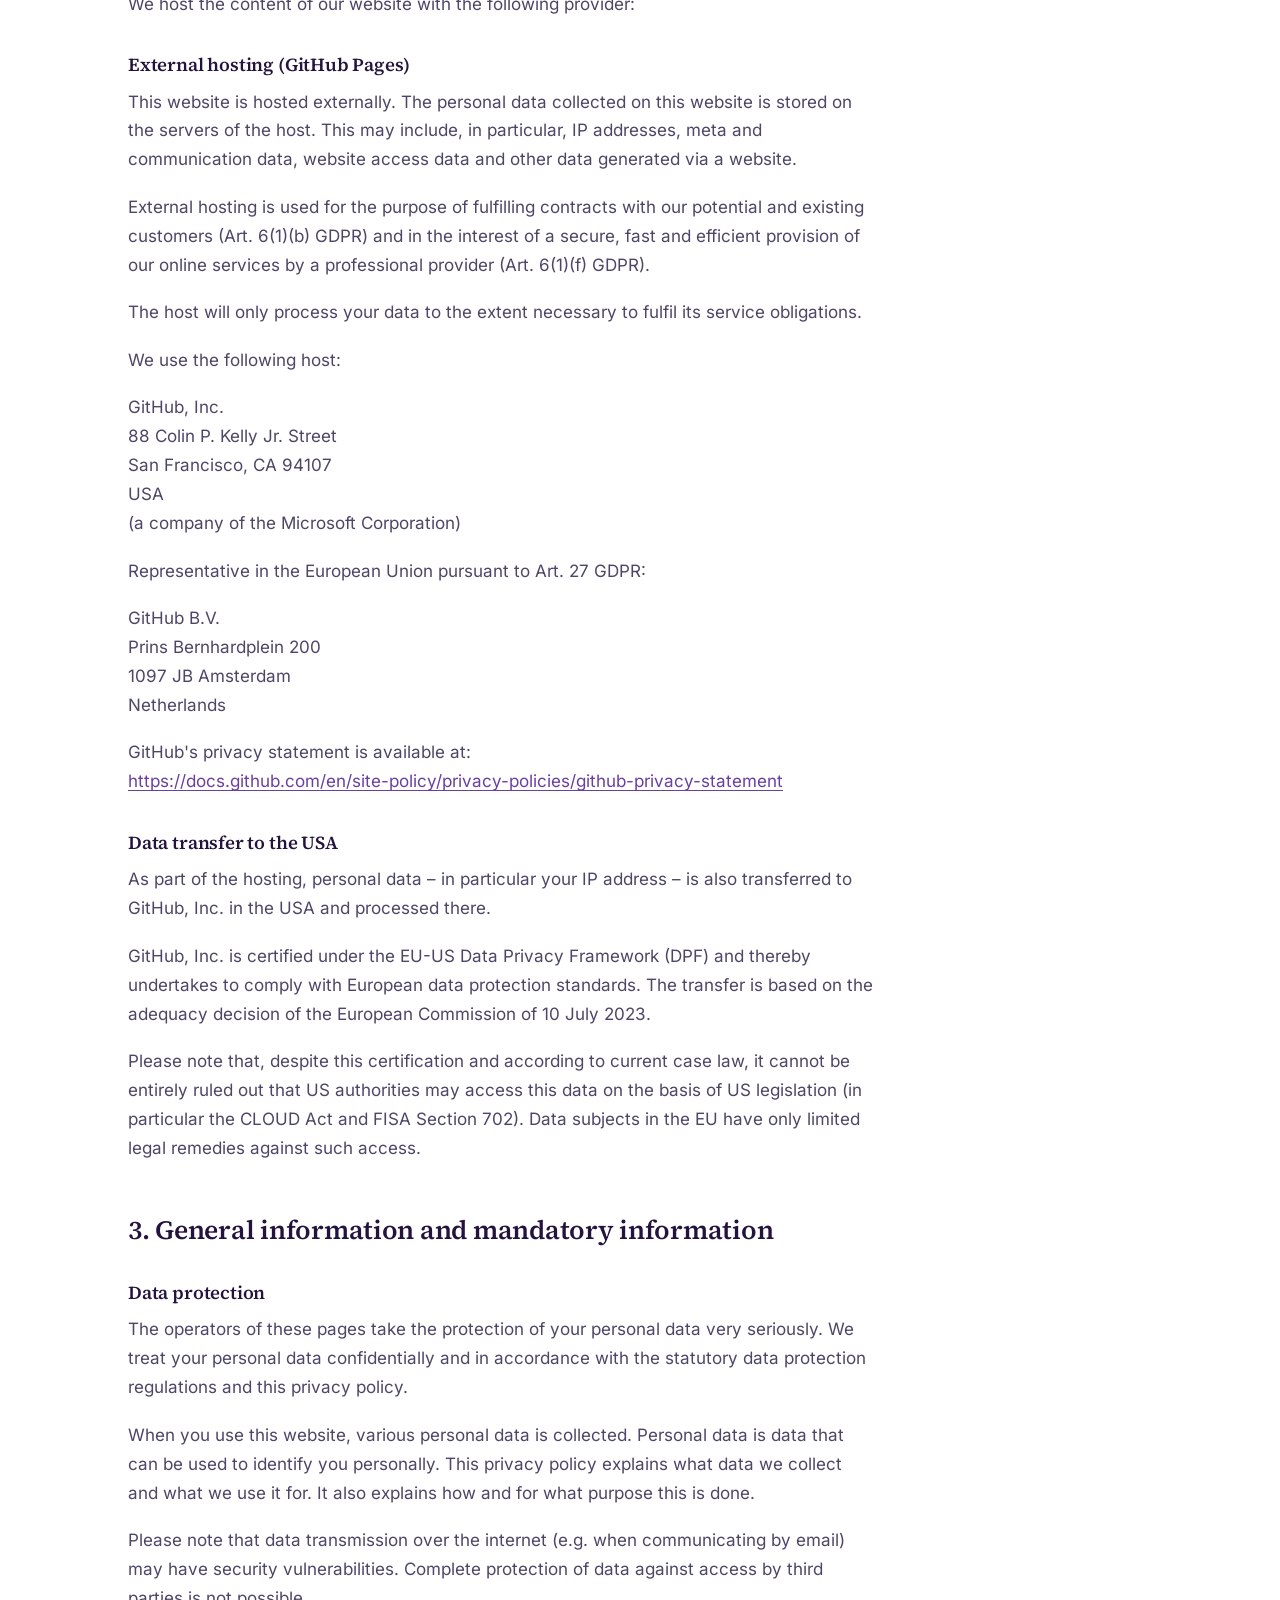
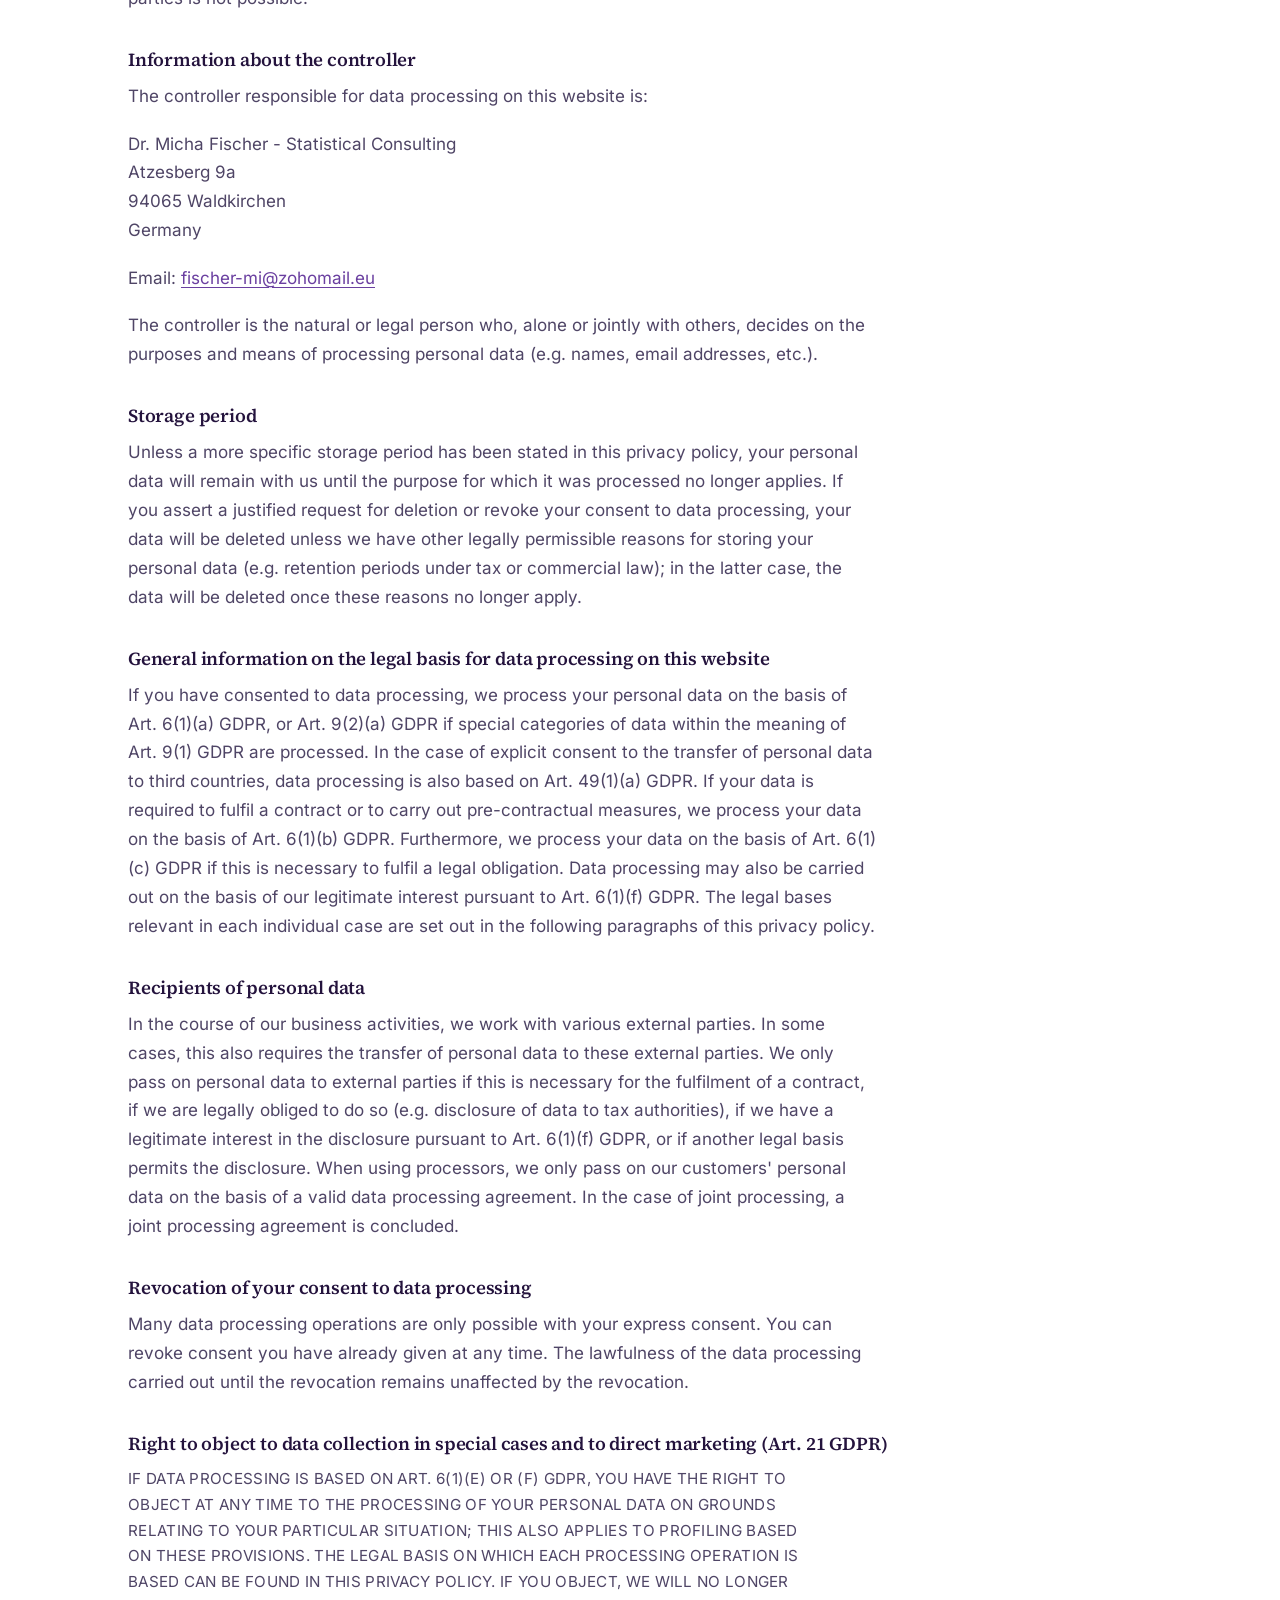
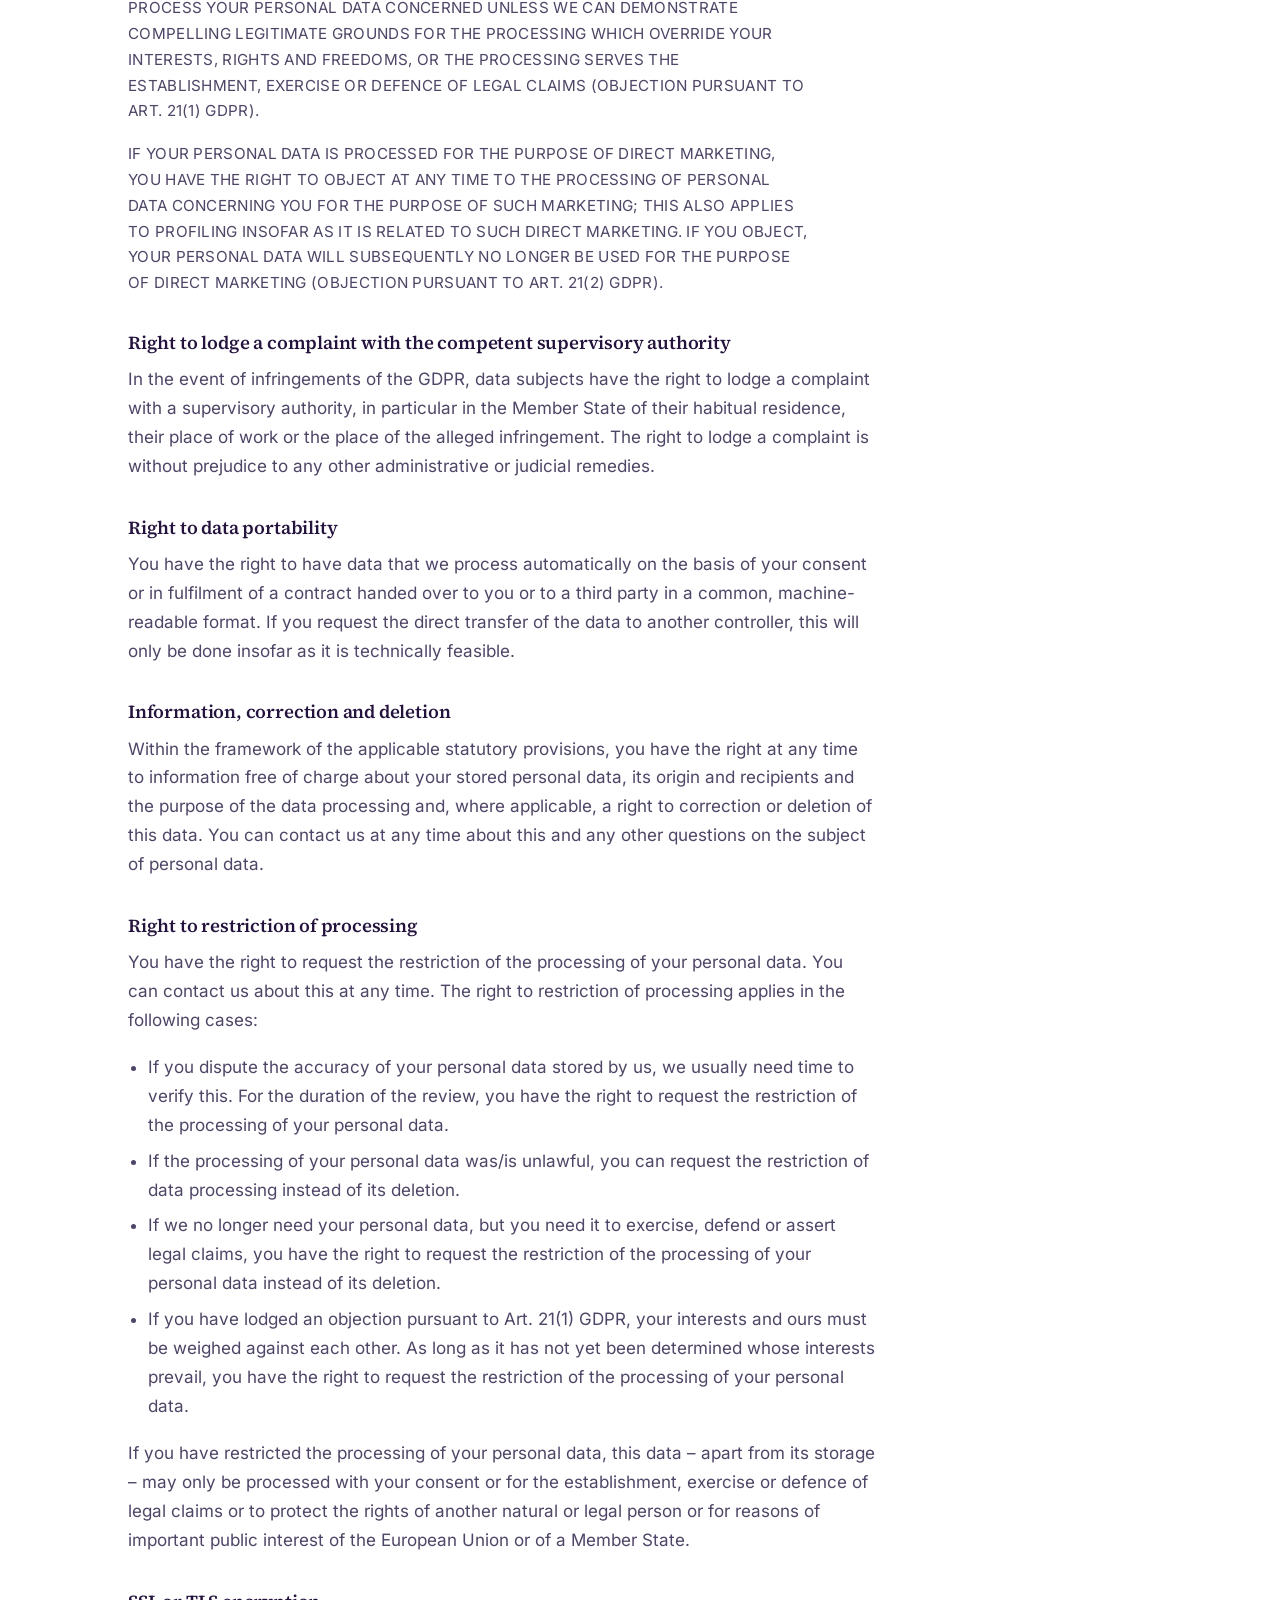
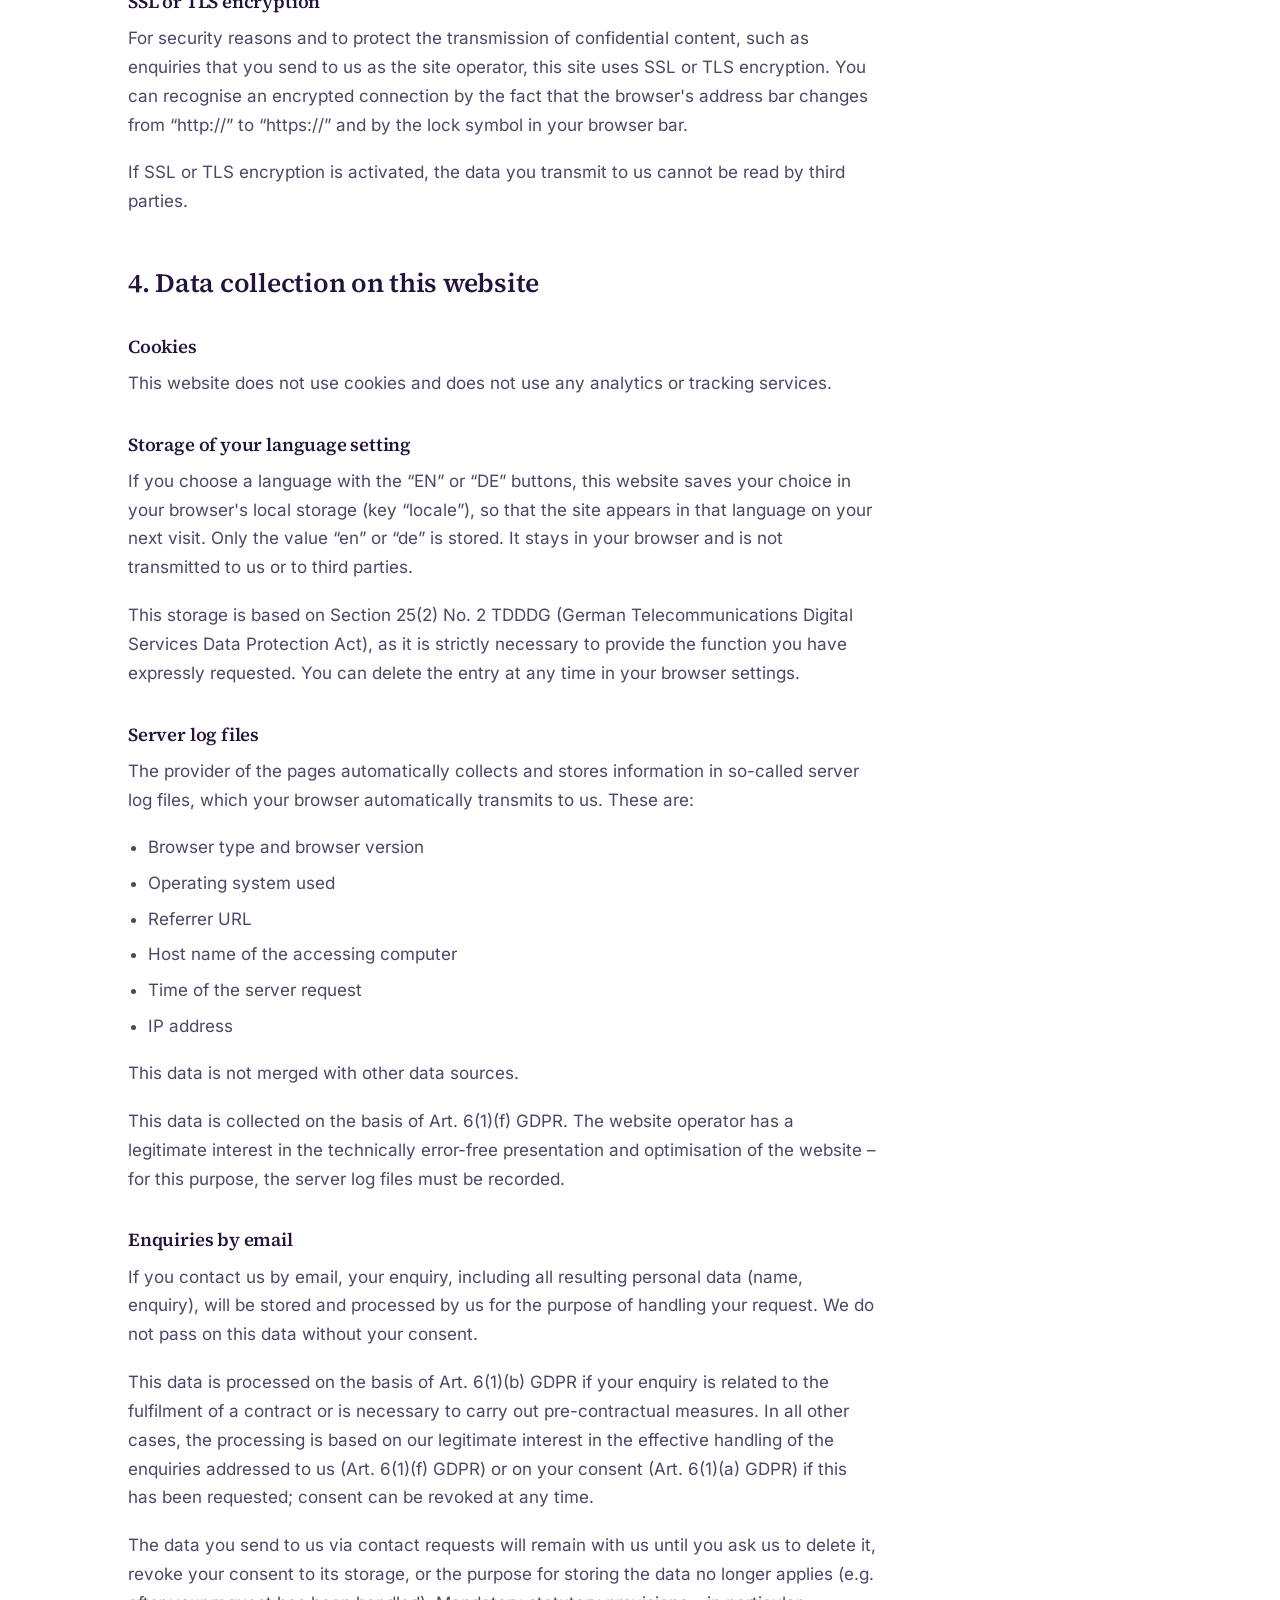
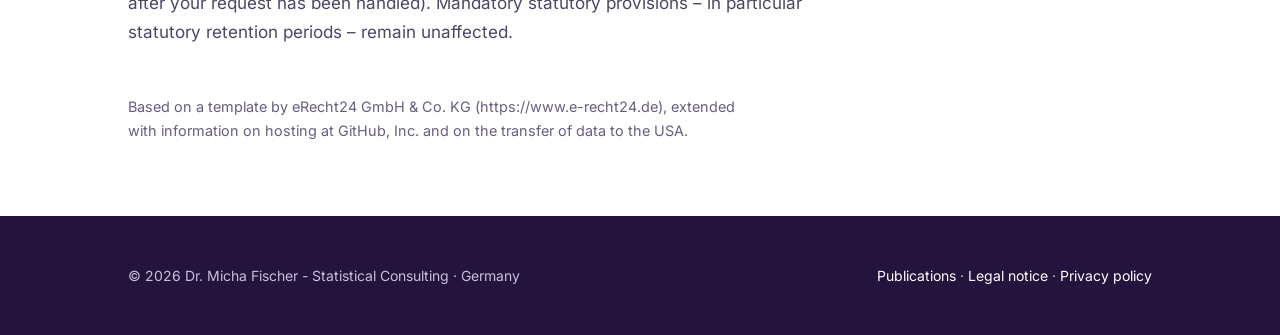
==== commit 4a2a89ce: "Improve header readability and mobile navigation - Enlarge the 'Statistical Consulting' wordmark lin" ====
--- a/datenschutz.html
+++ b/datenschutz.html
@@ -26,8 +26,8 @@
             </a>
 
             <div class="lang-switch" role="group" aria-label="Language / Sprache">
-                <button type="button" data-set-locale="en" aria-pressed="false" title="English">EN</button>
-                <button type="button" data-set-locale="de" aria-pressed="true" title="Deutsch">DE</button>
+                <button type="button" data-set-locale="en" aria-label="English" aria-pressed="false" title="English">EN</button>
+                <button type="button" data-set-locale="de" aria-label="Deutsch" aria-pressed="true" title="Deutsch">DE</button>
             </div>
         </div>
     </header>
--- a/assets/css/site.css
+++ b/assets/css/site.css
@@ -27,14 +27,14 @@
 /* --- Design tokens ------------------------------------------------------- */
 
 :root {
-  --ink: #0f2740;
-  --ink-soft: #41556b;
-  --ink-faint: #6b7f93;
-  --accent: #0b6a8f;
-  --accent-dark: #084f6c;
+  --ink: #24133d;
+  --ink-soft: #4f4566;
+  --ink-faint: #685d80;
+  --accent: #6a3fa0;
+  --accent-dark: #502c7d;
   --bg: #ffffff;
-  --surface: #f4f8fa;
-  --border: #dbe4ea;
+  --surface: #f7f4fb;
+  --border: #e3dbee;
 
   --font-sans: 'Inter', system-ui, -apple-system, 'Segoe UI', sans-serif;
   --font-serif: 'Source Serif 4', Georgia, 'Times New Roman', serif;
@@ -180,9 +180,9 @@
 }
 
 .wordmark .practice {
-  font-size: 0.625rem;
-  font-weight: 600;
-  letter-spacing: 0.14em;
+  font-size: 0.75rem;
+  font-weight: 600;
+  letter-spacing: 0.1em;
   text-transform: uppercase;
   color: var(--ink-faint);
 }
@@ -206,8 +206,38 @@
 
 .site-nav a:hover { color: var(--accent); }
 
+/* Below 720px the nav is hidden; a short row of the most important links
+   (Services, Contact and Publications/Home) takes its place on a second row
+   of the header, since a phone is too narrow to fit them beside the wordmark. */
+.mobile-nav { display: none; }
+
 @media (max-width: 720px) {
   .site-nav { display: none; }
+
+  .site-header .wrap {
+    flex-wrap: wrap;
+    row-gap: 0;
+    min-height: 0;
+    padding-top: 0.7rem;
+  }
+
+  .mobile-nav {
+    display: flex;
+    flex-wrap: wrap;
+    gap: 0 1.25rem;
+    order: 3;
+    flex-basis: 100%;
+    margin-top: 0.7rem;
+    padding: 0.55rem 0;
+    border-top: 1px solid var(--border);
+  }
+  .mobile-nav a {
+    color: var(--accent);
+    font-size: 0.875rem;
+    font-weight: 600;
+    text-decoration: none;
+  }
+  .mobile-nav a:hover { color: var(--accent-dark); }
 }
 
 /* --- Sections ------------------------------------------------------------ */
@@ -293,6 +323,41 @@
 
 .card p { font-size: 1rem; }
 
+/* --- Data types (under the service cards) -------------------------------- */
+
+.data-types { margin-top: 3.5rem; }
+
+.data-types h3 { font-size: 1.5rem; margin-bottom: 0.4rem; }
+
+.data-types .dt-intro { font-size: 0.95rem; color: var(--ink-faint); }
+
+.data-types ul {
+  list-style: none;
+  display: grid;
+  grid-template-columns: repeat(auto-fit, minmax(230px, 1fr));
+  gap: 1.75rem;
+  margin: 1.25rem 0 0;
+  padding: 0;
+}
+
+.data-types li {
+  padding-top: 0.9rem;
+  border-top: 1px solid var(--border);
+}
+
+.data-types .dt-head {
+  display: block;
+  font-weight: 600;
+  color: var(--ink);
+  margin-bottom: 0.35rem;
+}
+
+.data-types li p { font-size: 0.95rem; margin-bottom: 0.6rem; }
+
+.data-types .dt-examples { font-size: 0.875rem; color: var(--ink-faint); }
+
+.data-types .dt-examples > span { margin-right: 0.25rem; }
+
 /* --- About / credentials ------------------------------------------------- */
 
 .split {
@@ -306,6 +371,16 @@
   .split { grid-template-columns: 1fr; }
 }
 
+.portrait {
+  display: block;
+  width: 100%;
+  max-width: 360px;
+  height: auto;
+  margin-bottom: 1.75rem;
+  border-radius: var(--radius);
+  border: 1px solid var(--border);
+}
+
 .cv {
   list-style: none;
   margin: 0;
@@ -327,6 +402,37 @@
 
 .cv .place { color: var(--ink-faint); font-size: 0.9rem; }
 
+.tools { margin-top: 2.25rem; }
+
+.tools h3 { font-size: 1.05rem; color: var(--ink-soft); margin-bottom: 0.9rem; }
+
+.tools-label {
+  margin: 1rem 0 0.5rem;
+  font-size: 0.8rem;
+  font-weight: 600;
+  letter-spacing: 0.06em;
+  text-transform: uppercase;
+  color: var(--ink-faint);
+}
+
+.chips {
+  list-style: none;
+  margin: 0;
+  padding: 0;
+  display: flex;
+  flex-wrap: wrap;
+  gap: 0.5rem;
+}
+
+.chips li {
+  padding: 0.3rem 0.75rem;
+  border: 1px solid var(--border);
+  border-radius: 999px;
+  background: var(--surface);
+  font-size: 0.875rem;
+  color: var(--ink);
+}
+
 /* --- Publications ---------------------------------------------------------
    Citations flow as one paragraph; only the DOI sits on its own line, where a
    long URL can wrap without pushing the layout wider. */
@@ -361,10 +467,126 @@
   overflow-wrap: anywhere;
 }
 
+/* --- Testimonials ---------------------------------------------------------
+   A stack of figures, one per reference. The first quote is the pull quote;
+   further quotes sit below it, then the context line and the people. */
+
+.quote-note { font-size: 0.9rem; color: var(--ink-faint); }
+
+.testimonials {
+  display: grid;
+  gap: 1.75rem;
+  margin-top: 2.5rem;
+}
+
+.testimonial {
+  margin: 0;
+  background: var(--bg);
+  border: 1px solid var(--border);
+  border-left: 3px solid var(--accent);
+  border-radius: var(--radius);
+  padding: clamp(1.75rem, 4vw, 2.75rem);
+}
+
+.testimonial blockquote { margin: 0; }
+
+.testimonial .pull {
+  font-family: var(--font-serif);
+  font-size: clamp(1.25rem, 1.05rem + 0.9vw, 1.65rem);
+  line-height: 1.4;
+  color: var(--ink);
+  max-width: 40ch;
+  margin-bottom: 1.5rem;
+}
+
+.testimonial .quotes {
+  list-style: none;
+  margin: 0;
+  padding: 0;
+  display: grid;
+  grid-template-columns: repeat(auto-fit, minmax(240px, 1fr));
+  gap: 1.25rem 2rem;
+}
+
+.testimonial .quotes li {
+  font-family: var(--font-serif);
+  font-size: 1.02rem;
+  line-height: 1.55;
+  color: var(--ink);
+}
+
+.testimonial .quote-note { margin-top: 1.5rem; margin-bottom: 0; }
+
+.testimonial .context {
+  margin-top: 1.75rem;
+  font-size: 0.95rem;
+}
+
+.testimonial figcaption {
+  display: flex;
+  flex-wrap: wrap;
+  gap: 1rem 2.5rem;
+  margin-top: 1.75rem;
+  padding-top: 1.25rem;
+  border-top: 1px solid var(--border);
+}
+
+.testimonial .person { flex: 1 1 220px; }
+
+.testimonial .who {
+  display: block;
+  font-weight: 600;
+  color: var(--ink);
+}
+
+.testimonial .role { display: block; color: var(--ink-faint); font-size: 0.9rem; }
+
 /* --- Contact ------------------------------------------------------------- */
 
 .contact { text-align: center; }
 .contact p { margin-inline: auto; }
+
+/* What happens after the first email: three numbered steps in a row,
+   stacked on narrow screens. */
+.steps {
+  list-style: none;
+  counter-reset: step;
+  display: grid;
+  grid-template-columns: repeat(3, minmax(0, 1fr));
+  gap: 1.5rem;
+  max-width: 880px;
+  margin: 2.5rem auto 0;
+  padding: 0;
+  text-align: left;
+}
+
+@media (max-width: 720px) {
+  .steps { grid-template-columns: 1fr; max-width: 30rem; }
+}
+
+.steps li {
+  counter-increment: step;
+  padding-top: 1rem;
+  border-top: 2px solid var(--accent);
+  font-size: 0.95rem;
+}
+
+.steps li::before {
+  content: counter(step);
+  display: block;
+  font-family: var(--font-serif);
+  font-size: 0.9rem;
+  font-weight: 600;
+  color: var(--accent);
+}
+
+.steps .step-head {
+  display: block;
+  font-size: 1.2rem;
+  font-weight: 600;
+  color: var(--ink);
+  margin-bottom: 0.35rem;
+}
 
 .contact-mail {
   display: inline-block;
@@ -384,7 +606,7 @@
 
 .site-footer {
   background: var(--ink);
-  color: #b9c8d6;
+  color: #c9bedb;
   padding-block: 3rem;
   font-size: 0.875rem;
 }
